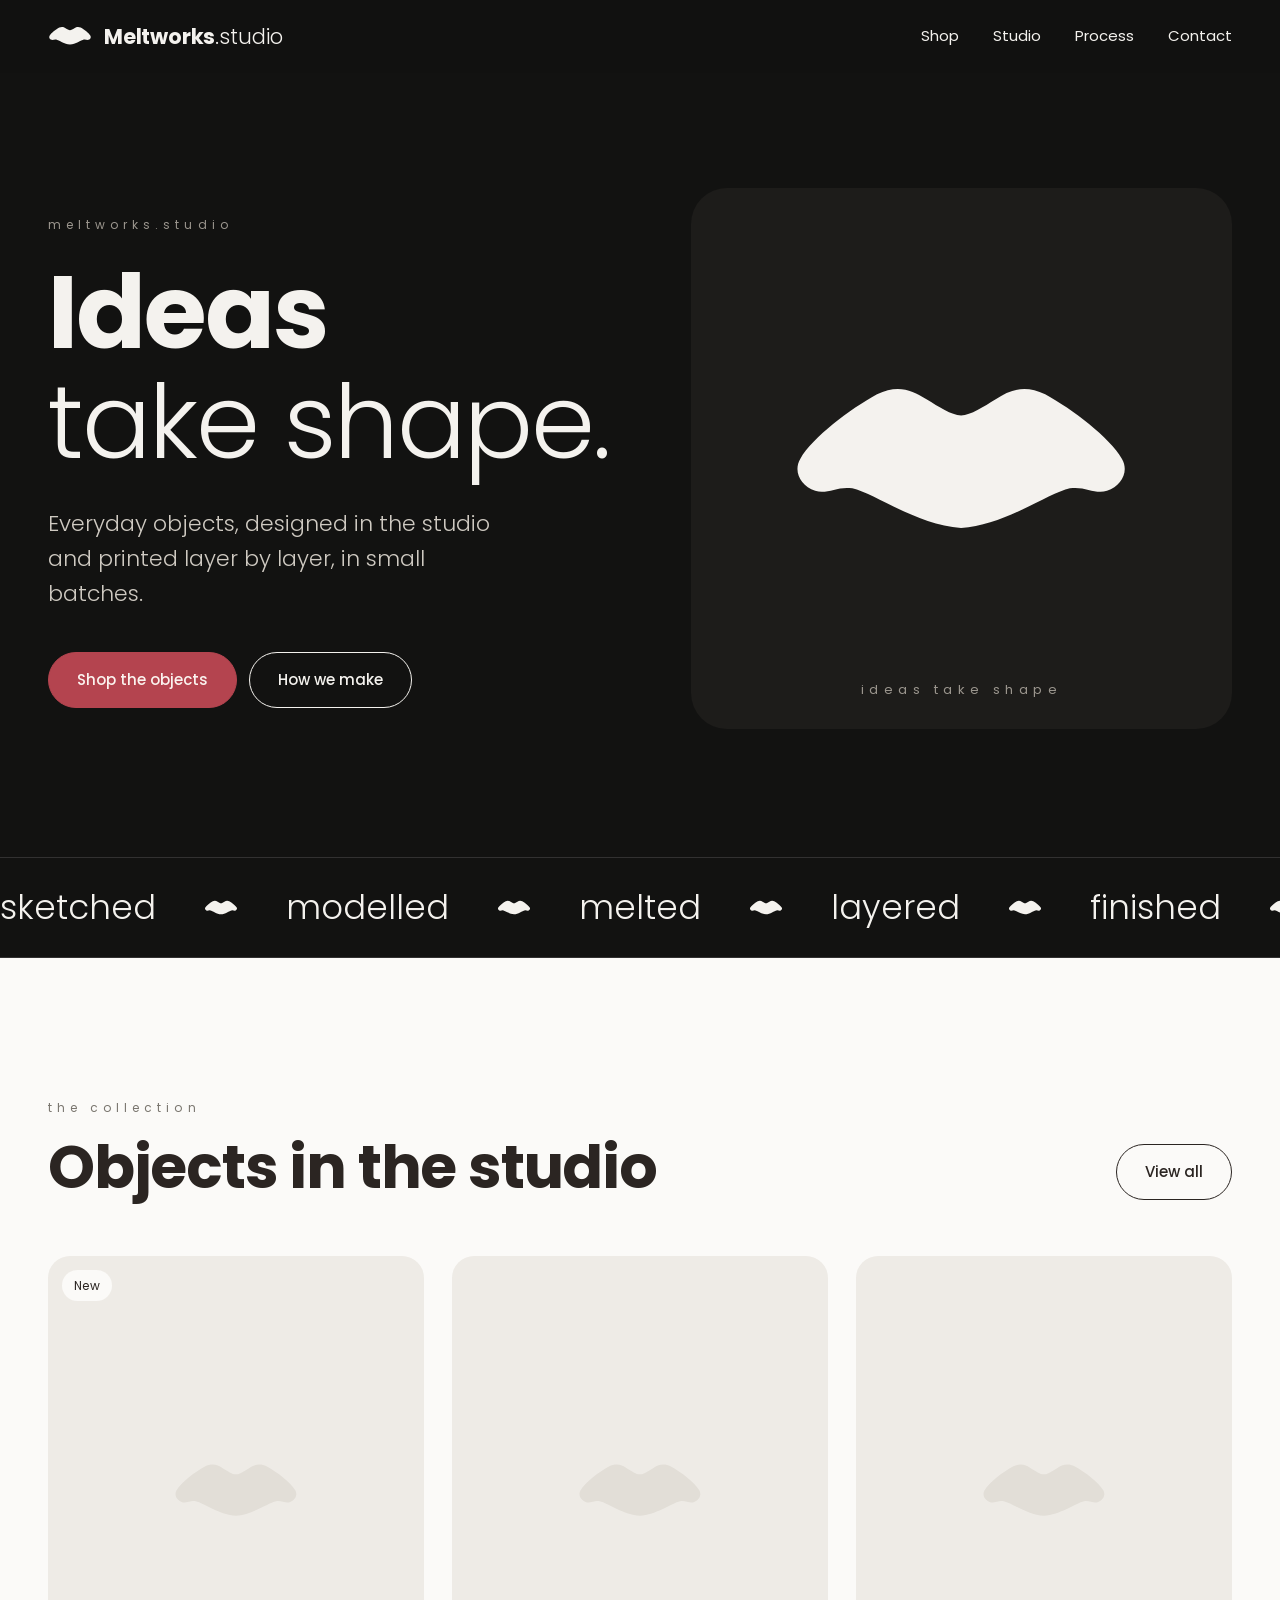
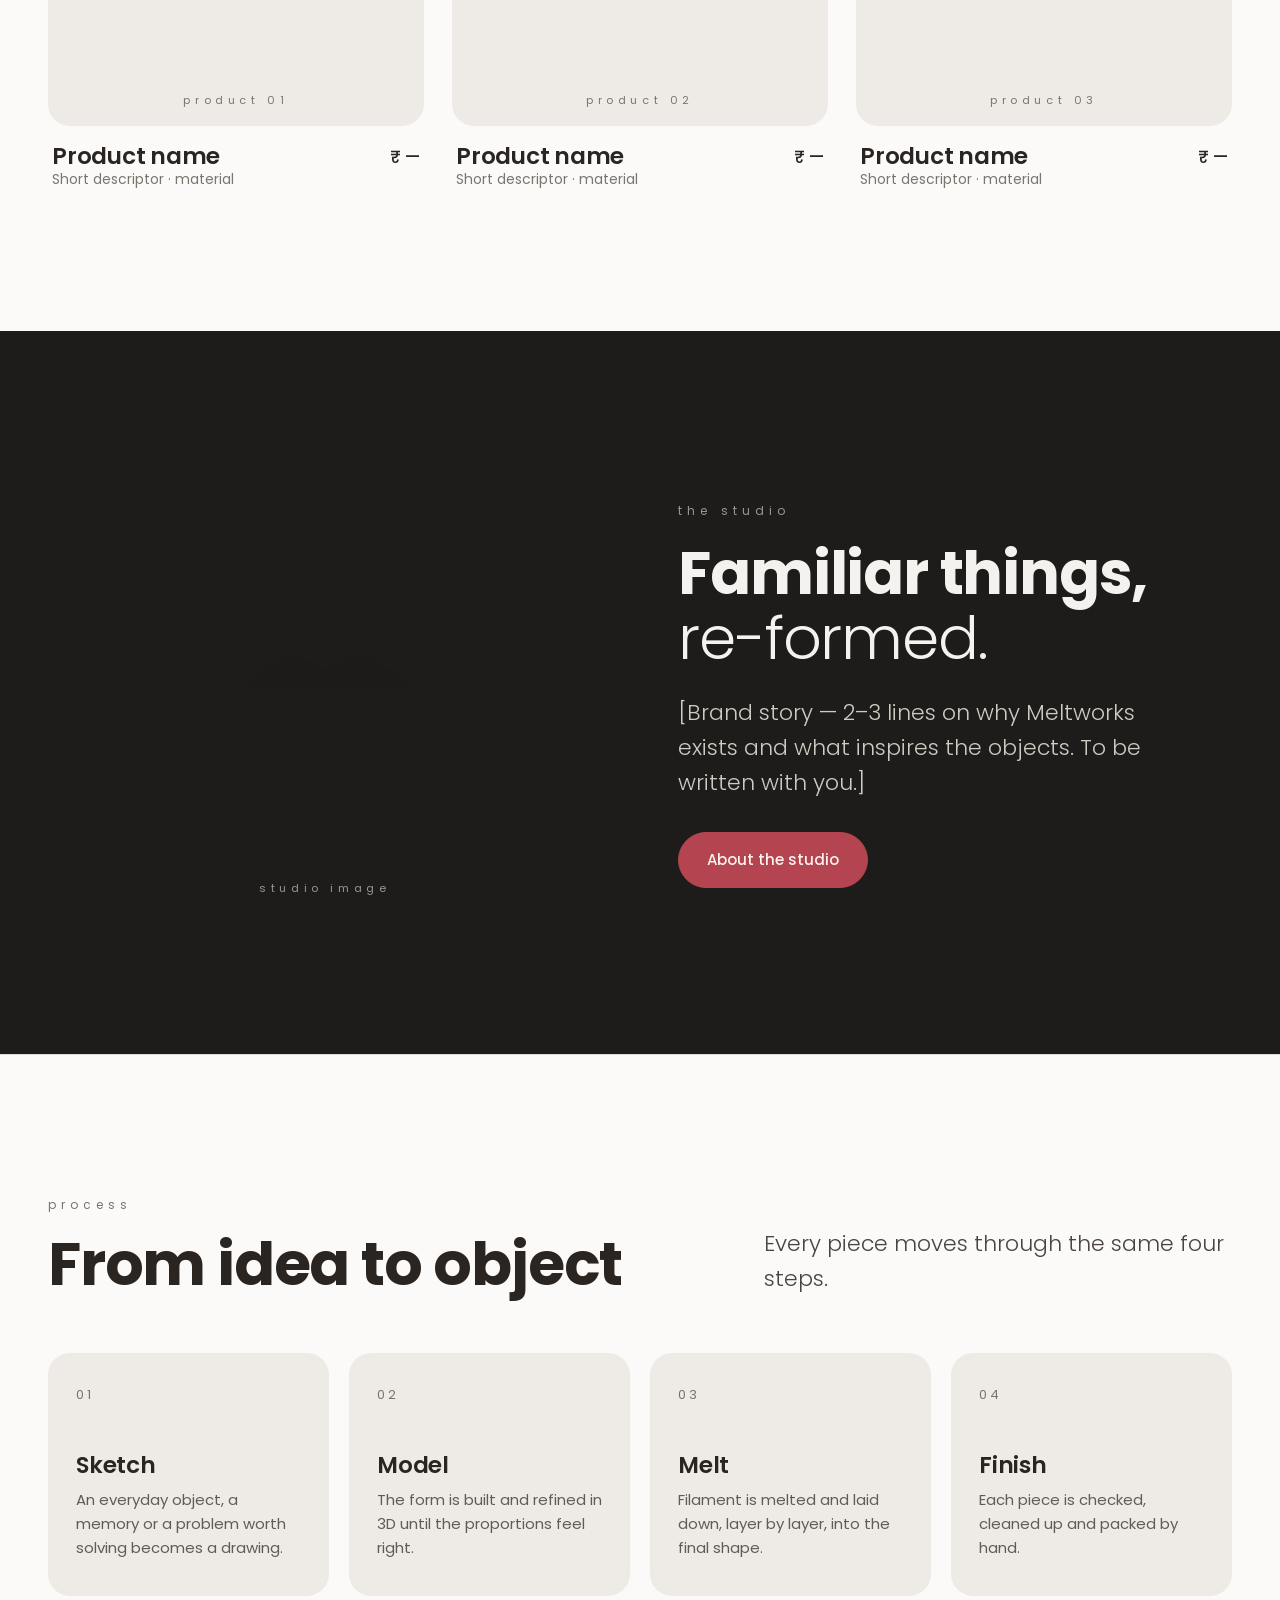
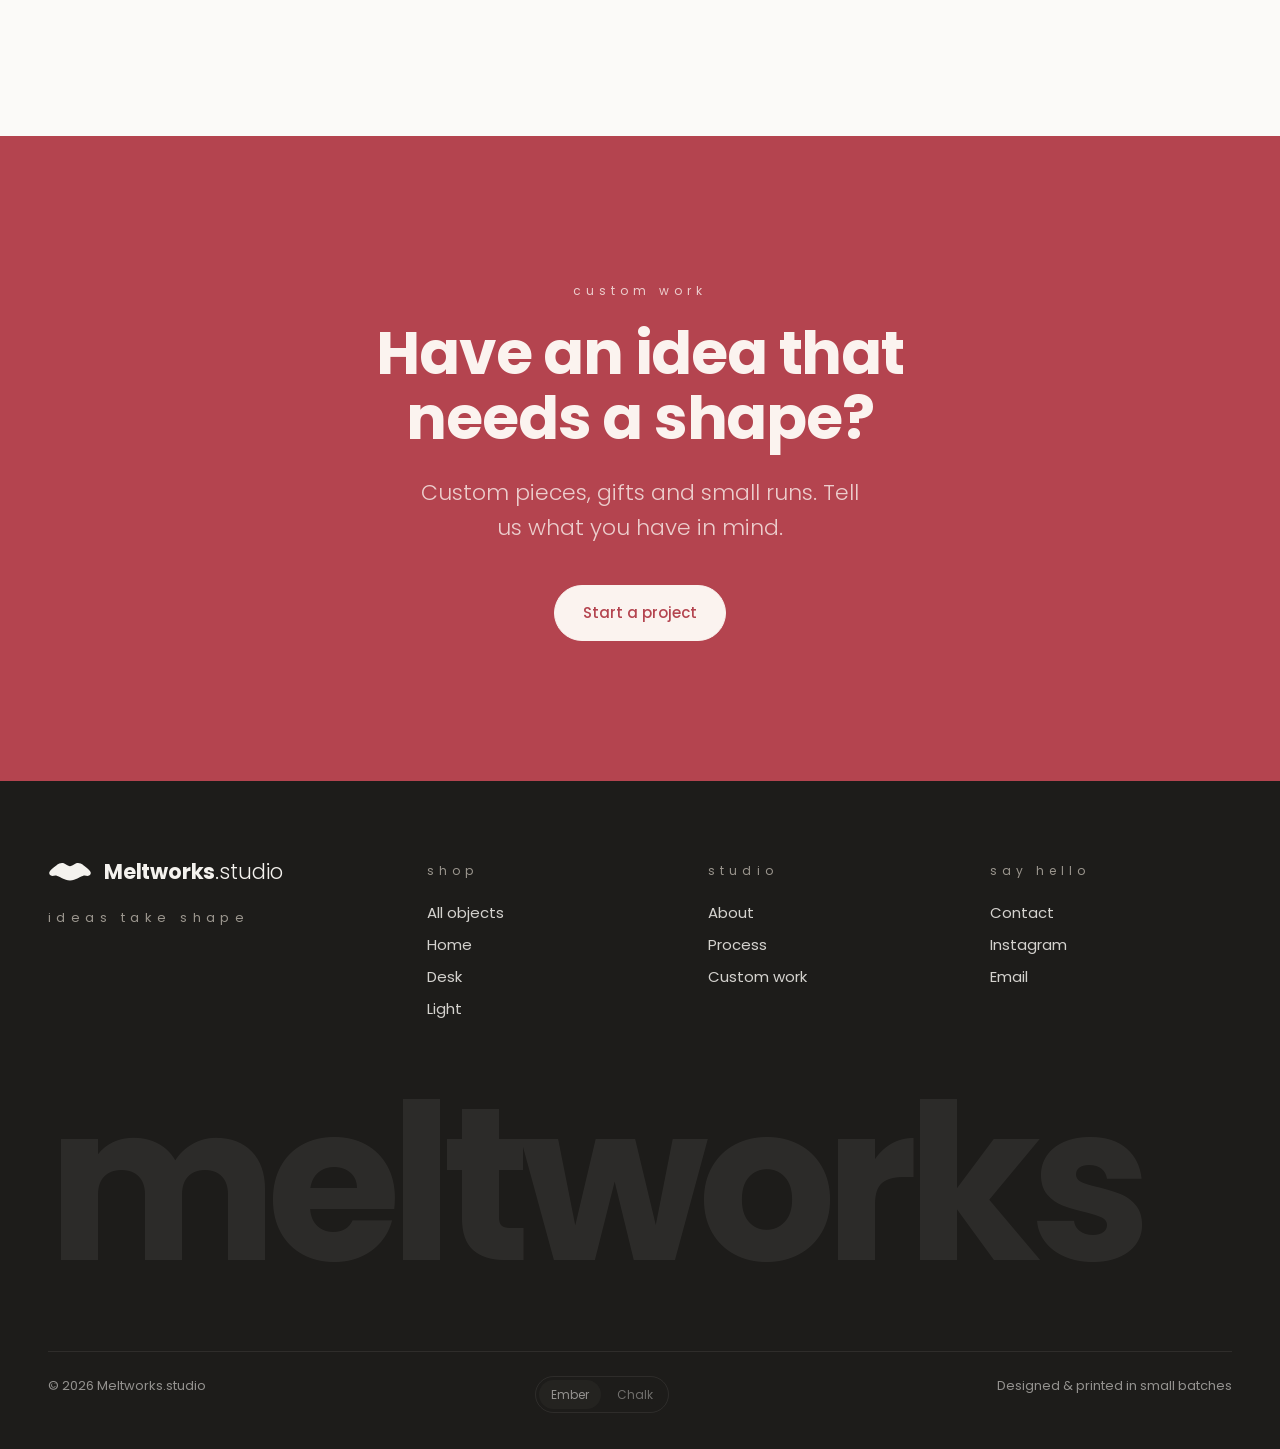
==== index.html @ 754dfe48 "Meltworks.studio site: design system v1 (locked) Static five-page site (home, shop, product, about, " ====
<!doctype html>
<html lang="en">
<head>
<meta charset="utf-8">
<meta name="viewport" content="width=device-width, initial-scale=1">
<script>try{if(localStorage.getItem("mw-theme")==="light")document.documentElement.dataset.theme="light"}catch(e){}</script>
<title>Meltworks.studio</title>
<meta name="description" content="Meltworks.studio — ideas take shape. Small-batch 3D-printed objects for everyday life.">
<link rel="icon" href="assets/favicon.svg" type="image/svg+xml">
<link rel="preconnect" href="https://fonts.googleapis.com">
<link rel="preconnect" href="https://fonts.gstatic.com" crossorigin>
<link href="https://fonts.googleapis.com/css2?family=Poppins:wght@300;400;500;600;700&display=swap" rel="stylesheet">
<link rel="stylesheet" href="css/style.css?v=6">
</head>
<body>
<header class="site-header">
  <div class="container">
    <a class="wordmark" href="index.html" aria-label="Meltworks.studio home"><svg viewBox="0 0 280 124" fill="currentColor" aria-hidden="true"><path d="M10 62 C20 45 50 22 72 10 C88 2 100 6 112 14 C122 20 132 27 140 27 C148 27 158 20 168 14 C180 6 192 2 208 10 C230 22 260 45 270 62 C276 72 270 84 258 88 C248 91 240 84 228 86 C210 90 175 116 140 118 C105 116 70 90 52 86 C40 84 32 91 22 88 C10 84 4 72 10 62 Z"/></svg><span><b>Meltworks</b><span>.studio</span></span></a>
    <button class="nav-toggle" aria-label="Menu" aria-expanded="false"><span></span><span></span></button>
    <nav class="nav"><a href="shop.html">Shop</a><a href="about.html">Studio</a><a href="index.html#process">Process</a><a href="contact.html">Contact</a></nav>
  </div>
</header>
<main>

<section class="hero">
  <div class="container">
    <div class="reveal">
      <span class="eyebrow">meltworks.studio</span>
      <h1 style="margin-top:20px">Ideas<span class="light">take shape.</span></h1>
      <p class="lede">Everyday objects, designed in the studio and printed layer by layer, in small batches.</p>
      <div class="btn-row"><a class="btn" href="shop.html">Shop the objects</a><a class="btn btn--ghost" href="#process">How we make</a></div>
    </div>
    <div class="hero-visual reveal"><div class="blob"><svg viewBox="0 0 280 124" fill="currentColor" aria-hidden="true"><path d="M10 62 C20 45 50 22 72 10 C88 2 100 6 112 14 C122 20 132 27 140 27 C148 27 158 20 168 14 C180 6 192 2 208 10 C230 22 260 45 270 62 C276 72 270 84 258 88 C248 91 240 84 228 86 C210 90 175 116 140 118 C105 116 70 90 52 86 C40 84 32 91 22 88 C10 84 4 72 10 62 Z"/></svg></div><span class="tagline">ideas take shape</span></div>
  </div>
</section>

<div class="marquee" aria-hidden="true"><div class="marquee-track">
  <span>sketched</span><span>modelled</span><span>melted</span><span>layered</span><span>finished</span><span>lived with</span><span>sketched</span><span>modelled</span><span>melted</span><span>layered</span><span>finished</span><span>lived with</span>
</div></div>

<section class="section section--light">
  <div class="container">
    <div class="section-head">
      <div><span class="eyebrow">the collection</span><h2>Objects in the studio</h2></div>
      <a class="btn btn--ghost" href="shop.html">View all</a>
    </div>
    <div class="grid">
      <a class="card reveal" href="product.html" data-cat="">
        <div class="card-media"><span class="tag">New</span><div class="ph"><svg viewBox="0 0 280 124" fill="currentColor" aria-hidden="true"><path d="M10 62 C20 45 50 22 72 10 C88 2 100 6 112 14 C122 20 132 27 140 27 C148 27 158 20 168 14 C180 6 192 2 208 10 C230 22 260 45 270 62 C276 72 270 84 258 88 C248 91 240 84 228 86 C210 90 175 116 140 118 C105 116 70 90 52 86 C40 84 32 91 22 88 C10 84 4 72 10 62 Z"/></svg></div><span class="ph-label">product 01</span></div>
        <div class="card-body"><div><h3>Product name</h3><p>Short descriptor · material</p></div><span class="card-price">₹ —</span></div>
      </a>
      <a class="card reveal" href="product.html" data-cat="">
        <div class="card-media"><div class="ph"><svg viewBox="0 0 280 124" fill="currentColor" aria-hidden="true"><path d="M10 62 C20 45 50 22 72 10 C88 2 100 6 112 14 C122 20 132 27 140 27 C148 27 158 20 168 14 C180 6 192 2 208 10 C230 22 260 45 270 62 C276 72 270 84 258 88 C248 91 240 84 228 86 C210 90 175 116 140 118 C105 116 70 90 52 86 C40 84 32 91 22 88 C10 84 4 72 10 62 Z"/></svg></div><span class="ph-label">product 02</span></div>
        <div class="card-body"><div><h3>Product name</h3><p>Short descriptor · material</p></div><span class="card-price">₹ —</span></div>
      </a>
      <a class="card reveal" href="product.html" data-cat="">
        <div class="card-media"><div class="ph"><svg viewBox="0 0 280 124" fill="currentColor" aria-hidden="true"><path d="M10 62 C20 45 50 22 72 10 C88 2 100 6 112 14 C122 20 132 27 140 27 C148 27 158 20 168 14 C180 6 192 2 208 10 C230 22 260 45 270 62 C276 72 270 84 258 88 C248 91 240 84 228 86 C210 90 175 116 140 118 C105 116 70 90 52 86 C40 84 32 91 22 88 C10 84 4 72 10 62 Z"/></svg></div><span class="ph-label">product 03</span></div>
        <div class="card-body"><div><h3>Product name</h3><p>Short descriptor · material</p></div><span class="card-price">₹ —</span></div>
      </a>
    </div>
  </div>
</section>

<section class="section section--studio">
  <div class="container split">
    <div class="media-box reveal"><div class="ph"><svg viewBox="0 0 280 124" fill="currentColor" aria-hidden="true"><path d="M10 62 C20 45 50 22 72 10 C88 2 100 6 112 14 C122 20 132 27 140 27 C148 27 158 20 168 14 C180 6 192 2 208 10 C230 22 260 45 270 62 C276 72 270 84 258 88 C248 91 240 84 228 86 C210 90 175 116 140 118 C105 116 70 90 52 86 C40 84 32 91 22 88 C10 84 4 72 10 62 Z"/></svg></div><span class="ph-label">studio image</span></div>
    <div class="reveal">
      <span class="eyebrow">the studio</span>
      <h2 style="margin-top:18px">Familiar things, <span class="light">re-formed.</span></h2>
      <p class="lede">[Brand story — 2–3 lines on why Meltworks exists and what inspires the objects. To be written with you.]</p>
      <div class="btn-row" style="margin-top:32px"><a class="btn" href="about.html">About the studio</a></div>
    </div>
  </div>
</section>

<section class="section section--ink section--light" id="process">
  <div class="container">
    <div class="section-head">
      <div><span class="eyebrow">process</span><h2>From idea to object</h2></div>
      <p class="lede">Every piece moves through the same four steps.</p>
    </div>
    <div class="steps">
      <div class="step reveal"><h3>Sketch</h3><p>An everyday object, a memory or a problem worth solving becomes a drawing.</p></div>
      <div class="step reveal"><h3>Model</h3><p>The form is built and refined in 3D until the proportions feel right.</p></div>
      <div class="step reveal"><h3>Melt</h3><p>Filament is melted and laid down, layer by layer, into the final shape.</p></div>
      <div class="step reveal"><h3>Finish</h3><p>Each piece is checked, cleaned up and packed by hand.</p></div>
    </div>
  </div>
</section>

<section class="section cta">
  <div class="container reveal">
    <span class="eyebrow">custom work</span>
    <h2 style="margin-top:18px">Have an idea that needs a shape?</h2>
    <p class="lede">Custom pieces, gifts and small runs. Tell us what you have in mind.</p>
    <div class="btn-row"><a class="btn" href="contact.html">Start a project</a></div>
  </div>
</section>
</main>
<footer class="site-footer">
  <div class="container">
    <div class="footer-top">
      <div>
        <a class="wordmark" href="index.html"><svg viewBox="0 0 280 124" fill="currentColor" aria-hidden="true"><path d="M10 62 C20 45 50 22 72 10 C88 2 100 6 112 14 C122 20 132 27 140 27 C148 27 158 20 168 14 C180 6 192 2 208 10 C230 22 260 45 270 62 C276 72 270 84 258 88 C248 91 240 84 228 86 C210 90 175 116 140 118 C105 116 70 90 52 86 C40 84 32 91 22 88 C10 84 4 72 10 62 Z"/></svg><span><b>Meltworks</b><span>.studio</span></span></a>
        <p class="tagline">ideas take shape</p>
      </div>
      <div class="footer-col"><h4>shop</h4><a href="shop.html">All objects</a><a href="shop.html">Home</a><a href="shop.html">Desk</a><a href="shop.html">Light</a></div>
      <div class="footer-col"><h4>studio</h4><a href="about.html">About</a><a href="index.html#process">Process</a><a href="contact.html">Custom work</a></div>
      <div class="footer-col"><h4>say hello</h4><a href="contact.html">Contact</a><a href="#" aria-label="Instagram (link to add)">Instagram</a><a href="#">Email</a></div>
    </div>
    <div class="footer-word" aria-hidden="true">meltworks</div>
    <div class="footer-bottom"><span>© <span data-year>2026</span> Meltworks.studio</span><span class="theme-switch" role="group" aria-label="Colour theme"><button type="button" data-theme-set="dark">Ember</button><button type="button" data-theme-set="light">Chalk</button></span><span>Designed &amp; printed in small batches</span></div>
  </div>
</footer>
<script src="js/main.js?v=4"></script>
</body>
</html>
---- css/style.css ----
/* ==========================================================
   Meltworks.studio — "ideas take shape"
   Brand tokens derived from the logo lockup + product renders.
   Default theme "Ember": near-black + charcoal, cream type,
   cherry reserved for CTAs. Locked ratio (home page, by area):
   ~80% dark grounds · ~15% cherry · ~5% cream type/marks.
   Optional "Chalk" light theme: <html data-theme="light">.
   ========================================================== */

:root {
  color-scheme: dark;
  /* Colour — Ember (default) */
  --logo: #f4f2ee;           /* mark + wordmark in cream */
  --ink: #f4f2ee;            /* cream type */
  --ink-soft: #cfcac2;
  --accent: #b4444f;         /* cherry — CTAs only */
  --accent-deep: #8f3440;
  --accent-soft: #2a1a1c;
  --on-accent: #fbf3ef;
  --muted: #9a958d;
  --paper: #121211;          /* near-black page */
  --studio: #1d1c1a;         /* charcoal panels, cards, footer */
  --studio-deep: #2a2926;
  --line: rgba(244, 242, 238, 0.14);
  --on-ink: #111111;

  /* Type */
  --font: "Poppins", system-ui, -apple-system, "Segoe UI", sans-serif;
  --track-wide: 0.42em;      /* tagline tracking, as on the lockup */

  /* Shape — everything is a little "melted" */
  --r-sm: 12px;
  --r-md: 22px;
  --r-lg: 36px;
  --r-pill: 999px;

  /* Layout */
  --max: 1240px;
  --gutter: clamp(16px, 4vw, 48px);
  --section: clamp(72px, 11vw, 140px);

  --ease: cubic-bezier(.22, .8, .24, 1);
}

/* Optional light theme — "Chalk" */
:root[data-theme="light"] {
  color-scheme: light;
  --logo: #111111;
  --ink: #2b2522;
  --ink-soft: #4a433f;
  --accent: #7b1e2b;
  --accent-deep: #5c1620;
  --accent-soft: #efe2df;
  --on-accent: #f8efea;
  --muted: #7a766f;
  --paper: #f4f2ee;
  --studio: #e4e1dc;
  --studio-deep: #d6d2cb;
  --line: rgba(17, 17, 17, 0.12);
  --on-ink: #f4f2ee;
}

/* Light sections inside Ember — warm white grounds for products & reading.
   Tokens are re-scoped, so every component inside adapts automatically. */
.section--light {
  --paper: #fbfaf8;          /* warm white */
  --studio: #eeebe6;         /* light render-backdrop grey for cards */
  --studio-deep: #e1ddd6;
  --ink: #2b2522;
  --ink-soft: #4a433f;
  --muted: #7a766f;
  --line: rgba(17, 17, 17, 0.12);
  --logo: #111111;
  background: var(--paper);
  color: var(--ink);
}
.section--light .ph { color: var(--studio-deep); }
.wrap-light { padding-block: clamp(48px, 6vw, 72px) var(--section); }

/* Theme switch (footer) */
.theme-switch { display: inline-flex; gap: 4px; padding: 3px; border-radius: var(--r-pill); border: 1px solid var(--line); }
.theme-switch button { border: 0; background: none; padding: 5px 12px; border-radius: var(--r-pill); font-size: 12px; cursor: pointer; color: inherit; opacity: .7; }
.theme-switch button[aria-pressed="true"] { background: var(--studio-deep); opacity: 1; }

*, *::before, *::after { box-sizing: border-box; }
html { scroll-behavior: smooth; -webkit-text-size-adjust: 100%; }
body {
  margin: 0;
  background: var(--paper);
  color: var(--ink);
  font-family: var(--font);
  font-weight: 400;
  font-size: 17px;
  line-height: 1.6;
  -webkit-font-smoothing: antialiased;
  overflow-x: hidden;
}
img, svg { display: block; max-width: 100%; }
a { color: inherit; text-decoration: none; }
button, input, textarea, select { font: inherit; color: inherit; }
:focus-visible { outline: 2px solid var(--ink); outline-offset: 3px; border-radius: 6px; }

.container { width: min(100% - 2 * var(--gutter), var(--max)); margin-inline: auto; }
.section { padding-block: var(--section); }
.section--studio { background: var(--studio); }
.section--ink { background: var(--paper); color: var(--ink); border-top: 1px solid var(--line); }

/* ---------- Type ---------- */
h1, h2, h3 { margin: 0; line-height: 1.08; letter-spacing: -0.02em; font-weight: 700; }
h1 { font-size: clamp(44px, 8vw, 104px); }
h2 { font-size: clamp(32px, 5vw, 60px); }
h3 { font-size: clamp(19px, 2vw, 23px); font-weight: 600; letter-spacing: -0.01em; }
p { margin: 0; }
.light { font-weight: 300; }
.lede { font-size: clamp(18px, 2vw, 22px); font-weight: 300; color: var(--ink-soft); max-width: 36ch; }
.eyebrow {
  font-size: 12px; font-weight: 400; text-transform: lowercase;
  letter-spacing: var(--track-wide); color: var(--muted);
}
.tagline { font-size: 13px; letter-spacing: var(--track-wide); font-weight: 400; text-transform: lowercase; }

/* ---------- Wordmark ---------- */
.wordmark { display: inline-flex; align-items: center; gap: 12px; font-size: 21px; line-height: 1; }
.wordmark svg { width: 44px; height: auto; color: var(--logo); transition: transform .6s var(--ease); }
.wordmark:hover svg { transform: scaleX(1.08) scaleY(.9); }
.wordmark b { font-weight: 700; letter-spacing: -0.01em; }
.wordmark span { font-weight: 300; }

/* ---------- Header ---------- */
.site-header {
  position: sticky; top: 0; z-index: 50;
  background: color-mix(in srgb, var(--paper) 86%, transparent);
  backdrop-filter: blur(14px); -webkit-backdrop-filter: blur(14px);
  border-bottom: 1px solid transparent;
  transition: border-color .3s;
}
.site-header.is-scrolled { border-bottom-color: var(--line); }
.site-header .container { display: flex; align-items: center; justify-content: space-between; height: 72px; }
.nav { display: flex; align-items: center; gap: 34px; }
.nav a { font-size: 15px; position: relative; }
.nav a::after {
  content: ""; position: absolute; left: 0; right: 0; bottom: -6px; height: 2px;
  background: currentColor; border-radius: 2px; transform: scaleX(0); transition: transform .35s var(--ease);
}
.nav a:hover::after, .nav a[aria-current="page"]::after { transform: scaleX(1); }
.nav-toggle { display: none; background: none; border: 0; padding: 8px; cursor: pointer; }
.nav-toggle span { display: block; width: 24px; height: 2px; background: var(--ink); border-radius: 2px; margin: 5px 0; transition: transform .3s; }

@media (max-width: 760px) {
  .nav-toggle { display: block; }
  .nav {
    position: fixed; inset: 72px 0 auto 0; flex-direction: column; align-items: flex-start; gap: 0;
    background: var(--paper); border-bottom: 1px solid var(--line);
    padding: 8px var(--gutter) 24px; transform: translateY(-120%); transition: transform .45s var(--ease);
  }
  .nav a { font-size: 24px; padding: 12px 0; width: 100%; }
  .nav a::after { display: none; }
  .nav.is-open { transform: translateY(0); }
}

/* ---------- Buttons ---------- */
.btn {
  display: inline-flex; align-items: center; gap: 10px;
  padding: 15px 28px; border-radius: var(--r-pill);
  background: var(--accent); color: var(--on-accent); border: 1px solid var(--accent);
  font-size: 15px; font-weight: 500; cursor: pointer;
  transition: transform .35s var(--ease), border-radius .5s var(--ease), background .3s, color .3s;
}
.btn:hover { background: var(--accent-deep); border-color: var(--accent-deep); transform: translateY(-2px); border-radius: 18px 32px 18px 32px; }
.btn--ghost { background: transparent; color: var(--ink); border-color: var(--ink); }
.btn--ghost:hover { background: var(--studio); border-color: var(--ink); color: var(--ink); }
.btn-row { display: flex; flex-wrap: wrap; gap: 12px; }

/* ---------- Hero ---------- */
.hero { padding-block: clamp(56px, 9vw, 120px) clamp(72px, 10vw, 130px); }
.hero .container { display: grid; gap: 48px; grid-template-columns: 1.1fr 1fr; align-items: center; }
.hero h1 .light { display: block; }
.hero .lede { margin-top: 28px; }
.hero .btn-row { margin-top: 40px; }
.hero-visual {
  aspect-ratio: 1; border-radius: var(--r-lg); background: var(--studio);
  display: grid; place-items: center; position: relative; overflow: hidden;
}
.hero-visual .blob { width: 64%; color: var(--logo); animation: melt 9s var(--ease) infinite; }
.hero-visual .tagline { position: absolute; bottom: 28px; color: var(--muted); }
@keyframes melt {
  0%, 100% { transform: scale(1, 1) translateY(0); }
  45% { transform: scale(1.06, .9) translateY(6%); }
  70% { transform: scale(.97, 1.04) translateY(-2%); }
}
@media (max-width: 900px) { .hero .container { grid-template-columns: 1fr; } }

/* ---------- Section heads ---------- */
.section-head { display: flex; justify-content: space-between; align-items: end; gap: 24px; flex-wrap: wrap; margin-bottom: 56px; }
.section-head .eyebrow { margin-bottom: 18px; display: block; }

/* ---------- Product cards ---------- */
.grid { display: grid; gap: clamp(16px, 2.4vw, 28px); grid-template-columns: repeat(3, 1fr); }
@media (max-width: 960px) { .grid { grid-template-columns: repeat(2, 1fr); } }
@media (max-width: 560px) { .grid { grid-template-columns: 1fr; } }

.card { display: block; }
.card-media {
  aspect-ratio: 4 / 5; border-radius: var(--r-md); background: var(--studio);
  overflow: hidden; position: relative; display: grid; place-items: center;
  transition: border-radius .6s var(--ease);
}
.section--studio .card-media { background: var(--paper); }
.card-media img { width: 100%; height: 100%; object-fit: cover; transition: transform .8s var(--ease); }
.card:hover .card-media { border-radius: var(--r-lg) var(--r-sm) var(--r-lg) var(--r-sm); }
.card:hover .card-media img { transform: scale(1.04); }
.card-body { display: flex; justify-content: space-between; gap: 12px; padding: 18px 4px 0; }
.card-body p { color: var(--muted); font-size: 14px; }
.card-price { font-weight: 500; white-space: nowrap; }
.tag {
  position: absolute; top: 14px; left: 14px; padding: 6px 12px; border-radius: var(--r-pill);
  background: var(--paper); font-size: 12px; letter-spacing: .04em;
}

/* Placeholder art until real renders land */
.ph { width: 34%; color: var(--studio-deep); opacity: .9; }
.section--studio .ph { color: var(--studio); }
.ph-label {
  position: absolute; bottom: 16px; left: 0; right: 0; text-align: center;
  font-size: 11px; letter-spacing: var(--track-wide); color: var(--muted); text-transform: lowercase;
}

/* ---------- Process ---------- */
.steps { display: grid; grid-template-columns: repeat(4, 1fr); gap: 20px; counter-reset: step; }
@media (max-width: 900px) { .steps { grid-template-columns: repeat(2, 1fr); } }
@media (max-width: 520px) { .steps { grid-template-columns: 1fr; } }
.step { padding: 32px 28px 36px; border-radius: var(--r-md); background: var(--studio); }
.step::before {
  counter-increment: step; content: "0" counter(step);
  display: block; font-size: 13px; letter-spacing: .2em; margin-bottom: 48px; opacity: .6;
}
.step h3 { margin-bottom: 10px; }
.step p { font-size: 15px; opacity: .72; }

/* ---------- Split / story ---------- */
.split { display: grid; grid-template-columns: minmax(0, 1fr) minmax(0, 1fr); gap: clamp(32px, 6vw, 96px); align-items: center; }
@media (max-width: 860px) { .split { grid-template-columns: minmax(0, 1fr); } }
.split .lede { margin-top: 24px; }
.media-box { aspect-ratio: 5 / 4; border-radius: var(--r-lg); background: var(--studio); display: grid; place-items: center; position: relative; overflow: hidden; }
.media-box img { width: 100%; height: 100%; object-fit: cover; }

.values { display: grid; grid-template-columns: repeat(3, 1fr); gap: 32px; margin-top: 64px; }
@media (max-width: 760px) { .values { grid-template-columns: 1fr; } }
.values h3 { margin-bottom: 8px; }
.values p { color: var(--muted); font-size: 15px; }

/* ---------- Marquee ---------- */
.marquee { overflow: hidden; border-block: 1px solid var(--line); padding-block: 22px; }
.marquee-track { display: flex; gap: 48px; width: max-content; animation: scroll 38s linear infinite; }
.marquee-track span { font-size: clamp(22px, 3vw, 34px); font-weight: 300; white-space: nowrap; display: inline-flex; align-items: center; gap: 48px; }
.marquee-track span::after { content: ""; width: 34px; height: 15px; background: var(--logo); -webkit-mask: url(../assets/logo-mark.svg) center / contain no-repeat; mask: url(../assets/logo-mark.svg) center / contain no-repeat; }
@keyframes scroll { to { transform: translateX(-50%); } }

/* ---------- CTA ---------- */
.cta { text-align: center; }
/* The one colour pop: closing CTA band */
.section.cta { background: var(--accent); color: var(--on-accent); padding-block: var(--cta-pad, var(--section)); }
/* Compact band: one row, for shorter pages, so cherry stays ~15% */
.section.cta--compact { text-align: left; }
.section.cta--compact .container { display: flex; align-items: center; justify-content: space-between; gap: 24px 48px; flex-wrap: wrap; }
.section.cta--compact h2 { max-width: none; margin-inline: 0; font-size: clamp(28px, 3.6vw, 44px); }
.section.cta--compact .lede { margin: 10px 0 0; max-width: 46ch; }
.section.cta--compact .btn-row { justify-content: flex-start; }
.section.cta .eyebrow, .section.cta .lede { color: color-mix(in srgb, var(--on-accent) 78%, transparent); }
.section.cta .btn { background: var(--on-accent); color: var(--accent); border-color: var(--on-accent); }
.section.cta .btn:hover { background: var(--paper); border-color: var(--paper); }
.cta h2 { max-width: 16ch; margin-inline: auto; }
.cta .lede { margin: 24px auto 40px; }
.cta .btn-row { justify-content: center; }

/* ---------- Page head ---------- */
.page-head { padding-block: clamp(56px, 8vw, 110px) clamp(32px, 5vw, 60px); }
.page-head .eyebrow { display: block; margin-bottom: 20px; }
.page-head .lede { margin-top: 22px; }

/* ---------- Filters ---------- */
.filters { display: flex; flex-wrap: wrap; gap: 10px; margin-bottom: 40px; }
.chip {
  padding: 9px 18px; border-radius: var(--r-pill); border: 1px solid var(--line);
  background: transparent; cursor: pointer; font-size: 14px; transition: background .25s, color .25s, border-color .25s;
}
.chip:hover { border-color: var(--ink); }
.chip.is-active { background: var(--studio); color: var(--ink); border-color: var(--ink); }

/* ---------- Product detail ---------- */
.pdp { display: grid; grid-template-columns: minmax(0, 1.15fr) minmax(0, 1fr); gap: clamp(32px, 5vw, 80px); padding-block: 40px var(--section); }
@media (max-width: 900px) { .pdp { grid-template-columns: minmax(0, 1fr); } }
.gallery { display: grid; gap: 14px; }
.gallery-main { aspect-ratio: 4 / 5; border-radius: var(--r-lg); background: var(--studio); display: grid; place-items: center; position: relative; overflow: hidden; }
.gallery-thumbs { display: grid; grid-template-columns: repeat(4, 1fr); gap: 14px; }
.gallery-thumbs div { aspect-ratio: 1; border-radius: var(--r-sm); background: var(--studio); }
.pdp-info { position: sticky; top: 110px; align-self: start; }
.pdp-info h1 { font-size: clamp(36px, 5vw, 58px); margin: 16px 0 10px; }
.pdp-price { font-size: 22px; font-weight: 500; }
.pdp-info .lede { margin: 24px 0 32px; }
.option-label { font-size: 13px; color: var(--muted); margin-bottom: 10px; display: block; }
.swatches { display: flex; gap: 10px; margin-bottom: 32px; }
.swatch { width: 36px; height: 36px; border-radius: 50%; border: 1px solid var(--line); cursor: pointer; padding: 0; }
.swatch.is-active { outline: 2px solid var(--ink); outline-offset: 3px; }
.specs { margin-top: 40px; border-top: 1px solid var(--line); }
.specs details { border-bottom: 1px solid var(--line); padding: 18px 0; }
.specs summary { cursor: pointer; font-weight: 500; list-style: none; display: flex; justify-content: space-between; }
.specs summary::after { content: "+"; font-weight: 300; font-size: 22px; line-height: 1; }
.specs details[open] summary::after { content: "–"; }
.specs details p { margin-top: 12px; color: var(--muted); font-size: 15px; }

/* ---------- Forms ---------- */
.form { display: grid; gap: 18px; }
.form-row { display: grid; grid-template-columns: 1fr 1fr; gap: 18px; }
@media (max-width: 600px) { .form-row { grid-template-columns: 1fr; } }
.field label { display: block; font-size: 13px; color: var(--muted); margin-bottom: 8px; }
.field input, .field textarea, .field select {
  width: 100%; padding: 15px 18px; border-radius: var(--r-sm); border: 1px solid var(--line);
  background: var(--paper); transition: border-color .25s;
}
.field input:focus, .field textarea:focus, .field select:focus { outline: none; border-color: var(--ink); }
.field textarea { min-height: 150px; resize: vertical; }
.contact-list { display: grid; gap: 28px; margin-top: 40px; }
.contact-list .eyebrow { display: block; margin-bottom: 6px; }
.contact-list a { font-size: 19px; }

/* ---------- Footer ---------- */
.site-footer { background: var(--studio); color: var(--ink); padding-block: 80px 36px; }
.footer-col a:hover { text-decoration: underline; text-underline-offset: 4px; }
.footer-top { display: grid; grid-template-columns: 1.4fr repeat(3, 1fr); gap: 40px; }
@media (max-width: 860px) { .footer-top { grid-template-columns: 1fr 1fr; } }
.footer-top .tagline { margin-top: 18px; color: var(--muted); }
.footer-col h4 { margin: 0 0 16px; font-size: 12px; font-weight: 400; letter-spacing: var(--track-wide); text-transform: lowercase; color: var(--muted); }
.footer-col a { display: block; padding: 4px 0; opacity: .85; font-size: 15px; }
.footer-col a:hover { opacity: 1; }
.footer-bottom {
  display: flex; justify-content: space-between; flex-wrap: wrap; gap: 12px;
  margin-top: 80px; padding-top: 24px; border-top: 1px solid var(--line);
  font-size: 13px; opacity: .55;
}
.footer-word { font-size: clamp(64px, 17vw, 240px); font-weight: 700; letter-spacing: -0.05em; line-height: .8; margin-top: 72px; color: var(--ink); opacity: .07; user-select: none; white-space: nowrap; }

/* ---------- Reveal on scroll ---------- */
.reveal { opacity: 0; transform: translateY(24px); transition: opacity .9s var(--ease), transform .9s var(--ease); }
.reveal.is-in { opacity: 1; transform: none; }

@media (prefers-reduced-motion: reduce) {
  *, *::before, *::after { animation: none !important; transition: none !important; }
  .reveal { opacity: 1; transform: none; }
}
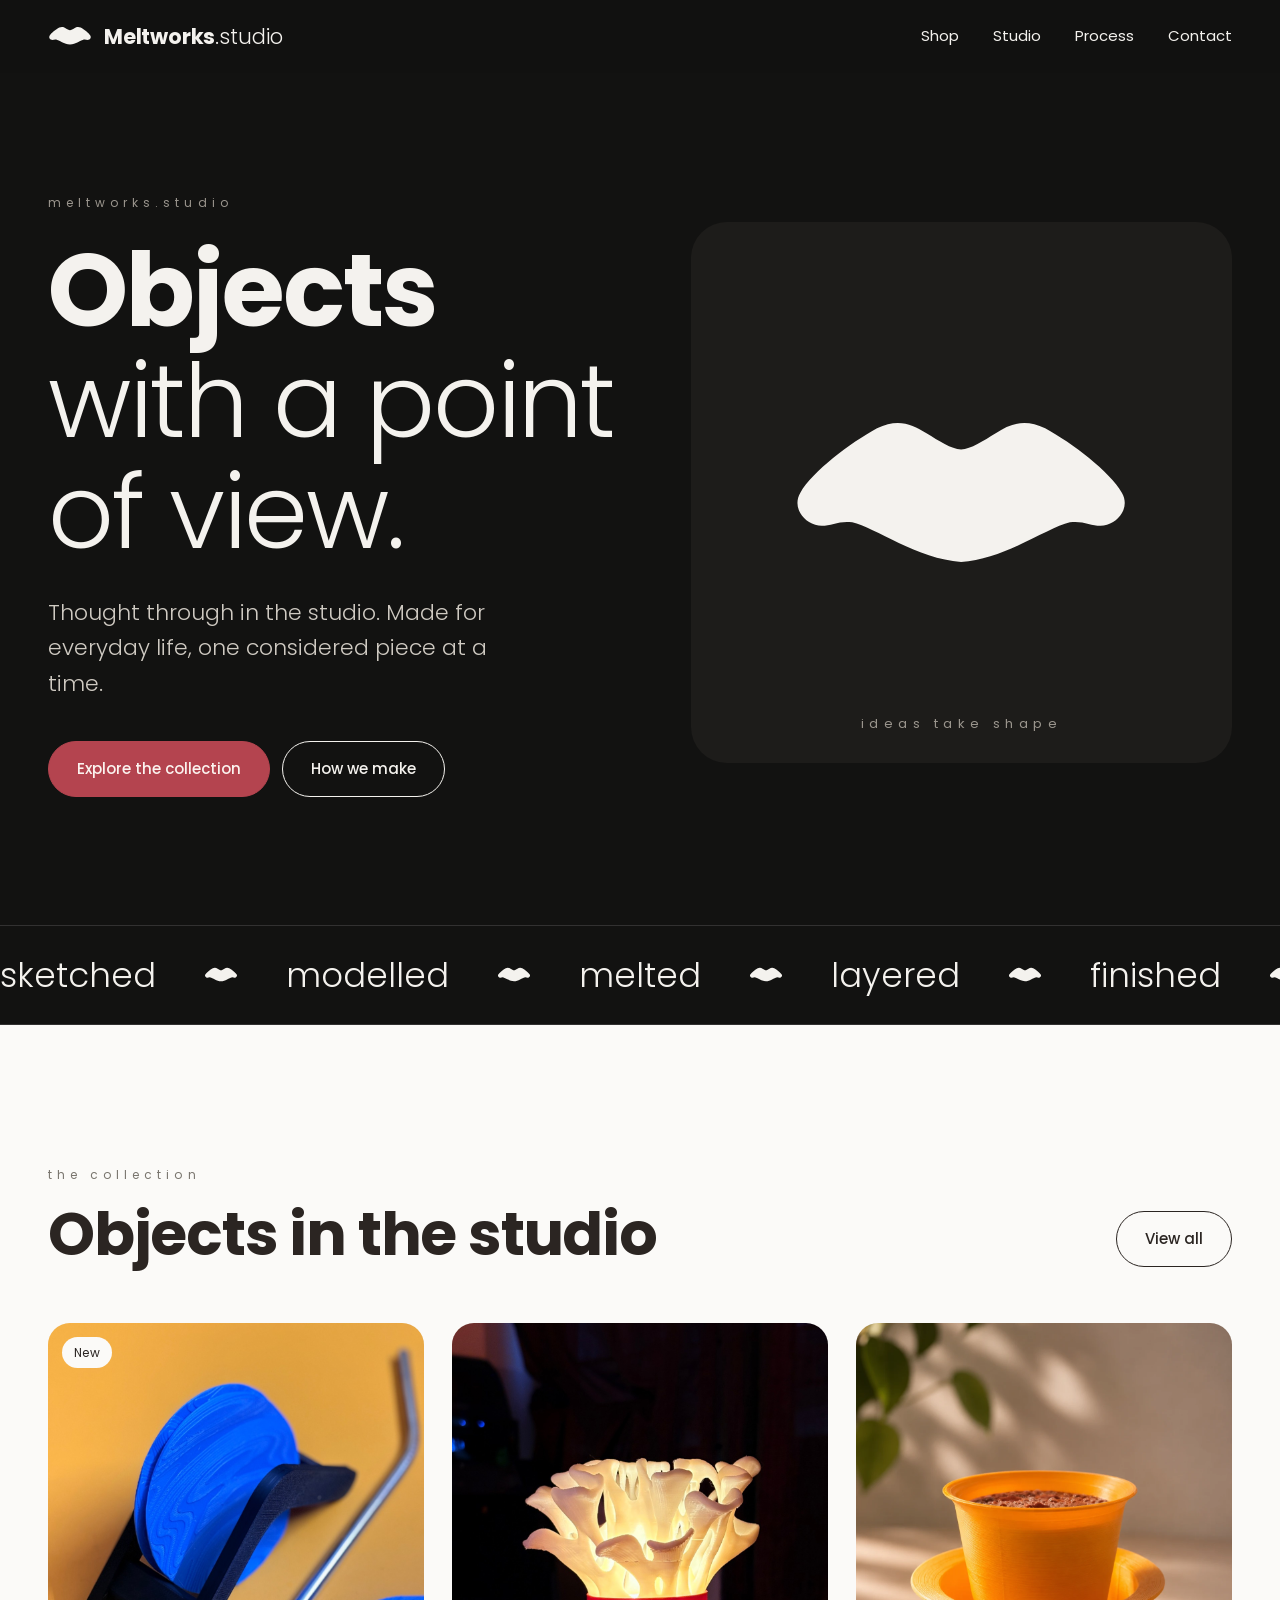
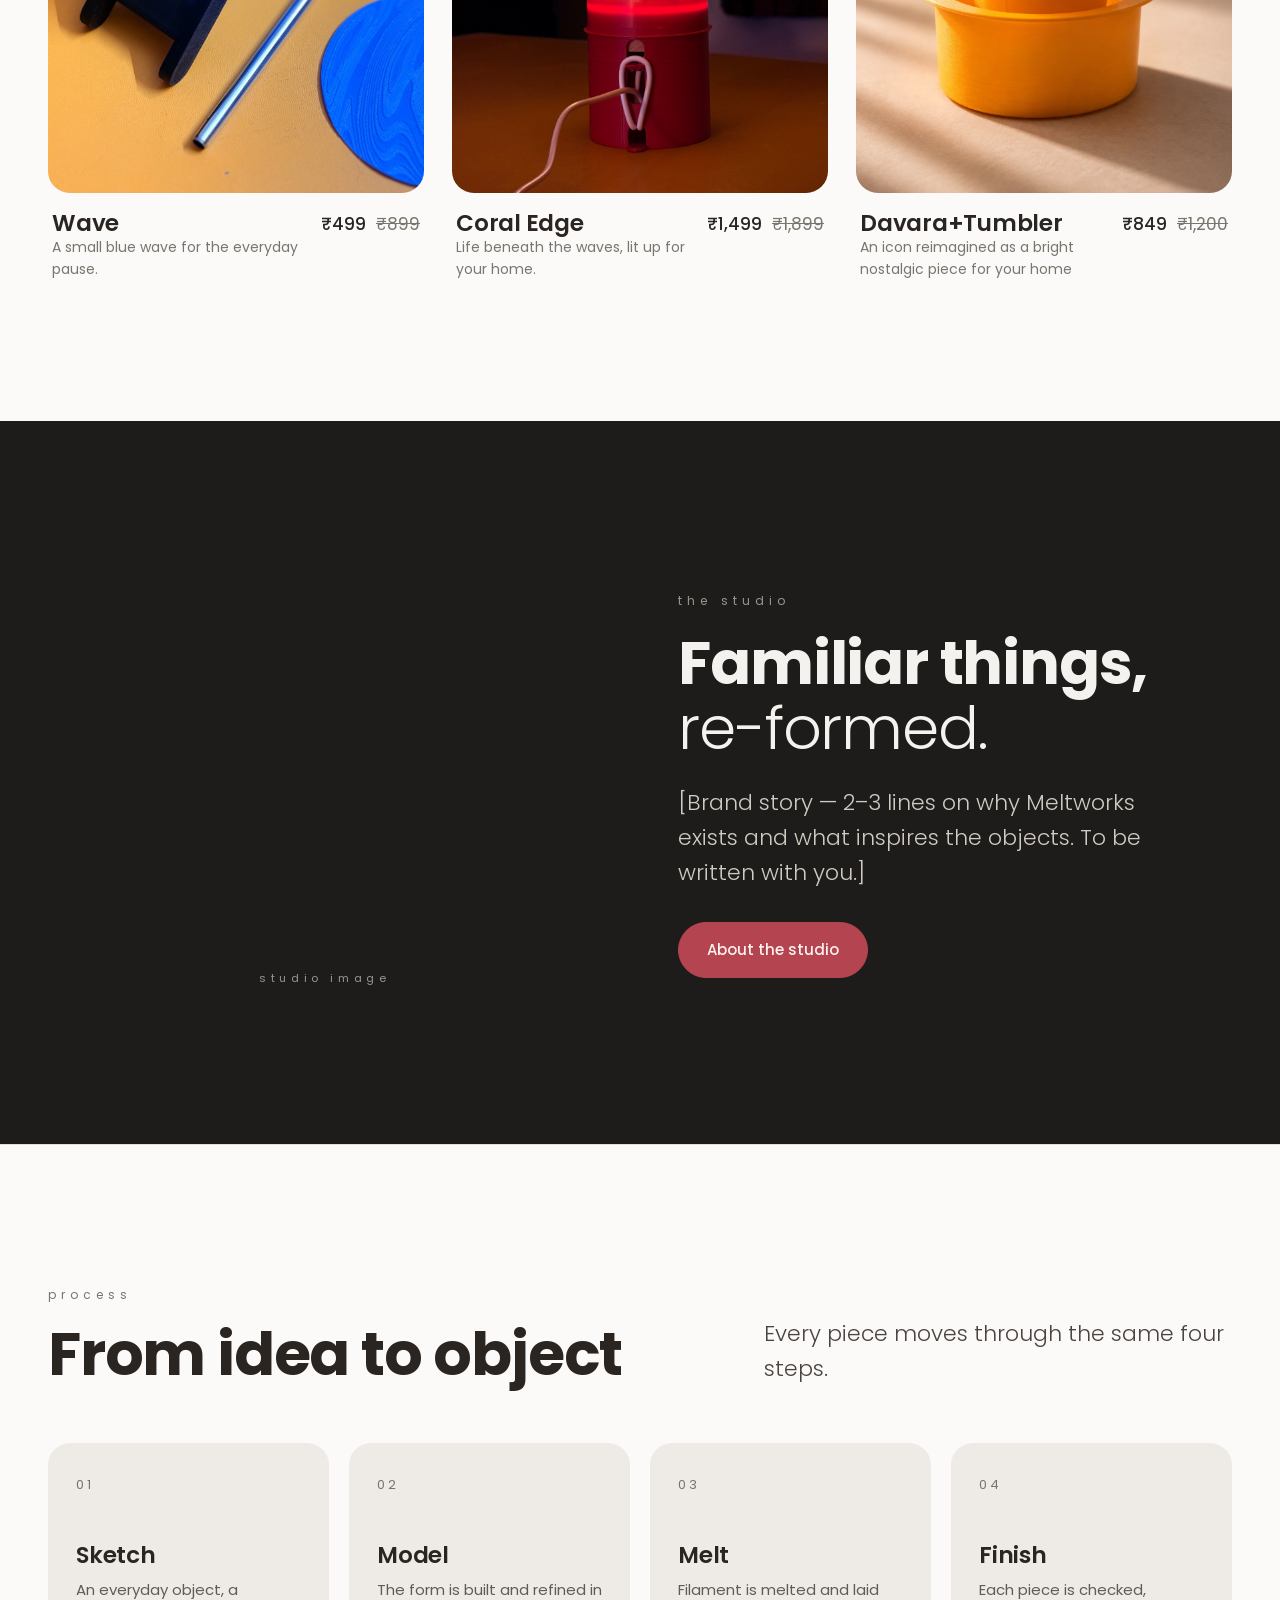
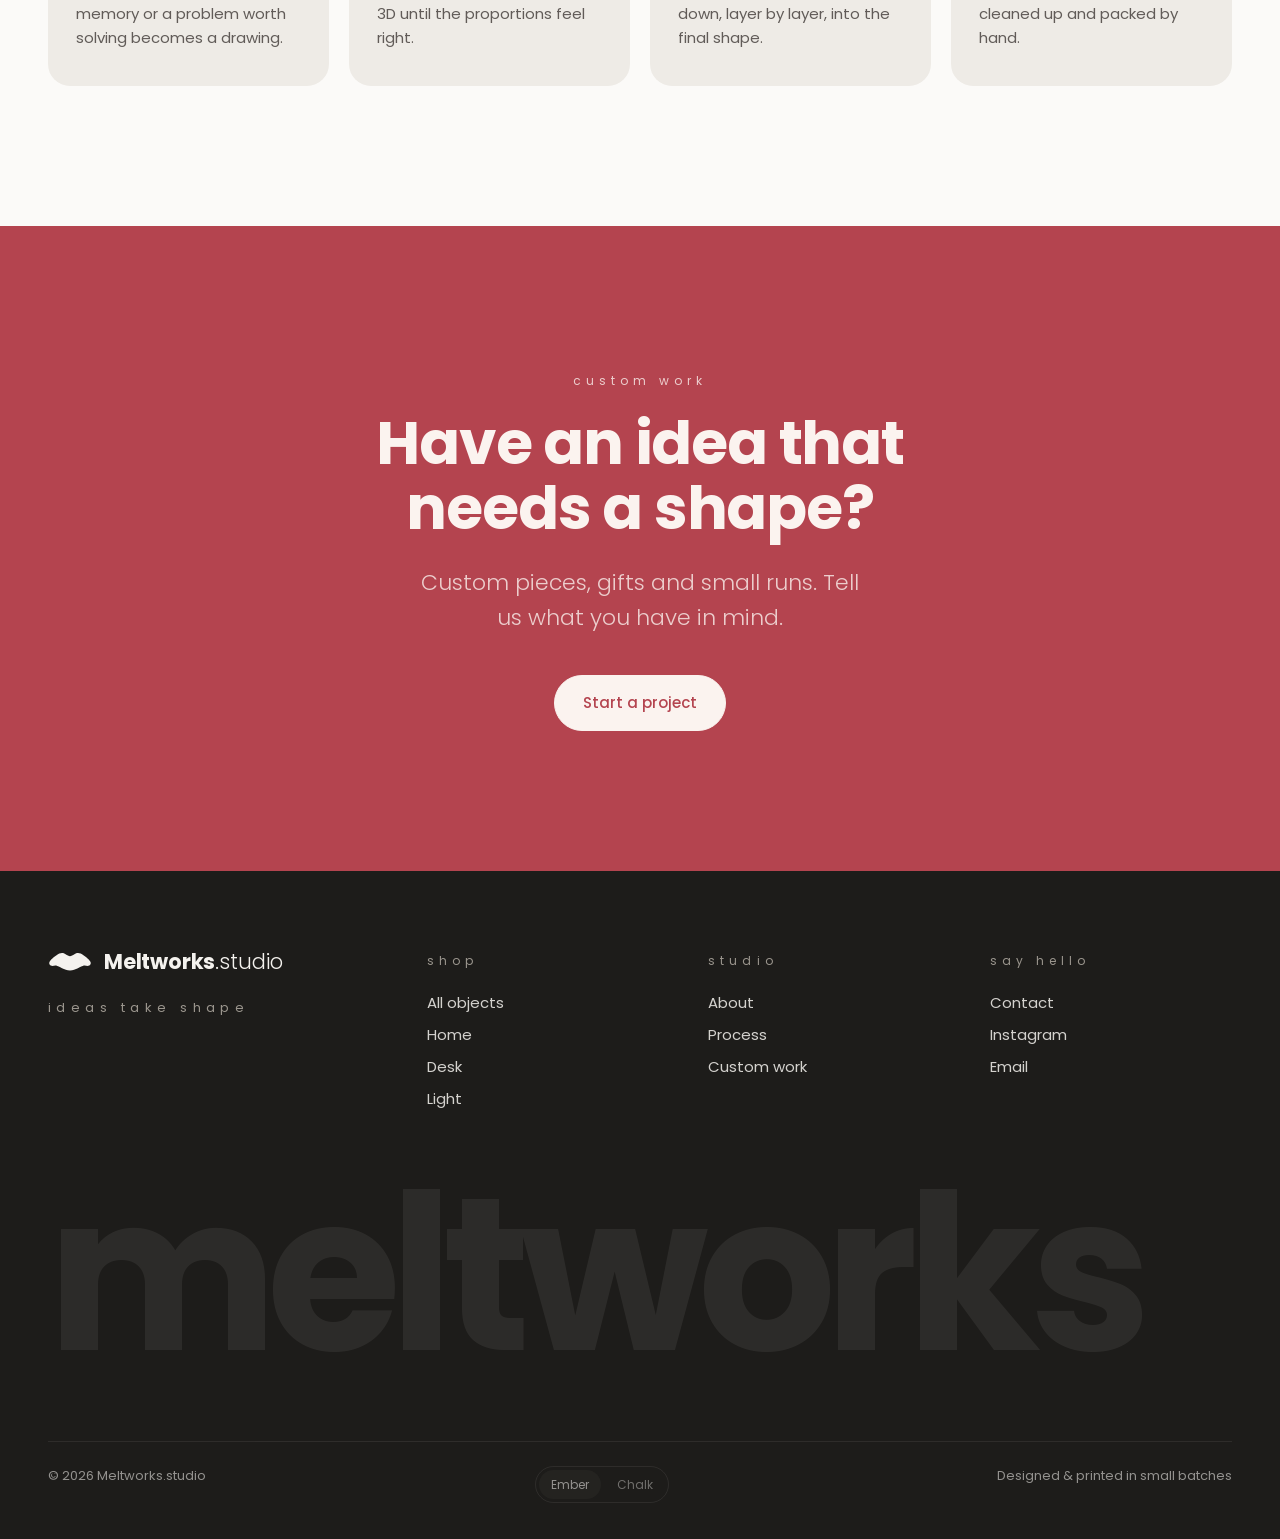
==== commit 6b3ddd4e: "Home content: hero copy and first three products - New hero headline, lede and main button - Wave, C" ====
--- a/index.html
+++ b/index.html
@@ -26,9 +26,9 @@
   <div class="container">
     <div class="reveal">
       <span class="eyebrow">meltworks.studio</span>
-      <h1 style="margin-top:20px">Ideas<span class="light">take shape.</span></h1>
-      <p class="lede">Everyday objects, designed in the studio and printed layer by layer, in small batches.</p>
-      <div class="btn-row"><a class="btn" href="shop.html">Shop the objects</a><a class="btn btn--ghost" href="#process">How we make</a></div>
+      <h1 style="margin-top:20px">Objects<span class="light">with a point of view.</span></h1>
+      <p class="lede">Thought through in the studio. Made for everyday life, one considered piece at a time.</p>
+      <div class="btn-row"><a class="btn" href="shop.html">Explore the collection</a><a class="btn btn--ghost" href="#process">How we make</a></div>
     </div>
     <div class="hero-visual reveal"><div class="blob"><svg viewBox="0 0 280 124" fill="currentColor" aria-hidden="true"><path d="M10 62 C20 45 50 22 72 10 C88 2 100 6 112 14 C122 20 132 27 140 27 C148 27 158 20 168 14 C180 6 192 2 208 10 C230 22 260 45 270 62 C276 72 270 84 258 88 C248 91 240 84 228 86 C210 90 175 116 140 118 C105 116 70 90 52 86 C40 84 32 91 22 88 C10 84 4 72 10 62 Z"/></svg></div><span class="tagline">ideas take shape</span></div>
   </div>
@@ -45,17 +45,17 @@
       <a class="btn btn--ghost" href="shop.html">View all</a>
     </div>
     <div class="grid">
-      <a class="card reveal" href="product.html" data-cat="">
-        <div class="card-media"><span class="tag">New</span><div class="ph"><svg viewBox="0 0 280 124" fill="currentColor" aria-hidden="true"><path d="M10 62 C20 45 50 22 72 10 C88 2 100 6 112 14 C122 20 132 27 140 27 C148 27 158 20 168 14 C180 6 192 2 208 10 C230 22 260 45 270 62 C276 72 270 84 258 88 C248 91 240 84 228 86 C210 90 175 116 140 118 C105 116 70 90 52 86 C40 84 32 91 22 88 C10 84 4 72 10 62 Z"/></svg></div><span class="ph-label">product 01</span></div>
-        <div class="card-body"><div><h3>Product name</h3><p>Short descriptor · material</p></div><span class="card-price">₹ —</span></div>
+      <a class="card reveal" href="product-wave.html" data-cat="home">
+        <div class="card-media"><span class="tag">New</span><img src="assets/products/wave/wave-01.jpg" alt="Wave coasters in blue Eco PLA+, stacked in their black stand" loading="lazy" style="object-position: 50% 72%"></div>
+        <div class="card-body"><div><h3>Wave</h3><p>A small blue wave for the everyday pause.</p></div><span class="card-price">₹499 <s class="price-was">₹899</s></span></div>
       </a>
-      <a class="card reveal" href="product.html" data-cat="">
-        <div class="card-media"><div class="ph"><svg viewBox="0 0 280 124" fill="currentColor" aria-hidden="true"><path d="M10 62 C20 45 50 22 72 10 C88 2 100 6 112 14 C122 20 132 27 140 27 C148 27 158 20 168 14 C180 6 192 2 208 10 C230 22 260 45 270 62 C276 72 270 84 258 88 C248 91 240 84 228 86 C210 90 175 116 140 118 C105 116 70 90 52 86 C40 84 32 91 22 88 C10 84 4 72 10 62 Z"/></svg></div><span class="ph-label">product 02</span></div>
-        <div class="card-body"><div><h3>Product name</h3><p>Short descriptor · material</p></div><span class="card-price">₹ —</span></div>
+      <a class="card reveal" href="product-coral-edge.html" data-cat="light">
+        <div class="card-media"><img src="assets/products/coral-edge/coral-edge-01.jpg" alt="Coral Edge lamp glowing warm white on a red base" loading="lazy" style="object-position: 50% 52%"></div>
+        <div class="card-body"><div><h3>Coral Edge</h3><p>Life beneath the waves, lit up for your home.</p></div><span class="card-price">₹1,499 <s class="price-was">₹1,899</s></span></div>
       </a>
-      <a class="card reveal" href="product.html" data-cat="">
-        <div class="card-media"><div class="ph"><svg viewBox="0 0 280 124" fill="currentColor" aria-hidden="true"><path d="M10 62 C20 45 50 22 72 10 C88 2 100 6 112 14 C122 20 132 27 140 27 C148 27 158 20 168 14 C180 6 192 2 208 10 C230 22 260 45 270 62 C276 72 270 84 258 88 C248 91 240 84 228 86 C210 90 175 116 140 118 C105 116 70 90 52 86 C40 84 32 91 22 88 C10 84 4 72 10 62 Z"/></svg></div><span class="ph-label">product 03</span></div>
-        <div class="card-body"><div><h3>Product name</h3><p>Short descriptor · material</p></div><span class="card-price">₹ —</span></div>
+      <a class="card reveal" href="product-davara-tumbler.html" data-cat="desk">
+        <div class="card-media"><img src="assets/products/davara-tumbler/davara-tumbler-01.webp" alt="Davara+Tumbler pen stand in bright orange, in soft window light" loading="lazy"></div>
+        <div class="card-body"><div><h3>Davara+Tumbler</h3><p>An icon reimagined as a bright nostalgic piece for your home</p></div><span class="card-price">₹849 <s class="price-was">₹1,200</s></span></div>
       </a>
     </div>
   </div>
@@ -112,6 +112,6 @@
     <div class="footer-bottom"><span>© <span data-year>2026</span> Meltworks.studio</span><span class="theme-switch" role="group" aria-label="Colour theme"><button type="button" data-theme-set="dark">Ember</button><button type="button" data-theme-set="light">Chalk</button></span><span>Designed &amp; printed in small batches</span></div>
   </div>
 </footer>
-<script src="js/main.js?v=4"></script>
+<script src="js/main.js?v=5"></script>
 </body>
 </html>
--- a/css/style.css
+++ b/css/style.css
@@ -200,13 +200,14 @@
 @media (max-width: 560px) { .grid { grid-template-columns: 1fr; } }
 
 .card { display: block; }
+.card[hidden] { display: none; }
 .card-media {
   aspect-ratio: 4 / 5; border-radius: var(--r-md); background: var(--studio);
   overflow: hidden; position: relative; display: grid; place-items: center;
   transition: border-radius .6s var(--ease);
 }
 .section--studio .card-media { background: var(--paper); }
-.card-media img { width: 100%; height: 100%; object-fit: cover; transition: transform .8s var(--ease); }
+.card-media img { position: absolute; inset: 0; width: 100%; height: 100%; object-fit: cover; transition: transform .8s var(--ease); }
 .card:hover .card-media { border-radius: var(--r-lg) var(--r-sm) var(--r-lg) var(--r-sm); }
 .card:hover .card-media img { transform: scale(1.04); }
 .card-body { display: flex; justify-content: space-between; gap: 12px; padding: 18px 4px 0; }
@@ -214,7 +215,7 @@
 .card-price { font-weight: 500; white-space: nowrap; }
 .tag {
   position: absolute; top: 14px; left: 14px; padding: 6px 12px; border-radius: var(--r-pill);
-  background: var(--paper); font-size: 12px; letter-spacing: .04em;
+  background: var(--paper); font-size: 12px; letter-spacing: .04em; z-index: 1;
 }
 
 /* Placeholder art until real renders land */
@@ -348,3 +349,14 @@
   *, *::before, *::after { animation: none !important; transition: none !important; }
   .reveal { opacity: 1; transform: none; }
 }
+
+/* Product photos and sale pricing */
+.gallery { grid-template-columns: minmax(0, 1fr); align-content: start; }
+.gallery-main { width: 100%; }
+.gallery-main img { position: absolute; inset: 0; width: 100%; height: 100%; object-fit: cover; }
+.price-was { color: var(--muted); font-weight: 400; margin-left: 6px; }
+.gallery-thumb { aspect-ratio: 1; border-radius: var(--r-sm); background: var(--studio); border: 0; padding: 0; overflow: hidden; position: relative; cursor: pointer; opacity: .6; transition: opacity .3s var(--ease); }
+.gallery-thumb:hover, .gallery-thumb.is-active { opacity: 1; }
+.gallery-thumb.is-active { outline: 2px solid var(--ink); outline-offset: 3px; }
+.gallery-thumb img { position: absolute; inset: 0; width: 100%; height: 100%; object-fit: cover; }
+.gallery-thumbs:has(.gallery-thumb) { grid-template-columns: none; grid-auto-flow: column; grid-auto-columns: minmax(0, 1fr); }
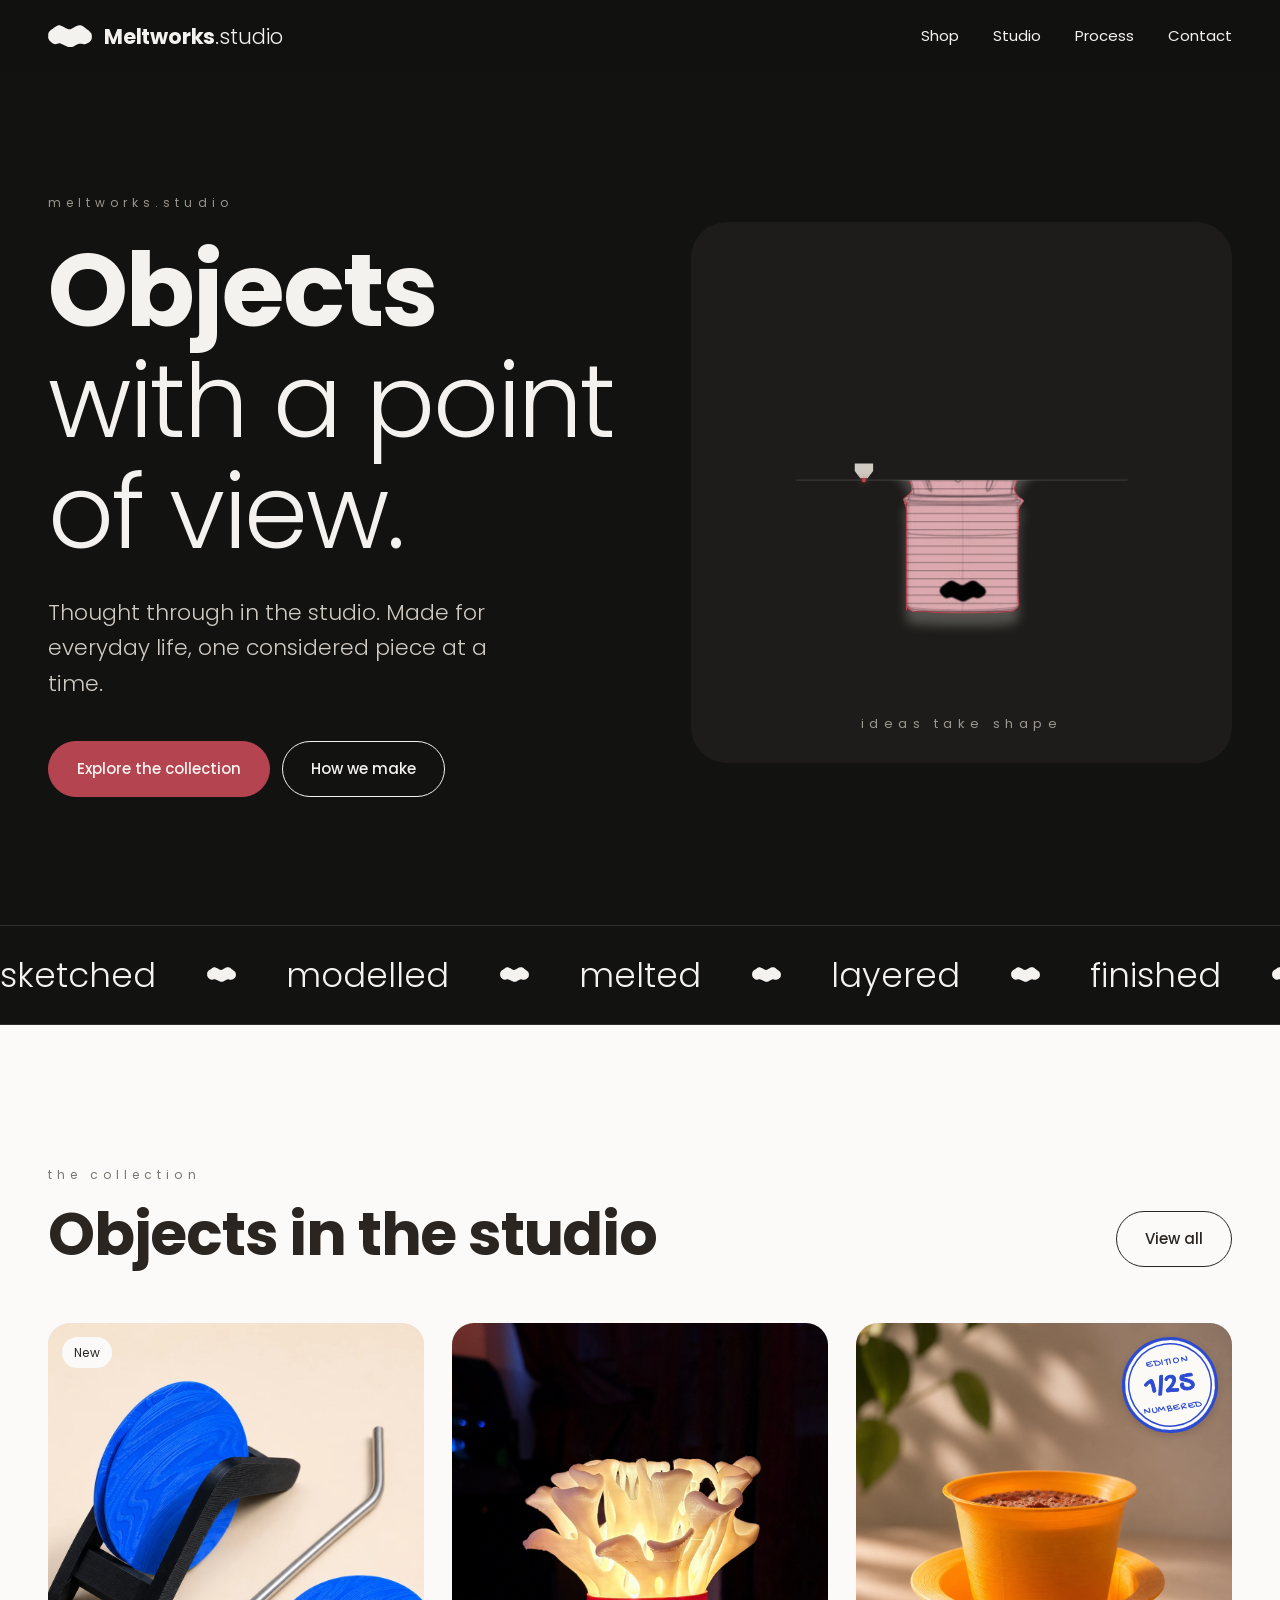
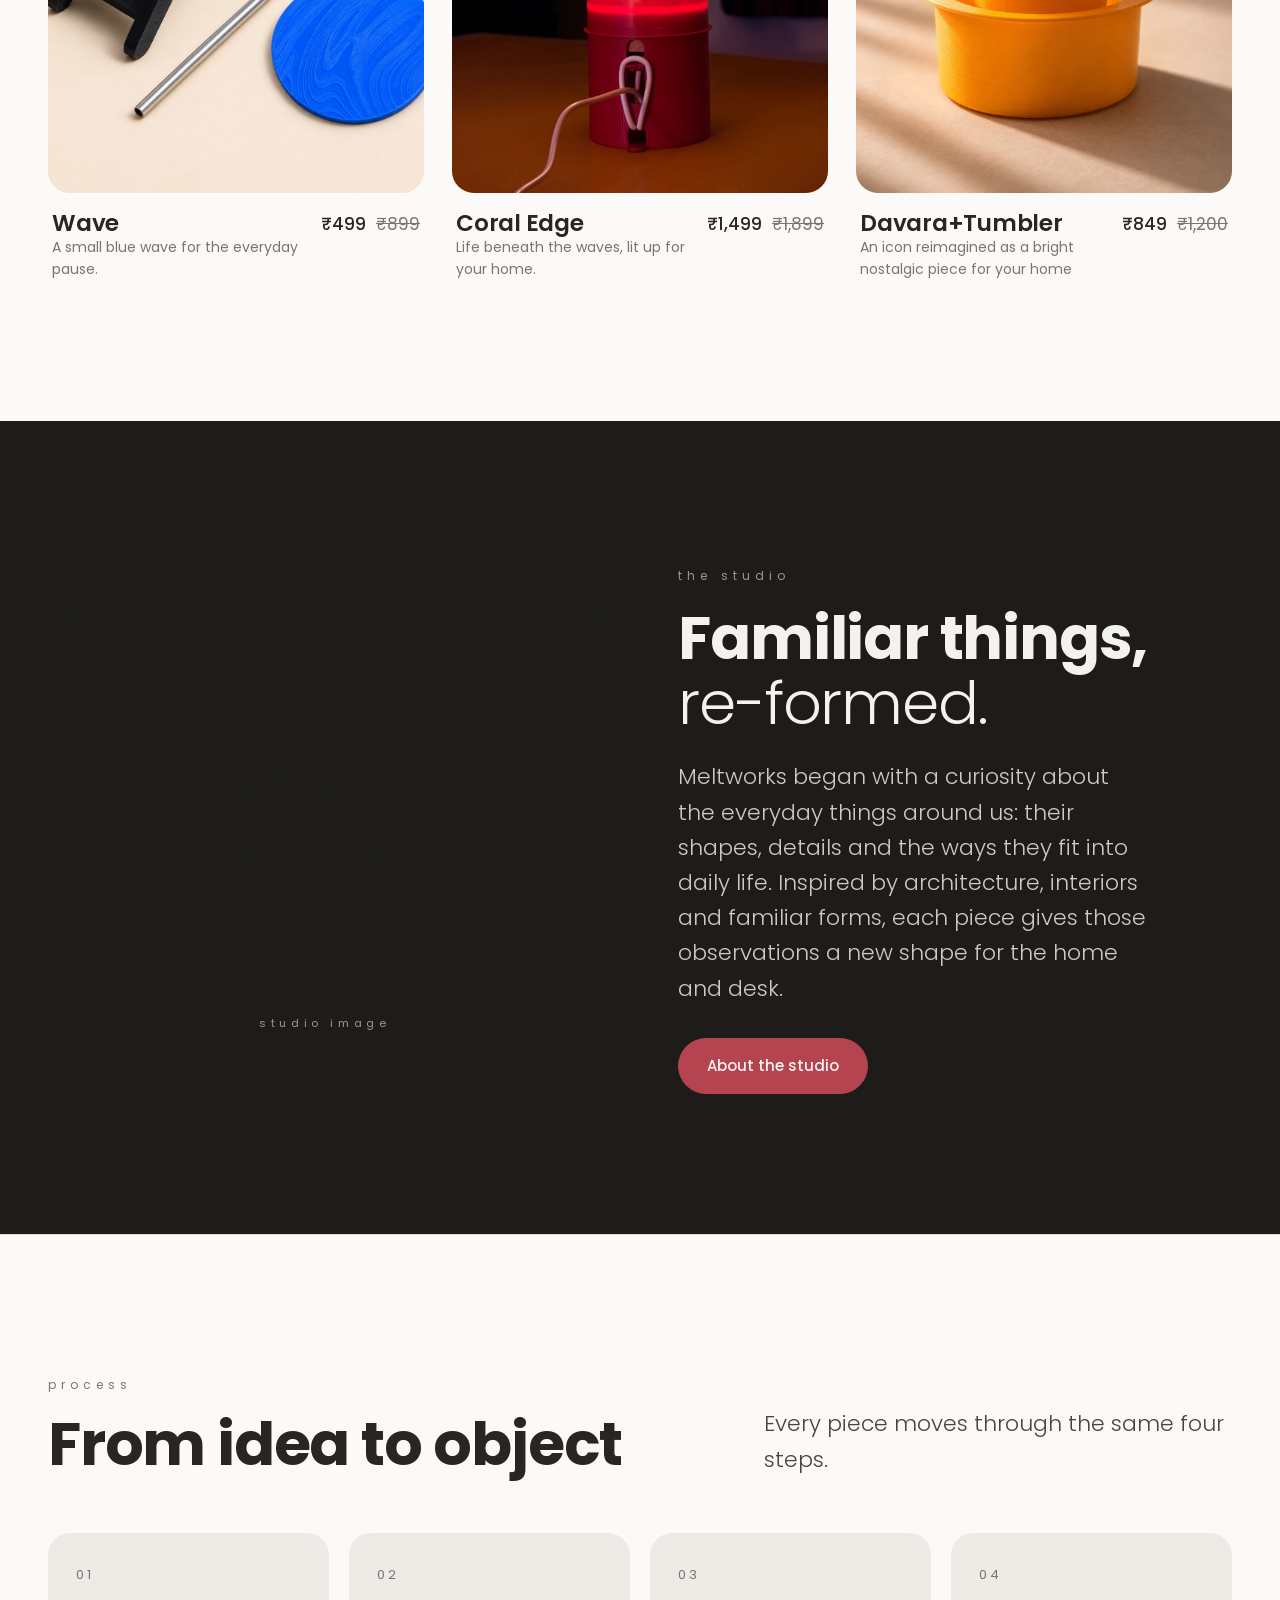
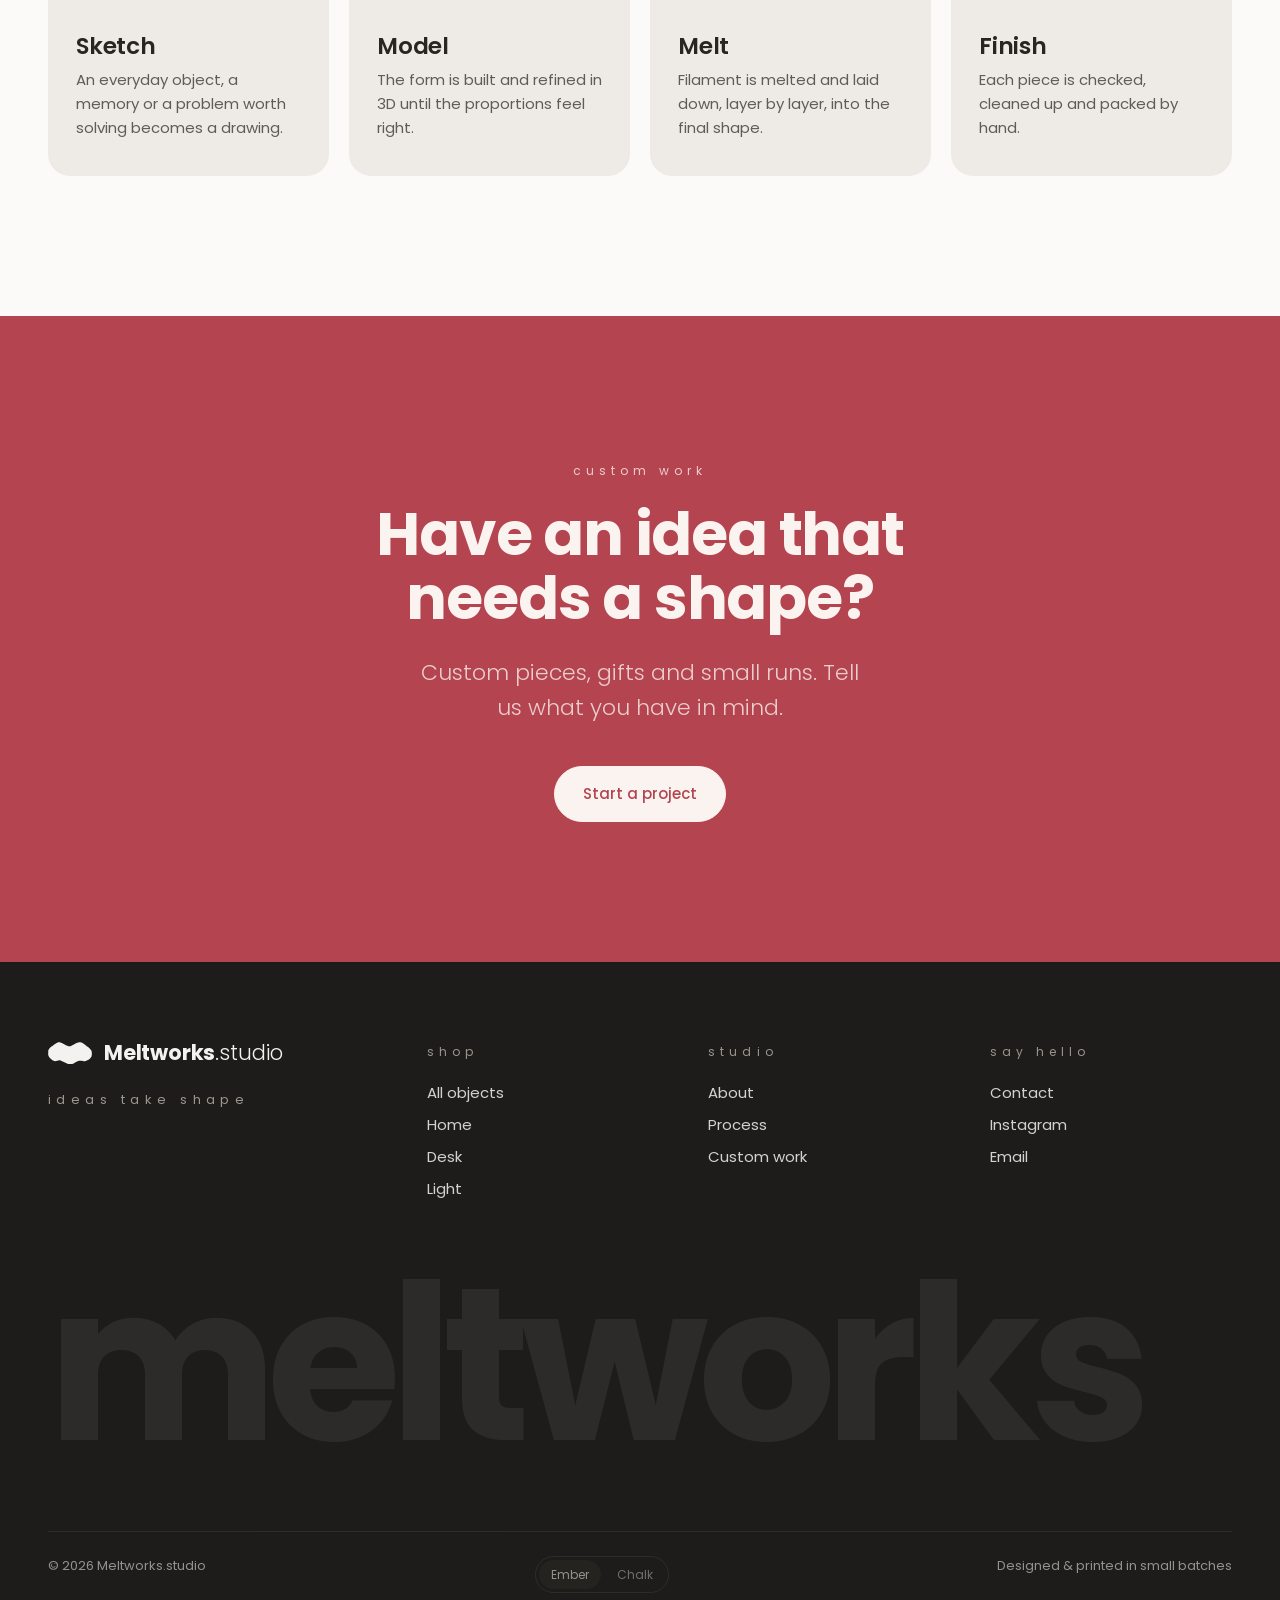
==== commit 03d14d6d: "Hero product animation, traced logo mark, and site polish - Hero: the coral vase prints layer by lay" ====
--- a/index.html
+++ b/index.html
@@ -9,13 +9,13 @@
 <link rel="icon" href="assets/favicon.svg" type="image/svg+xml">
 <link rel="preconnect" href="https://fonts.googleapis.com">
 <link rel="preconnect" href="https://fonts.gstatic.com" crossorigin>
-<link href="https://fonts.googleapis.com/css2?family=Poppins:wght@300;400;500;600;700&display=swap" rel="stylesheet">
-<link rel="stylesheet" href="css/style.css?v=6">
+<link href="https://fonts.googleapis.com/css2?family=Gochi+Hand&family=Poppins:wght@300;400;500;600;700&display=swap" rel="stylesheet">
+<link rel="stylesheet" href="css/style.css?v=14">
 </head>
 <body>
 <header class="site-header">
   <div class="container">
-    <a class="wordmark" href="index.html" aria-label="Meltworks.studio home"><svg viewBox="0 0 280 124" fill="currentColor" aria-hidden="true"><path d="M10 62 C20 45 50 22 72 10 C88 2 100 6 112 14 C122 20 132 27 140 27 C148 27 158 20 168 14 C180 6 192 2 208 10 C230 22 260 45 270 62 C276 72 270 84 258 88 C248 91 240 84 228 86 C210 90 175 116 140 118 C105 116 70 90 52 86 C40 84 32 91 22 88 C10 84 4 72 10 62 Z"/></svg><span><b>Meltworks</b><span>.studio</span></span></a>
+    <a class="wordmark" href="index.html" aria-label="Meltworks.studio home"><svg viewBox="0 0 477 245" fill="currentColor" aria-hidden="true"><path d="M475 115 C476 123.2 475.7 131.7 474.7 139.9 C473.6 148.1 472.6 156.6 468.5 164 C464.4 171.3 457.1 178 450.2 183.9 C443.2 189.7 435.1 194.8 426.7 198.9 C418.3 203 411.2 207.7 399.9 208.3 C388.6 208.9 369.6 203.6 358.9 202.7 C348.2 201.8 342 202.2 335.8 203 C329.5 203.8 325.8 205.9 321.5 207.7 C317.1 209.5 313.6 211.7 309.8 213.8 C306 215.8 302.3 217.8 298.6 219.9 C294.9 222.1 291.4 224.5 287.7 226.7 C284 228.8 280.1 230.8 276.2 232.7 C272.3 234.6 268.3 236.5 264.1 238 C260 239.5 255.7 240.9 251.3 241.7 C247 242.4 242.4 242.4 238 242.3 C233.6 242.2 229.1 241.9 224.8 241 C220.4 240.1 216.2 238.5 212.1 236.9 C208 235.3 204.1 233.2 200.2 231.3 C196.3 229.5 192.6 227.5 188.7 225.7 C184.9 223.9 180.9 222.3 177.1 220.5 C173.2 218.7 169.6 216.5 165.6 214.7 C161.6 212.8 157.4 211.1 153.1 209.2 C148.8 207.3 145 205 139.9 203.3 C134.7 201.6 132.6 198.4 122.1 199.1 C111.5 199.9 88.8 208 76.6 208 C64.4 208 56.9 203.3 49 199.1 C41.2 194.9 35.7 188.7 29.6 182.7 C23.5 176.6 16.8 170.1 12.3 162.9 C7.9 155.8 4.3 147.7 2.7 139.7 C1.1 131.7 2.4 123.2 2.7 115 C2.9 106.8 1.6 98.2 4 90.4 C6.4 82.6 11.5 74.8 17.1 68.1 C22.8 61.4 30.9 55.5 37.7 50 C44.6 44.5 51.6 39.6 58.1 35 C64.6 30.3 70.9 26.1 76.8 22 C82.8 17.9 87.8 13.5 94.1 10.5 C100.3 7.4 106.6 4.3 114.3 3.7 C122.1 3.2 131.4 4.1 140.6 7 C149.8 9.9 161.4 16.9 169.6 21 C177.8 25.1 184 28.6 189.8 31.7 C195.6 34.7 200.1 37.2 204.3 39.3 C208.5 41.5 211.8 43.1 215 44.3 C218.2 45.6 220.8 46.2 223.5 46.7 C226.1 47.1 228.4 47 230.9 47 C233.3 47.1 235.6 47.3 238 47 C240.4 46.7 242.8 45.8 245.4 45 C248 44.2 250.5 43.5 253.5 42 C256.6 40.5 259.9 38.2 263.7 36 C267.5 33.8 271.4 31.8 276.3 29 C281.3 26.2 286.7 22.9 293.3 19.3 C299.9 15.8 308.4 10.5 316.1 7.7 C323.8 4.8 332.2 2.8 339.5 2.3 C346.9 1.9 353.8 3.2 360.3 5 C366.7 6.8 372.5 9.9 378.1 13.2 C383.8 16.5 388.6 20.8 394.1 24.9 C399.5 29.1 405 33.4 411 38.1 C417 42.7 423.2 47.4 430 52.7 C436.8 57.9 445.3 63.3 451.7 69.6 C458.2 76 464.7 83.2 468.6 90.8 C472.5 98.4 474 106.8 475 115Z"/></svg><span><b>Meltworks</b><span>.studio</span></span></a>
     <button class="nav-toggle" aria-label="Menu" aria-expanded="false"><span></span><span></span></button>
     <nav class="nav"><a href="shop.html">Shop</a><a href="about.html">Studio</a><a href="index.html#process">Process</a><a href="contact.html">Contact</a></nav>
   </div>
@@ -30,7 +30,34 @@
       <p class="lede">Thought through in the studio. Made for everyday life, one considered piece at a time.</p>
       <div class="btn-row"><a class="btn" href="shop.html">Explore the collection</a><a class="btn btn--ghost" href="#process">How we make</a></div>
     </div>
-    <div class="hero-visual reveal"><div class="blob"><svg viewBox="0 0 280 124" fill="currentColor" aria-hidden="true"><path d="M10 62 C20 45 50 22 72 10 C88 2 100 6 112 14 C122 20 132 27 140 27 C148 27 158 20 168 14 C180 6 192 2 208 10 C230 22 260 45 270 62 C276 72 270 84 258 88 C248 91 240 84 228 86 C210 90 175 116 140 118 C105 116 70 90 52 86 C40 84 32 91 22 88 C10 84 4 72 10 62 Z"/></svg></div><span class="tagline">ideas take shape</span></div>
+    <div class="hero-visual reveal"><svg class="mw-logo" viewBox="0 0 400 400" role="img" aria-label="Meltworks products: Coral vase, Charging stand, Figurine, Round holder, Lamp, Desk organiser">
+  <defs>
+    <filter id="mw-blur" x="-30%" y="-30%" width="160%" height="160%"><feGaussianBlur stdDeviation="6"/></filter>
+    <clipPath id="mw-print-clip"><rect x="0" y="358.0" width="400" height="0">
+      <animate attributeName="y" begin="0.6s" dur="2.8s" fill="freeze" calcMode="discrete" keyTimes="0.0000;0.0278;0.0556;0.0833;0.1111;0.1389;0.1667;0.1944;0.2222;0.2500;0.2778;0.3056;0.3333;0.3611;0.3889;0.4167;0.4444;0.4722;0.5000;0.5278;0.5556;0.5833;0.6111;0.6389;0.6667;0.6944;0.7222;0.7500;0.7778;0.8056;0.8333;0.8611;0.8889;0.9167;0.9444;0.9722;1.0000" values="358.0;349.1;340.2;331.3;322.4;313.6;304.7;295.8;286.9;278.0;269.1;260.2;251.3;242.4;233.6;224.7;215.8;206.9;198.0;189.1;180.2;171.3;162.4;153.6;144.7;135.8;126.9;118.0;109.1;100.2;91.3;82.4;73.6;64.7;55.8;46.9;38.0"/>
+      <animate attributeName="height" begin="0.6s" dur="2.8s" fill="freeze" calcMode="discrete" keyTimes="0.0000;0.0278;0.0556;0.0833;0.1111;0.1389;0.1667;0.1944;0.2222;0.2500;0.2778;0.3056;0.3333;0.3611;0.3889;0.4167;0.4444;0.4722;0.5000;0.5278;0.5556;0.5833;0.6111;0.6389;0.6667;0.6944;0.7222;0.7500;0.7778;0.8056;0.8333;0.8611;0.8889;0.9167;0.9444;0.9722;1.0000" values="30.0;38.9;47.8;56.7;65.6;74.4;83.3;92.2;101.1;110.0;118.9;127.8;136.7;145.6;154.4;163.3;172.2;181.1;190.0;198.9;207.8;216.7;225.6;234.4;243.3;252.2;261.1;270.0;278.9;287.8;296.7;305.6;314.4;323.3;332.2;341.1;350.0"/>
+    </rect></clipPath>
+    <path id="mw-p-0" d="M156.4 43.0 C157.9 42.3 158.0 42.2 160.0 42.1 C162.0 41.9 166.5 41.9 168.4 42.0 C170.3 42.1 170.6 42.1 171.6 42.4 C172.6 42.7 173.7 43.3 174.4 43.8 C175.1 44.3 175.3 44.6 175.7 45.4 C176.1 46.1 176.4 45.8 176.7 48.4 C177.0 50.9 177.0 58.5 177.4 60.9 C177.7 63.4 178.3 62.6 178.8 63.0 C179.2 63.4 179.5 63.6 180.3 63.5 C181.0 63.3 182.2 63.0 183.4 62.0 C184.6 60.9 186.7 58.5 187.5 57.3 C188.3 56.0 188.2 55.9 188.4 54.7 C188.6 53.4 188.6 50.9 188.8 49.6 C189.1 48.3 189.3 47.7 189.8 46.9 C190.4 46.1 191.0 45.5 192.0 44.9 C193.1 44.3 193.3 43.8 196.1 43.5 C198.9 43.2 203.2 42.7 208.8 43.1 C214.5 43.5 222.4 45.5 230.1 46.1 C237.9 46.7 250.8 46.4 255.2 46.7 C259.6 46.9 256.2 47.0 256.6 47.5 C257.0 47.9 257.5 47.9 257.5 49.6 C257.6 51.4 256.9 56.1 256.9 57.9 C256.8 59.8 257.0 60.2 257.2 60.9 C257.3 61.7 257.4 62.1 257.9 62.6 C258.4 63.2 259.3 64.0 260.1 64.3 C261.0 64.7 262.1 64.9 263.0 65.0 C264.0 65.0 265.1 64.8 265.9 64.4 C266.7 64.0 267.1 63.9 268.1 62.6 C269.0 61.3 270.9 57.7 271.7 56.6 C272.6 55.4 272.5 55.8 273.2 55.6 C273.9 55.4 274.3 55.0 275.9 55.3 C277.6 55.6 280.3 55.8 283.3 57.4 C286.3 59.0 290.6 63.2 294.0 65.0 C297.3 66.7 301.5 67.0 303.5 67.7 C305.6 68.5 305.6 68.6 306.3 69.3 C307.0 70.0 307.6 71.1 307.9 71.9 C308.2 72.6 308.1 73.2 308.0 73.8 C307.9 74.4 307.8 75.0 307.3 75.6 C306.9 76.2 306.5 76.7 305.3 77.4 C304.0 78.1 301.1 79.1 299.8 80.0 C298.6 80.8 298.2 81.8 297.7 82.5 C297.3 83.2 297.1 83.7 297.0 84.5 C296.9 85.2 296.7 86.0 297.4 87.0 C298.0 88.0 299.7 89.1 300.9 90.6 C302.0 92.1 303.2 95.0 304.2 96.0 C305.2 97.0 305.2 96.7 306.8 96.5 C308.5 96.2 312.2 94.7 314.2 94.4 C316.1 94.1 315.1 93.8 318.4 94.6 C321.7 95.5 331.0 98.4 334.0 99.5 C336.9 100.6 335.5 100.5 336.1 101.2 C336.7 101.9 337.2 102.7 337.4 103.8 C337.7 104.9 337.8 106.8 337.6 107.9 C337.4 109.0 336.9 109.7 336.3 110.4 C335.7 111.0 335.6 111.2 334.1 111.8 C332.5 112.5 328.7 113.3 327.0 114.2 C325.2 115.0 324.3 116.0 323.5 116.9 C322.7 117.9 322.5 118.4 322.3 119.7 C322.0 121.0 322.3 123.6 322.0 124.9 C321.8 126.2 322.4 126.3 320.8 127.5 C319.3 128.8 315.0 130.2 312.5 132.4 C309.9 134.5 307.6 137.4 305.6 140.3 C303.6 143.2 302.5 146.4 300.4 149.7 C298.3 153.0 296.1 156.3 292.8 160.1 C289.5 163.9 283.4 169.6 280.5 172.7 C277.7 175.7 277.9 176.3 275.8 178.6 C273.6 181.0 270.1 183.7 267.6 186.7 C265.2 189.6 262.7 193.6 261.1 196.3 C259.5 198.9 258.8 200.7 258.2 202.6 C257.5 204.6 257.2 206.4 257.2 207.9 C257.2 209.3 257.5 210.1 258.1 211.4 C258.8 212.8 259.7 214.5 261.0 215.8 C262.4 217.1 265.0 218.4 266.0 219.3 C266.9 220.3 267.2 220.1 266.6 221.4 C266.0 222.8 263.4 225.0 262.5 227.3 C261.6 229.7 261.3 232.5 261.2 235.6 C261.1 238.8 261.9 242.7 261.9 246.3 C261.8 249.8 261.1 244.7 261.0 256.9 C260.8 269.1 260.8 307.1 261.0 319.7 C261.1 332.3 261.8 329.8 261.8 332.4 C261.8 335.1 261.2 334.6 260.8 335.4 C260.4 336.2 260.2 336.6 259.5 337.2 C258.8 337.8 257.7 338.6 256.7 339.2 C255.7 339.7 258.1 339.9 253.5 340.4 C248.9 340.9 242.0 341.7 229.1 342.0 C216.1 342.3 186.5 342.2 175.9 342.0 C165.2 341.8 169.8 341.2 165.2 341.0 C160.6 340.8 151.8 341.0 148.3 340.8 C144.9 340.5 145.7 340.2 144.6 339.6 C143.4 339.0 142.2 337.9 141.4 337.1 C140.7 336.2 140.4 335.5 140.1 334.4 C139.8 333.3 139.8 347.7 139.7 330.3 C139.6 313.0 139.7 247.5 139.7 230.3 C139.6 213.1 139.7 229.0 139.3 227.2 C138.8 225.5 137.2 221.4 136.9 219.8 C136.7 218.2 136.8 218.6 137.7 217.6 C138.6 216.6 141.3 214.8 142.5 213.6 C143.7 212.4 144.4 211.7 144.9 210.6 C145.4 209.5 145.7 208.4 145.6 206.9 C145.5 205.4 145.3 204.1 144.3 201.6 C143.4 199.1 142.0 195.3 140.1 192.0 C138.1 188.8 138.7 188.4 132.7 182.0 C126.6 175.7 109.3 159.3 103.5 153.9 C97.8 148.6 100.0 151.1 98.2 150.1 C96.4 149.0 94.5 148.2 92.9 147.7 C91.3 147.1 90.7 146.9 88.6 146.6 C86.5 146.3 82.1 146.3 80.3 146.0 C78.6 145.8 78.7 145.7 78.1 145.0 C77.6 144.3 77.1 143.1 77.1 141.9 C77.0 140.7 77.3 139.1 77.8 137.7 C78.2 136.3 78.5 135.4 79.8 133.5 C81.0 131.6 84.3 128.1 85.3 126.6 C86.2 125.0 85.6 124.8 85.5 124.1 C85.4 123.5 85.2 123.1 84.6 122.7 C84.1 122.2 84.0 121.6 82.1 121.4 C80.3 121.1 75.9 121.5 73.7 121.2 C71.6 121.0 70.2 120.3 69.1 119.8 C68.0 119.2 67.8 119.0 67.2 117.9 C66.6 116.8 66.0 114.9 65.4 113.2 C64.8 111.6 64.1 109.4 63.8 107.9 C63.6 106.5 63.6 105.8 63.7 104.8 C63.9 103.8 64.2 102.8 64.7 102.0 C65.2 101.2 65.9 100.6 66.8 100.2 C67.6 99.8 67.8 99.6 69.5 99.7 C71.2 99.9 75.0 100.8 76.9 101.0 C78.8 101.1 78.7 101.1 80.8 100.7 C83.0 100.3 87.0 99.7 89.6 98.7 C92.1 97.8 93.9 96.0 96.2 95.1 C98.5 94.3 101.8 94.1 103.3 93.7 C104.8 93.2 105.0 92.8 105.4 92.3 C105.8 91.8 105.9 91.4 105.9 90.8 C105.9 90.3 106.1 90.0 105.6 89.1 C105.2 88.2 104.3 86.8 103.1 85.5 C101.9 84.2 100.2 82.7 98.2 81.4 C96.2 80.0 92.6 78.3 91.1 77.4 C89.5 76.4 89.4 76.0 88.9 75.4 C88.4 74.8 88.3 74.5 88.2 73.7 C88.1 72.9 87.9 71.8 88.2 70.8 C88.6 69.8 89.6 68.4 90.4 67.7 C91.1 67.0 92.1 66.9 93.0 66.7 C94.0 66.5 94.3 66.5 96.1 66.4 C97.8 66.4 100.7 66.3 103.5 66.6 C106.4 66.9 110.6 68.2 113.1 68.3 C115.5 68.4 117.1 67.7 118.2 67.4 C119.3 67.1 119.3 66.8 119.8 66.4 C120.2 66.0 120.5 66.2 120.7 65.0 C120.9 63.7 120.8 60.5 121.0 59.0 C121.1 57.5 121.1 57.0 121.8 56.0 C122.4 54.9 123.3 53.7 124.9 52.7 C126.4 51.7 128.4 50.6 131.2 50.0 C134.0 49.5 139.3 49.5 141.8 49.2 C144.3 48.9 144.5 48.8 146.1 48.3 C147.7 47.8 149.6 47.2 151.3 46.3 C153.0 45.4 155.0 43.7 156.4 43.0Z"/><path id="mw-p-1" d="M177.9 42.5 C182.5 42.2 191.5 41.6 197.5 42.0 C203.5 42.4 208.7 43.3 213.8 45.1 C219.0 46.9 224.8 50.6 228.5 53.0 C232.2 55.3 234.0 57.5 235.9 59.3 C237.8 61.2 239.0 62.5 239.9 64.2 C240.9 66.0 241.2 65.0 241.5 69.7 C241.7 74.4 241.4 87.7 241.6 92.4 C241.8 97.2 242.3 97.0 242.8 98.3 C243.2 99.6 243.7 99.8 244.4 100.4 C245.1 100.9 244.1 101.0 246.8 101.6 C249.5 102.1 257.9 103.0 260.5 103.6 C263.1 104.2 262.0 104.3 262.6 105.2 C263.2 106.1 264.0 105.4 264.0 109.0 C264.1 112.6 263.0 111.2 262.8 126.7 C262.6 142.2 262.7 188.0 262.8 201.8 C262.9 215.7 263.1 207.9 263.4 210.0 C263.7 212.2 263.6 212.8 264.6 214.7 C265.6 216.5 265.0 217.3 269.2 221.0 C273.4 224.8 282.3 230.2 289.9 237.0 C297.5 243.9 308.6 255.5 314.9 262.4 C321.3 269.2 325.5 274.6 328.0 278.2 C330.6 281.7 329.5 281.1 330.2 283.6 C331.0 286.2 332.0 290.6 332.4 293.3 C332.9 296.0 332.9 297.9 332.7 299.8 C332.6 301.7 332.2 303.1 331.5 304.7 C330.9 306.4 330.1 307.8 328.7 309.6 C327.4 311.4 325.2 313.8 323.1 315.4 C321.1 317.0 319.4 318.0 316.7 319.2 C314.0 320.4 313.1 321.3 306.9 322.6 C300.8 323.9 284.8 325.9 279.8 327.1 C274.8 328.4 278.0 328.1 277.1 329.9 C276.1 331.7 275.1 336.3 274.0 338.1 C273.0 339.9 272.5 340.0 270.7 340.7 C268.8 341.4 266.6 342.0 262.8 342.0 C259.1 342.0 253.6 340.9 248.1 340.7 C242.7 340.5 249.5 340.7 230.2 340.7 C210.8 340.7 151.5 340.5 132.2 340.7 C112.8 340.9 118.1 341.9 114.2 341.8 C110.3 341.7 110.1 341.1 108.8 340.0 C107.5 338.9 106.8 348.7 106.4 335.5 C106.0 322.2 106.1 275.8 106.5 260.6 C107.0 245.5 108.2 247.8 108.9 244.4 C109.7 241.0 109.7 242.1 110.9 240.1 C112.2 238.1 115.2 235.0 116.5 232.4 C117.8 229.9 118.3 229.0 118.5 224.7 C118.7 220.4 117.7 226.3 117.5 206.7 C117.2 187.2 116.8 124.6 116.8 107.7 C116.9 90.8 117.1 106.1 117.8 105.4 C118.5 104.7 118.5 103.9 121.1 103.3 C123.7 102.6 130.8 102.2 133.5 101.6 C136.1 100.9 136.0 100.7 136.8 99.4 C137.7 98.2 138.1 98.7 138.6 94.0 C139.0 89.3 138.8 76.4 139.6 71.2 C140.4 66.0 141.8 65.5 143.3 63.0 C144.8 60.6 146.7 58.6 148.6 56.6 C150.6 54.6 152.9 52.7 155.0 51.1 C157.2 49.5 159.1 48.4 161.6 47.3 C164.0 46.1 167.0 45.1 169.7 44.3 C172.5 43.5 173.3 42.9 177.9 42.5Z"/><path id="mw-p-2" d="M188.9 42.4 C193.9 41.8 201.5 41.7 206.8 42.0 C212.2 42.3 216.8 43.4 221.2 44.5 C225.6 45.7 229.4 47.1 233.2 48.9 C236.9 50.7 240.8 53.1 243.9 55.4 C247.0 57.7 249.6 60.0 251.8 62.8 C254.1 65.5 256.0 69.1 257.3 71.7 C258.6 74.4 258.9 75.1 259.7 78.9 C260.4 82.7 261.1 91.2 261.7 94.4 C262.3 97.7 261.2 96.5 263.2 98.4 C265.1 100.3 270.9 103.4 273.4 105.7 C275.9 108.1 277.1 110.3 278.2 112.4 C279.2 114.5 279.5 116.2 279.6 118.4 C279.8 120.6 279.6 123.4 279.2 125.6 C278.8 127.8 278.6 128.5 277.5 131.5 C276.4 134.5 274.4 140.8 272.5 143.6 C270.7 146.3 269.2 146.8 266.4 147.9 C263.6 149.0 258.2 149.6 255.9 150.2 C253.7 150.9 253.9 150.9 252.6 151.8 C251.4 152.7 250.2 153.7 248.5 155.6 C246.9 157.4 244.4 161.1 242.8 162.8 C241.2 164.6 239.7 165.2 238.8 166.2 C237.9 167.2 237.6 167.9 237.5 168.9 C237.3 169.8 237.4 170.9 237.9 172.1 C238.4 173.4 238.2 173.9 240.4 176.5 C242.6 179.0 248.8 184.7 251.2 187.4 C253.7 190.0 253.2 188.8 255.1 192.2 C257.0 195.7 261.0 204.2 262.6 208.1 C264.3 211.9 263.9 209.5 264.9 215.2 C266.0 221.0 268.3 237.4 268.9 242.7 C269.5 248.1 268.8 245.9 268.5 247.5 C268.2 249.1 267.7 250.9 267.1 252.3 C266.6 253.7 266.2 254.8 265.4 255.8 C264.7 256.9 263.6 258.0 262.8 258.6 C262.0 259.3 261.6 259.5 260.6 259.8 C259.7 260.2 259.8 260.4 257.1 260.6 C254.3 260.8 246.8 260.6 244.0 260.9 C241.2 261.3 241.3 261.8 240.5 262.7 C239.7 263.7 239.4 264.4 239.2 266.7 C239.0 268.9 238.9 273.6 239.2 276.2 C239.6 278.8 240.5 280.6 241.3 282.2 C242.0 283.8 242.8 284.6 243.8 285.7 C244.9 286.7 244.7 287.3 247.6 288.6 C250.5 289.9 258.0 292.3 261.2 293.6 C264.4 294.9 263.6 295.2 266.9 296.3 C270.1 297.5 277.1 299.3 281.0 300.6 C284.8 302.0 287.8 303.1 289.9 304.5 C292.1 305.8 292.8 306.9 293.7 308.8 C294.6 310.7 295.1 313.5 295.3 315.7 C295.4 317.8 295.2 320.0 294.8 321.6 C294.4 323.3 293.9 324.5 292.8 325.8 C291.8 327.2 290.1 328.5 288.3 329.7 C286.5 331.0 286.2 331.9 282.0 333.1 C277.8 334.3 270.6 335.8 263.0 337.0 C255.5 338.3 244.1 339.6 236.7 340.4 C229.4 341.3 223.8 341.7 218.8 341.9 C213.8 342.2 213.0 342.0 206.8 342.0 C200.7 342.0 189.3 342.2 181.7 342.0 C174.2 341.7 167.0 341.0 161.4 340.6 C155.8 340.1 154.4 340.1 148.2 339.1 C142.1 338.1 130.3 336.1 124.3 334.8 C118.4 333.4 115.1 332.1 112.4 331.0 C109.6 329.9 109.1 329.4 107.7 328.3 C106.3 327.1 105.0 325.7 104.2 324.0 C103.4 322.3 102.9 320.7 102.8 318.1 C102.8 315.5 103.3 310.8 103.7 308.5 C104.1 306.2 104.7 305.3 105.3 304.2 C105.9 303.2 105.4 302.8 107.2 302.2 C109.0 301.6 111.2 301.8 116.0 300.7 C120.8 299.6 129.7 297.6 136.0 295.4 C142.4 293.2 150.4 289.2 154.0 287.4 C157.6 285.5 156.8 285.4 157.7 284.5 C158.6 283.6 158.8 284.8 159.4 281.8 C160.0 278.8 161.0 269.7 161.2 266.7 C161.5 263.6 161.1 264.2 160.9 263.3 C160.7 262.5 160.8 262.1 160.0 261.6 C159.3 261.0 159.7 260.3 156.5 260.1 C153.4 259.9 144.5 260.8 141.1 260.7 C137.7 260.5 137.3 260.0 136.2 259.3 C135.1 258.7 135.0 257.8 134.5 256.9 C133.9 255.9 133.6 254.9 133.2 253.5 C132.8 252.2 132.3 250.5 132.0 248.7 C131.8 246.9 131.0 248.5 131.6 242.7 C132.2 237.0 134.7 219.7 135.6 214.0 C136.5 208.4 135.7 211.3 137.0 208.7 C138.3 206.1 141.4 201.8 143.1 198.5 C144.9 195.2 144.5 192.7 147.5 188.7 C150.6 184.8 158.8 177.7 161.3 175.0 C163.7 172.2 162.2 173.3 162.4 172.1 C162.5 170.9 162.4 168.8 162.1 167.6 C161.8 166.3 161.7 165.8 160.5 164.6 C159.4 163.4 157.3 162.3 155.4 160.3 C153.4 158.3 150.5 154.3 148.9 152.7 C147.3 151.2 147.8 151.8 145.7 151.0 C143.6 150.3 139.0 149.5 136.3 148.3 C133.5 147.0 130.9 145.4 129.2 143.6 C127.5 141.8 127.1 140.1 126.0 137.5 C124.9 134.9 123.4 130.5 122.7 128.0 C122.0 125.4 122.0 124.0 122.0 122.0 C121.9 120.0 122.0 117.8 122.3 116.0 C122.6 114.2 123.0 112.7 123.8 111.2 C124.6 109.7 125.9 108.0 127.0 106.8 C128.1 105.7 128.7 105.2 130.3 104.3 C132.0 103.3 135.6 101.9 137.0 101.0 C138.4 100.1 138.5 99.7 139.0 98.8 C139.4 97.9 139.5 97.8 139.4 95.6 C139.4 93.5 138.7 88.7 138.7 86.1 C138.7 83.5 138.2 83.5 139.4 80.1 C140.5 76.7 143.8 69.1 145.4 65.8 C147.0 62.4 147.6 61.7 149.1 60.1 C150.6 58.5 151.7 57.3 154.3 56.1 C156.9 54.8 161.2 54.2 165.0 52.5 C168.8 50.8 173.0 47.6 176.9 45.9 C180.9 44.2 183.9 43.1 188.9 42.4Z"/><path id="mw-p-3" d="M187.5 85.2 C191.8 84.7 194.0 84.5 198.1 84.5 C202.2 84.5 207.8 84.8 212.2 85.2 C216.7 85.7 220.2 86.2 224.6 87.2 C229.0 88.3 234.9 90.2 238.8 91.6 C242.6 93.0 243.8 93.4 247.6 95.5 C251.4 97.6 258.0 101.6 261.8 104.1 C265.6 106.7 267.7 108.5 270.4 110.9 C273.1 113.2 274.8 114.3 278.1 118.4 C281.5 122.6 286.9 129.3 290.5 135.8 C294.2 142.2 297.7 149.9 299.9 157.0 C302.1 164.1 302.9 170.5 303.7 178.2 C304.4 185.9 303.9 197.7 304.3 203.0 C304.8 208.2 305.1 207.7 306.1 209.8 C307.2 212.0 306.9 212.1 310.7 215.9 C314.4 219.7 323.3 228.6 328.5 232.8 C333.7 237.1 338.7 238.0 342.0 241.4 C345.3 244.8 346.6 249.4 348.3 253.2 C350.0 257.1 350.4 261.1 352.0 264.5 C353.6 268.0 356.6 271.5 357.9 273.9 C359.2 276.3 359.5 277.3 359.8 279.0 C360.1 280.8 360.0 282.9 359.8 284.3 C359.6 285.8 359.9 286.0 358.7 287.8 C357.6 289.7 355.4 293.5 353.1 295.4 C350.8 297.4 348.0 298.8 344.9 299.4 C341.8 300.1 337.1 299.9 334.6 299.5 C332.1 299.1 334.5 300.8 330.0 297.2 C325.5 293.6 314.9 283.7 307.7 277.9 C300.6 272.1 291.6 265.4 287.2 262.5 C282.7 259.5 283.3 260.4 281.2 260.4 C279.1 260.5 278.2 260.4 274.7 262.7 C271.1 265.0 265.2 270.8 260.0 274.5 C254.8 278.2 247.6 282.5 243.4 284.8 C239.1 287.1 238.2 287.2 234.5 288.4 C230.8 289.5 225.4 290.8 221.1 291.6 C216.8 292.4 214.3 292.9 208.7 293.1 C203.1 293.4 195.1 293.9 187.5 293.0 C179.9 292.0 169.7 289.5 163.1 287.5 C156.4 285.5 153.8 284.8 147.6 280.9 C141.3 276.9 130.1 267.0 125.6 263.7 C121.0 260.4 121.7 261.5 120.3 261.0 C118.8 260.4 118.2 260.4 116.7 260.5 C115.3 260.7 113.3 261.2 111.6 262.0 C110.0 262.8 109.8 262.9 106.9 265.2 C103.9 267.5 97.7 272.4 93.9 276.1 C90.0 279.7 88.8 283.2 83.8 287.0 C78.7 290.8 68.5 296.8 63.7 298.9 C58.9 300.9 57.4 299.8 54.8 299.4 C52.2 299.0 50.1 297.9 48.0 296.6 C46.0 295.2 44.0 293.2 42.6 291.1 C41.2 289.1 40.1 286.9 39.8 284.3 C39.5 281.7 39.3 278.9 40.7 275.5 C42.0 272.2 45.4 268.5 47.7 264.3 C49.9 260.2 51.9 254.5 54.3 250.7 C56.7 247.0 56.3 247.6 61.9 241.9 C67.6 236.2 82.9 221.7 88.0 216.4 C93.1 211.0 91.3 212.8 92.5 209.9 C93.7 207.1 94.6 205.6 95.2 199.4 C95.8 193.3 95.4 179.7 96.1 172.9 C96.8 166.1 97.8 163.8 99.3 158.8 C100.8 153.7 102.6 147.9 105.0 142.8 C107.5 137.8 110.2 133.6 113.8 128.7 C117.5 123.8 123.6 117.1 127.2 113.4 C130.7 109.7 132.3 108.6 135.0 106.5 C137.6 104.4 139.5 103.0 143.3 100.8 C147.0 98.6 152.6 95.5 157.4 93.3 C162.3 91.1 167.3 88.9 172.3 87.6 C177.3 86.2 183.2 85.8 187.5 85.2Z"/><path id="mw-p-4" d="M197.5 42.0 C201.6 41.8 206.1 42.3 209.8 43.0 C213.5 43.7 217.5 45.4 219.8 46.2 C222.1 47.0 221.4 46.7 223.4 47.9 C225.4 49.1 229.9 52.0 231.8 53.5 C233.8 55.0 233.3 54.3 235.3 57.0 C237.3 59.7 242.1 66.9 243.8 69.6 C245.5 72.3 244.7 71.3 245.3 73.2 C245.8 75.1 246.8 79.2 247.1 81.2 C247.5 83.2 247.4 83.6 247.5 85.3 C247.5 87.0 247.6 88.0 247.3 91.4 C247.1 94.8 245.9 102.7 245.8 105.6 C245.8 108.5 246.3 108.0 246.8 109.0 C247.4 109.9 248.1 110.8 249.2 111.4 C250.4 112.0 248.3 112.5 253.6 112.7 C258.9 113.0 270.4 112.3 281.1 112.9 C291.8 113.5 310.3 115.4 317.7 116.3 C325.2 117.2 324.1 117.6 325.8 118.2 C327.6 118.8 327.6 119.2 328.2 119.9 C328.8 120.5 329.0 121.4 329.1 122.1 C329.2 122.7 329.1 123.0 328.7 123.6 C328.3 124.1 328.4 124.6 326.7 125.3 C325.0 126.0 325.9 126.7 318.8 127.6 C311.7 128.5 291.8 130.3 284.1 130.9 C276.5 131.6 276.0 131.1 272.9 131.3 C269.9 131.6 267.6 132.1 265.8 132.6 C263.9 133.0 263.6 133.2 261.8 134.3 C259.9 135.4 256.3 137.9 254.6 139.2 C252.8 140.5 252.3 140.9 251.3 142.0 C250.3 143.1 249.4 144.1 248.6 145.5 C247.8 146.9 247.4 147.5 246.7 150.5 C246.0 153.5 244.7 149.5 244.4 163.7 C244.1 178.0 245.1 222.7 244.8 235.9 C244.5 249.2 243.2 241.4 242.8 243.3 C242.4 245.1 242.4 244.1 242.4 247.3 C242.3 250.5 242.2 258.0 242.4 262.5 C242.6 267.1 243.2 264.4 243.4 274.8 C243.5 285.1 243.5 315.5 243.4 324.7 C243.3 333.9 243.2 328.4 242.9 329.8 C242.6 331.1 242.1 331.8 241.5 332.7 C240.9 333.6 240.0 334.5 239.2 335.2 C238.3 336.0 237.6 336.4 236.3 337.0 C234.9 337.6 233.0 338.3 231.2 338.8 C229.3 339.3 228.3 339.6 225.0 340.1 C221.8 340.6 216.2 341.5 211.8 341.8 C207.4 342.1 202.6 342.0 198.6 342.0 C194.5 342.0 191.1 342.0 187.4 341.8 C183.6 341.6 178.7 341.0 176.2 340.6 C173.6 340.2 173.9 340.2 172.1 339.6 C170.2 339.1 166.8 338.0 164.9 337.3 C163.1 336.7 162.1 336.1 161.1 335.5 C160.1 334.8 159.6 334.3 158.9 333.4 C158.3 332.4 157.6 331.2 157.3 329.8 C156.9 328.3 156.9 333.8 156.8 324.7 C156.7 315.5 156.6 285.1 156.8 274.8 C157.0 264.4 157.6 266.8 157.8 262.5 C158.0 258.3 157.9 252.2 157.8 249.3 C157.7 246.4 157.9 247.4 157.4 245.2 C157.0 243.0 155.4 239.1 155.2 236.1 C154.9 233.0 155.7 238.4 155.8 226.9 C155.9 215.3 156.0 179.0 155.8 166.8 C155.5 154.6 154.9 156.4 154.5 153.6 C154.1 150.7 154.2 151.1 153.2 149.6 C152.2 148.0 149.9 146.0 148.8 144.4 C147.6 142.9 147.2 141.5 146.5 140.4 C145.8 139.3 145.5 138.9 144.4 137.9 C143.2 137.0 141.0 135.5 139.5 134.7 C138.0 133.8 137.4 133.4 135.4 132.9 C133.4 132.3 132.7 131.8 127.3 131.3 C121.8 130.9 110.6 130.6 102.8 130.0 C95.0 129.4 85.4 128.6 80.4 127.8 C75.4 127.0 74.2 125.9 72.5 125.2 C70.9 124.5 71.1 124.0 70.7 123.4 C70.4 122.9 70.3 122.6 70.4 121.9 C70.6 121.3 70.9 120.4 71.7 119.7 C72.5 119.0 72.2 118.5 75.3 117.8 C78.5 117.0 82.4 116.1 90.6 115.3 C98.7 114.5 115.0 113.3 124.2 112.9 C133.4 112.4 140.9 113.0 145.6 112.7 C150.3 112.4 150.9 111.7 152.3 111.2 C153.7 110.6 153.6 110.1 154.0 109.3 C154.4 108.6 154.8 109.2 154.6 106.7 C154.4 104.2 153.0 98.7 152.8 94.5 C152.5 90.2 152.8 85.1 153.2 81.2 C153.6 77.4 154.0 74.5 155.1 71.4 C156.2 68.3 158.3 65.3 159.9 62.5 C161.6 59.8 163.3 56.8 165.1 54.8 C166.8 52.8 167.3 52.1 170.7 50.3 C174.1 48.5 180.8 45.4 185.3 44.1 C189.8 42.7 193.5 42.2 197.5 42.0Z"/><path id="mw-p-5" d="M293.1 45.1 C294.9 44.2 295.3 44.3 295.9 44.4 C296.5 44.5 297.0 43.3 296.8 45.6 C296.5 47.9 294.4 54.8 294.3 58.1 C294.1 61.4 295.2 63.5 296.1 65.3 C297.0 67.2 297.4 67.7 299.8 69.2 C302.1 70.8 308.1 73.0 310.3 74.7 C312.4 76.3 311.8 76.6 312.6 79.2 C313.5 81.8 315.0 67.6 315.6 90.4 C316.2 113.2 316.0 194.1 316.4 215.9 C316.7 237.7 317.1 219.8 317.6 221.3 C318.1 222.7 316.3 221.3 319.4 224.3 C322.5 227.3 332.8 235.6 336.1 239.3 C339.4 243.0 338.7 243.4 339.4 246.5 C340.2 249.5 340.6 250.1 340.8 257.7 C341.1 265.3 340.5 279.3 341.0 291.9 C341.4 304.6 343.2 325.8 343.5 333.6 C343.7 341.4 343.2 337.9 342.6 338.8 C341.9 339.8 342.3 339.8 339.4 339.6 C336.6 339.4 375.2 337.9 325.7 337.6 C276.2 337.2 91.5 337.8 42.5 337.6 C-6.6 337.3 34.1 337.0 31.4 336.0 C28.7 334.9 27.4 333.6 26.1 331.3 C24.8 329.1 24.1 333.4 23.7 322.4 C23.2 311.4 23.2 277.0 23.5 265.3 C23.8 253.7 24.1 256.2 25.5 252.4 C26.9 248.6 29.5 245.3 31.8 242.3 C34.1 239.4 36.9 236.4 39.3 234.6 C41.7 232.8 42.7 232.4 46.3 231.7 C49.9 230.9 57.9 230.7 61.0 230.0 C64.2 229.3 64.2 228.5 65.3 227.3 C66.5 226.2 67.3 225.3 67.9 223.1 C68.6 220.9 68.9 223.1 69.1 214.0 C69.3 204.9 69.5 178.8 69.0 168.4 C68.6 158.0 65.9 156.9 66.4 151.7 C66.8 146.4 70.4 139.7 71.7 136.6 C73.0 133.5 73.4 133.6 74.2 132.8 C75.0 132.0 75.6 131.7 76.7 131.7 C77.7 131.7 79.5 132.1 80.4 132.6 C81.4 133.2 81.7 133.7 82.2 134.9 C82.7 136.1 83.6 135.3 83.6 139.9 C83.7 144.5 82.6 151.9 82.4 162.7 C82.2 173.4 82.1 195.0 82.5 204.5 C82.9 214.0 83.7 215.8 84.8 219.7 C85.9 223.6 87.7 226.1 89.2 227.8 C90.7 229.6 92.2 229.9 93.9 230.3 C95.6 230.8 97.7 230.9 99.4 230.7 C101.2 230.4 103.1 229.9 104.4 228.9 C105.8 228.0 106.9 226.9 107.6 225.0 C108.4 223.2 108.6 230.4 109.0 217.8 C109.3 205.2 109.0 163.4 109.6 149.4 C110.1 135.3 111.5 136.6 112.3 133.6 C113.0 130.7 113.2 132.2 114.2 131.7 C115.2 131.3 117.0 130.8 118.3 130.9 C119.6 131.0 121.1 131.3 122.0 132.5 C123.0 133.7 123.7 123.6 124.0 138.1 C124.4 152.6 123.9 204.7 124.2 219.7 C124.6 234.7 125.1 226.0 126.4 227.8 C127.7 229.7 129.2 230.2 132.0 230.7 C134.7 231.2 140.1 231.1 143.1 230.7 C146.0 230.3 147.5 229.5 149.4 228.4 C151.3 227.2 153.2 225.2 154.5 223.7 C155.7 222.2 156.5 220.8 157.1 219.2 C157.7 217.6 158.0 219.5 158.3 214.0 C158.6 208.4 158.4 191.2 158.8 185.9 C159.2 180.6 159.6 183.0 160.6 182.2 C161.5 181.4 160.5 181.0 164.5 181.0 C168.6 180.9 180.6 181.4 184.9 181.8 C189.2 182.3 189.2 182.6 190.5 183.9 C191.7 185.1 192.1 183.5 192.5 189.4 C192.9 195.4 192.4 213.5 192.7 219.7 C192.9 225.9 193.5 225.0 194.0 226.5 C194.5 228.1 194.8 228.2 195.9 228.9 C197.0 229.6 198.4 230.4 200.4 230.7 C202.4 231.0 205.7 231.0 207.7 230.7 C209.7 230.4 211.2 229.6 212.3 228.9 C213.4 228.2 213.8 227.8 214.5 226.5 C215.2 225.3 216.0 224.0 216.4 221.6 C216.8 219.2 217.4 218.1 216.9 212.1 C216.4 206.1 215.1 195.6 213.4 185.5 C211.7 175.3 207.9 159.5 206.8 151.3 C205.6 143.0 205.1 143.2 206.7 136.1 C208.2 128.9 213.1 115.3 216.0 108.2 C218.9 101.0 222.1 96.4 224.3 93.1 C226.5 89.8 226.8 89.4 229.1 88.4 C231.5 87.4 235.8 87.0 238.1 87.1 C240.5 87.1 241.9 88.0 243.2 88.6 C244.5 89.2 245.0 89.6 245.9 90.6 C246.8 91.7 247.9 93.3 248.5 94.9 C249.1 96.4 249.3 78.6 249.5 100.1 C249.8 121.5 249.7 202.0 250.1 223.3 C250.4 244.6 250.9 226.7 251.8 227.8 C252.8 229.0 253.9 229.9 255.8 230.3 C257.6 230.8 260.9 231.0 262.8 230.7 C264.7 230.5 266.2 230.2 267.3 228.9 C268.4 227.7 269.4 226.8 269.6 223.3 C269.8 219.9 268.8 235.8 268.7 208.3 C268.6 180.8 268.7 84.0 269.1 58.3 C269.4 32.5 270.2 54.8 270.9 53.8 C271.6 52.7 270.8 52.5 273.3 51.9 C275.7 51.2 282.1 50.9 285.4 49.7 C288.7 48.6 291.4 46.0 293.1 45.1Z"/>
+    <pattern id="mw-lines" width="12" height="8.889" patternUnits="userSpaceOnUse" y="38.0"><rect width="12" height="1.3" fill="#000" fill-opacity=".28"/></pattern>
+  </defs>
+    <g class="mw-prod" data-name="Coral vase"><animate attributeName="opacity" begin="3.4s" dur="10.8s" repeatCount="indefinite" keyTimes="0.0000;0.1389;0.1667;0.9722;1.0000" values="1;1;0;0;1"/><g clip-path="url(#mw-print-clip)"><clipPath id="mw-clip-0"><use href="#mw-p-0"/></clipPath><use class="mw-logo__base" filter="url(#mw-blur)" transform="translate(0 14)" href="#mw-p-0"/><g class="mw-art"><use class="mw-logo__top" href="#mw-p-0"/><image class="mw-lines-art" href="assets/products/line-art/1-coral-vase.png" x="20.0" y="-107.5" width="361.8" height="638.4" clip-path="url(#mw-clip-0)" preserveAspectRatio="none"/><use class="mw-edge" href="#mw-p-0"/></g><use fill="url(#mw-lines)" href="#mw-p-0"><animate attributeName="opacity" begin="3.4s" dur=".8s" from="1" to="0" fill="freeze"/></use></g></g>
+  <g class="mw-prod" data-name="Charging stand" opacity="0"><animate attributeName="opacity" begin="3.4s" dur="10.8s" repeatCount="indefinite" keyTimes="0.0000;0.1389;0.1667;0.3056;0.3333;1.0000" values="0;0;1;1;0;0"/><clipPath id="mw-clip-1"><use href="#mw-p-1"/></clipPath><use class="mw-logo__base" filter="url(#mw-blur)" transform="translate(0 14)" href="#mw-p-1"/><g class="mw-art"><use class="mw-logo__top" href="#mw-p-1"/><image class="mw-lines-art" href="assets/products/line-art/2-charging-stand.png" x="-87.5" y="-351.0" width="555.3" height="979.9" clip-path="url(#mw-clip-1)" preserveAspectRatio="none"/><use class="mw-edge" href="#mw-p-1"/></g></g>
+  <g class="mw-prod" data-name="Figurine" opacity="0"><animate attributeName="opacity" begin="3.4s" dur="10.8s" repeatCount="indefinite" keyTimes="0.0000;0.3056;0.3333;0.4722;0.5000;1.0000" values="0;0;1;1;0;0"/><clipPath id="mw-clip-2"><use href="#mw-p-2"/></clipPath><use class="mw-logo__base" filter="url(#mw-blur)" transform="translate(0 14)" href="#mw-p-2"/><g class="mw-art"><use class="mw-logo__top" href="#mw-p-2"/><image class="mw-lines-art" href="assets/products/line-art/3-figurine.png" x="-3.0" y="-274.4" width="406.6" height="717.5" clip-path="url(#mw-clip-2)" preserveAspectRatio="none"/><use class="mw-edge" href="#mw-p-2"/></g></g>
+  <g class="mw-prod" data-name="Round holder" opacity="0"><animate attributeName="opacity" begin="3.4s" dur="10.8s" repeatCount="indefinite" keyTimes="0.0000;0.4722;0.5000;0.6389;0.6667;1.0000" values="0;0;1;1;0;0"/><clipPath id="mw-clip-3"><use href="#mw-p-3"/></clipPath><use class="mw-logo__base" filter="url(#mw-blur)" transform="translate(0 14)" href="#mw-p-3"/><g class="mw-art"><use class="mw-logo__top" href="#mw-p-3"/><image class="mw-lines-art" href="assets/products/line-art/4-round-holder.png" x="-98.1" y="-512.4" width="601.3" height="1061.1" clip-path="url(#mw-clip-3)" preserveAspectRatio="none"/><use class="mw-edge" href="#mw-p-3"/></g></g>
+  <g class="mw-prod" data-name="Lamp" opacity="0"><animate attributeName="opacity" begin="3.4s" dur="10.8s" repeatCount="indefinite" keyTimes="0.0000;0.6389;0.6667;0.8056;0.8333;1.0000" values="0;0;1;1;0;0"/><clipPath id="mw-clip-4"><use href="#mw-p-4"/></clipPath><use class="mw-logo__base" filter="url(#mw-blur)" transform="translate(0 14)" href="#mw-p-4"/><g class="mw-art"><use class="mw-logo__top" href="#mw-p-4"/><image class="mw-lines-art" href="assets/products/line-art/5-lamp.png" x="27.9" y="-85.3" width="346.3" height="611.2" clip-path="url(#mw-clip-4)" preserveAspectRatio="none"/><use class="mw-edge" href="#mw-p-4"/></g></g>
+  <g class="mw-prod" data-name="Desk organiser" opacity="0"><animate attributeName="opacity" begin="3.4s" dur="10.8s" repeatCount="indefinite" keyTimes="0.0000;0.8056;0.8333;0.9722;1.0000" values="0;0;1;1;0"/><clipPath id="mw-clip-5"><use href="#mw-p-5"/></clipPath><use class="mw-logo__base" filter="url(#mw-blur)" transform="translate(0 14)" href="#mw-p-5"/><g class="mw-art"><use class="mw-logo__top" href="#mw-p-5"/><image class="mw-lines-art" href="assets/products/line-art/6-desk-organiser.png" x="-234.1" y="-461.8" width="646.4" height="1140.6" clip-path="url(#mw-clip-5)" preserveAspectRatio="none"/><use class="mw-edge" href="#mw-p-5"/></g></g>
+  <g class="mw-logo__head" opacity="0">
+    <set attributeName="opacity" to="1" begin="0.6s"/>
+    <animate attributeName="opacity" begin="3.4s" dur=".4s" to="0" fill="freeze"/>
+    <animateTransform attributeName="transform" type="translate" begin="0.6s" dur="2.8s" fill="freeze" calcMode="discrete" keyTimes="0.0000;0.0278;0.0556;0.0833;0.1111;0.1389;0.1667;0.1944;0.2222;0.2500;0.2778;0.3056;0.3333;0.3611;0.3889;0.4167;0.4444;0.4722;0.5000;0.5278;0.5556;0.5833;0.6111;0.6389;0.6667;0.6944;0.7222;0.7500;0.7778;0.8056;0.8333;0.8611;0.8889;0.9167;0.9444;0.9722;1.0000" values="0 0.0;0 -8.9;0 -17.8;0 -26.7;0 -35.6;0 -44.4;0 -53.3;0 -62.2;0 -71.1;0 -80.0;0 -88.9;0 -97.8;0 -106.7;0 -115.6;0 -124.4;0 -133.3;0 -142.2;0 -151.1;0 -160.0;0 -168.9;0 -177.8;0 -186.7;0 -195.6;0 -204.4;0 -213.3;0 -222.2;0 -231.1;0 -240.0;0 -248.9;0 -257.8;0 -266.7;0 -275.6;0 -284.4;0 -293.3;0 -302.2;0 -311.1;0 -320.0"/>
+    <line x1="20" x2="380" y1="358.0" y2="358.0" stroke-width="1"/>
+    <g>
+      <animateTransform attributeName="transform" type="translate" begin="0.6s" dur=".36s" repeatCount="indefinite" values="0 0;290 0;0 0"/>
+      <path class="mw-logo__nozzle" d="M45.7 340.0 h20 v8 l-6 8 h-8 l-6 -8z"/>
+      <circle cx="55.7" cy="358.0" r="2.5"/>
+    </g>
+  </g>
+</svg><span class="tagline">ideas take shape</span></div>
   </div>
 </section>
 
@@ -46,7 +73,7 @@
     </div>
     <div class="grid">
       <a class="card reveal" href="product-wave.html" data-cat="home">
-        <div class="card-media"><span class="tag">New</span><img src="assets/products/wave/wave-01.jpg" alt="Wave coasters in blue Eco PLA+, stacked in their black stand" loading="lazy" style="object-position: 50% 72%"></div>
+        <div class="card-media"><span class="tag">New</span><img src="assets/products/wave/wave-01.webp" alt="Wave coasters in blue Eco PLA+ in their black stand, with a steel straw and one coaster laid flat" loading="lazy"></div>
         <div class="card-body"><div><h3>Wave</h3><p>A small blue wave for the everyday pause.</p></div><span class="card-price">₹499 <s class="price-was">₹899</s></span></div>
       </a>
       <a class="card reveal" href="product-coral-edge.html" data-cat="light">
@@ -54,7 +81,7 @@
         <div class="card-body"><div><h3>Coral Edge</h3><p>Life beneath the waves, lit up for your home.</p></div><span class="card-price">₹1,499 <s class="price-was">₹1,899</s></span></div>
       </a>
       <a class="card reveal" href="product-davara-tumbler.html" data-cat="desk">
-        <div class="card-media"><img src="assets/products/davara-tumbler/davara-tumbler-01.webp" alt="Davara+Tumbler pen stand in bright orange, in soft window light" loading="lazy"></div>
+        <div class="card-media"><img src="assets/products/davara-tumbler/davara-tumbler-01.webp" alt="Davara+Tumbler pen stand in bright orange, in soft window light" loading="lazy"><span class="stamp" style="--tilt:-8deg" aria-label="Numbered edition, 1 of 25"><span>Edition</span><b>1/25</b><span>Numbered</span></span></div>
         <div class="card-body"><div><h3>Davara+Tumbler</h3><p>An icon reimagined as a bright nostalgic piece for your home</p></div><span class="card-price">₹849 <s class="price-was">₹1,200</s></span></div>
       </a>
     </div>
@@ -63,11 +90,11 @@
 
 <section class="section section--studio">
   <div class="container split">
-    <div class="media-box reveal"><div class="ph"><svg viewBox="0 0 280 124" fill="currentColor" aria-hidden="true"><path d="M10 62 C20 45 50 22 72 10 C88 2 100 6 112 14 C122 20 132 27 140 27 C148 27 158 20 168 14 C180 6 192 2 208 10 C230 22 260 45 270 62 C276 72 270 84 258 88 C248 91 240 84 228 86 C210 90 175 116 140 118 C105 116 70 90 52 86 C40 84 32 91 22 88 C10 84 4 72 10 62 Z"/></svg></div><span class="ph-label">studio image</span></div>
+    <div class="media-box reveal"><div class="ph"><svg viewBox="0 0 477 245" fill="currentColor" aria-hidden="true"><path d="M475 115 C476 123.2 475.7 131.7 474.7 139.9 C473.6 148.1 472.6 156.6 468.5 164 C464.4 171.3 457.1 178 450.2 183.9 C443.2 189.7 435.1 194.8 426.7 198.9 C418.3 203 411.2 207.7 399.9 208.3 C388.6 208.9 369.6 203.6 358.9 202.7 C348.2 201.8 342 202.2 335.8 203 C329.5 203.8 325.8 205.9 321.5 207.7 C317.1 209.5 313.6 211.7 309.8 213.8 C306 215.8 302.3 217.8 298.6 219.9 C294.9 222.1 291.4 224.5 287.7 226.7 C284 228.8 280.1 230.8 276.2 232.7 C272.3 234.6 268.3 236.5 264.1 238 C260 239.5 255.7 240.9 251.3 241.7 C247 242.4 242.4 242.4 238 242.3 C233.6 242.2 229.1 241.9 224.8 241 C220.4 240.1 216.2 238.5 212.1 236.9 C208 235.3 204.1 233.2 200.2 231.3 C196.3 229.5 192.6 227.5 188.7 225.7 C184.9 223.9 180.9 222.3 177.1 220.5 C173.2 218.7 169.6 216.5 165.6 214.7 C161.6 212.8 157.4 211.1 153.1 209.2 C148.8 207.3 145 205 139.9 203.3 C134.7 201.6 132.6 198.4 122.1 199.1 C111.5 199.9 88.8 208 76.6 208 C64.4 208 56.9 203.3 49 199.1 C41.2 194.9 35.7 188.7 29.6 182.7 C23.5 176.6 16.8 170.1 12.3 162.9 C7.9 155.8 4.3 147.7 2.7 139.7 C1.1 131.7 2.4 123.2 2.7 115 C2.9 106.8 1.6 98.2 4 90.4 C6.4 82.6 11.5 74.8 17.1 68.1 C22.8 61.4 30.9 55.5 37.7 50 C44.6 44.5 51.6 39.6 58.1 35 C64.6 30.3 70.9 26.1 76.8 22 C82.8 17.9 87.8 13.5 94.1 10.5 C100.3 7.4 106.6 4.3 114.3 3.7 C122.1 3.2 131.4 4.1 140.6 7 C149.8 9.9 161.4 16.9 169.6 21 C177.8 25.1 184 28.6 189.8 31.7 C195.6 34.7 200.1 37.2 204.3 39.3 C208.5 41.5 211.8 43.1 215 44.3 C218.2 45.6 220.8 46.2 223.5 46.7 C226.1 47.1 228.4 47 230.9 47 C233.3 47.1 235.6 47.3 238 47 C240.4 46.7 242.8 45.8 245.4 45 C248 44.2 250.5 43.5 253.5 42 C256.6 40.5 259.9 38.2 263.7 36 C267.5 33.8 271.4 31.8 276.3 29 C281.3 26.2 286.7 22.9 293.3 19.3 C299.9 15.8 308.4 10.5 316.1 7.7 C323.8 4.8 332.2 2.8 339.5 2.3 C346.9 1.9 353.8 3.2 360.3 5 C366.7 6.8 372.5 9.9 378.1 13.2 C383.8 16.5 388.6 20.8 394.1 24.9 C399.5 29.1 405 33.4 411 38.1 C417 42.7 423.2 47.4 430 52.7 C436.8 57.9 445.3 63.3 451.7 69.6 C458.2 76 464.7 83.2 468.6 90.8 C472.5 98.4 474 106.8 475 115Z"/></svg></div><span class="ph-label">studio image</span></div>
     <div class="reveal">
       <span class="eyebrow">the studio</span>
       <h2 style="margin-top:18px">Familiar things, <span class="light">re-formed.</span></h2>
-      <p class="lede">[Brand story — 2–3 lines on why Meltworks exists and what inspires the objects. To be written with you.]</p>
+      <p class="lede">Meltworks began with a curiosity about the everyday things around us: their shapes, details and the ways they fit into daily life. Inspired by architecture, interiors and familiar forms, each piece gives those observations a new shape for the home and desk.</p>
       <div class="btn-row" style="margin-top:32px"><a class="btn" href="about.html">About the studio</a></div>
     </div>
   </div>
@@ -101,7 +128,7 @@
   <div class="container">
     <div class="footer-top">
       <div>
-        <a class="wordmark" href="index.html"><svg viewBox="0 0 280 124" fill="currentColor" aria-hidden="true"><path d="M10 62 C20 45 50 22 72 10 C88 2 100 6 112 14 C122 20 132 27 140 27 C148 27 158 20 168 14 C180 6 192 2 208 10 C230 22 260 45 270 62 C276 72 270 84 258 88 C248 91 240 84 228 86 C210 90 175 116 140 118 C105 116 70 90 52 86 C40 84 32 91 22 88 C10 84 4 72 10 62 Z"/></svg><span><b>Meltworks</b><span>.studio</span></span></a>
+        <a class="wordmark" href="index.html"><svg viewBox="0 0 477 245" fill="currentColor" aria-hidden="true"><path d="M475 115 C476 123.2 475.7 131.7 474.7 139.9 C473.6 148.1 472.6 156.6 468.5 164 C464.4 171.3 457.1 178 450.2 183.9 C443.2 189.7 435.1 194.8 426.7 198.9 C418.3 203 411.2 207.7 399.9 208.3 C388.6 208.9 369.6 203.6 358.9 202.7 C348.2 201.8 342 202.2 335.8 203 C329.5 203.8 325.8 205.9 321.5 207.7 C317.1 209.5 313.6 211.7 309.8 213.8 C306 215.8 302.3 217.8 298.6 219.9 C294.9 222.1 291.4 224.5 287.7 226.7 C284 228.8 280.1 230.8 276.2 232.7 C272.3 234.6 268.3 236.5 264.1 238 C260 239.5 255.7 240.9 251.3 241.7 C247 242.4 242.4 242.4 238 242.3 C233.6 242.2 229.1 241.9 224.8 241 C220.4 240.1 216.2 238.5 212.1 236.9 C208 235.3 204.1 233.2 200.2 231.3 C196.3 229.5 192.6 227.5 188.7 225.7 C184.9 223.9 180.9 222.3 177.1 220.5 C173.2 218.7 169.6 216.5 165.6 214.7 C161.6 212.8 157.4 211.1 153.1 209.2 C148.8 207.3 145 205 139.9 203.3 C134.7 201.6 132.6 198.4 122.1 199.1 C111.5 199.9 88.8 208 76.6 208 C64.4 208 56.9 203.3 49 199.1 C41.2 194.9 35.7 188.7 29.6 182.7 C23.5 176.6 16.8 170.1 12.3 162.9 C7.9 155.8 4.3 147.7 2.7 139.7 C1.1 131.7 2.4 123.2 2.7 115 C2.9 106.8 1.6 98.2 4 90.4 C6.4 82.6 11.5 74.8 17.1 68.1 C22.8 61.4 30.9 55.5 37.7 50 C44.6 44.5 51.6 39.6 58.1 35 C64.6 30.3 70.9 26.1 76.8 22 C82.8 17.9 87.8 13.5 94.1 10.5 C100.3 7.4 106.6 4.3 114.3 3.7 C122.1 3.2 131.4 4.1 140.6 7 C149.8 9.9 161.4 16.9 169.6 21 C177.8 25.1 184 28.6 189.8 31.7 C195.6 34.7 200.1 37.2 204.3 39.3 C208.5 41.5 211.8 43.1 215 44.3 C218.2 45.6 220.8 46.2 223.5 46.7 C226.1 47.1 228.4 47 230.9 47 C233.3 47.1 235.6 47.3 238 47 C240.4 46.7 242.8 45.8 245.4 45 C248 44.2 250.5 43.5 253.5 42 C256.6 40.5 259.9 38.2 263.7 36 C267.5 33.8 271.4 31.8 276.3 29 C281.3 26.2 286.7 22.9 293.3 19.3 C299.9 15.8 308.4 10.5 316.1 7.7 C323.8 4.8 332.2 2.8 339.5 2.3 C346.9 1.9 353.8 3.2 360.3 5 C366.7 6.8 372.5 9.9 378.1 13.2 C383.8 16.5 388.6 20.8 394.1 24.9 C399.5 29.1 405 33.4 411 38.1 C417 42.7 423.2 47.4 430 52.7 C436.8 57.9 445.3 63.3 451.7 69.6 C458.2 76 464.7 83.2 468.6 90.8 C472.5 98.4 474 106.8 475 115Z"/></svg><span><b>Meltworks</b><span>.studio</span></span></a>
         <p class="tagline">ideas take shape</p>
       </div>
       <div class="footer-col"><h4>shop</h4><a href="shop.html">All objects</a><a href="shop.html">Home</a><a href="shop.html">Desk</a><a href="shop.html">Light</a></div>
@@ -112,6 +139,6 @@
     <div class="footer-bottom"><span>© <span data-year>2026</span> Meltworks.studio</span><span class="theme-switch" role="group" aria-label="Colour theme"><button type="button" data-theme-set="dark">Ember</button><button type="button" data-theme-set="light">Chalk</button></span><span>Designed &amp; printed in small batches</span></div>
   </div>
 </footer>
-<script src="js/main.js?v=5"></script>
+<script src="js/main.js?v=8"></script>
 </body>
 </html>
--- a/css/style.css
+++ b/css/style.css
@@ -181,13 +181,7 @@
   aspect-ratio: 1; border-radius: var(--r-lg); background: var(--studio);
   display: grid; place-items: center; position: relative; overflow: hidden;
 }
-.hero-visual .blob { width: 64%; color: var(--logo); animation: melt 9s var(--ease) infinite; }
 .hero-visual .tagline { position: absolute; bottom: 28px; color: var(--muted); }
-@keyframes melt {
-  0%, 100% { transform: scale(1, 1) translateY(0); }
-  45% { transform: scale(1.06, .9) translateY(6%); }
-  70% { transform: scale(.97, 1.04) translateY(-2%); }
-}
 @media (max-width: 900px) { .hero .container { grid-template-columns: 1fr; } }
 
 /* ---------- Section heads ---------- */
@@ -359,4 +353,42 @@
 .gallery-thumb:hover, .gallery-thumb.is-active { opacity: 1; }
 .gallery-thumb.is-active { outline: 2px solid var(--ink); outline-offset: 3px; }
 .gallery-thumb img { position: absolute; inset: 0; width: 100%; height: 100%; object-fit: cover; }
-.gallery-thumbs:has(.gallery-thumb) { grid-template-columns: none; grid-auto-flow: column; grid-auto-columns: minmax(0, 1fr); }
+.gallery-thumbs:has(.gallery-thumb:nth-child(5)) { grid-template-columns: none; grid-auto-flow: column; grid-auto-columns: minmax(0, 1fr); }
+.card--soon:hover .card-media { border-radius: var(--r-md); }
+
+/* Stickers: masking tape and edition stamp (hand-applied look, blue marker ink) */
+:root { --sticker-ink: #2c4bd1; --tape: rgba(234, 222, 186, .94); --sticker-paper: #fbfaf6; --hand: "Gochi Hand", "Marker Felt", cursive; }
+.tape {
+  position: absolute; left: 50%; top: 68%; z-index: 2;
+  transform: translate(-50%, -50%) translate(var(--x, 0), var(--y, 0)) rotate(var(--tilt, -4deg));
+  background: var(--tape); color: var(--sticker-ink);
+  font-family: var(--hand); font-size: clamp(30px, 3vw, 40px); line-height: 1; white-space: nowrap; -webkit-text-stroke: .9px currentColor;
+  padding: 12px 28px 10px; filter: drop-shadow(0 2px 3px rgba(0,0,0,.08));
+  clip-path: polygon(0 0, 2% 14%, 0 28%, 2.2% 42%, 0 56%, 2% 70%, 0 84%, 1.6% 100%, 98.4% 100%, 100% 86%, 98% 72%, 100% 58%, 97.8% 44%, 100% 30%, 98% 16%, 100% 0);
+}
+.stamp {
+  position: absolute; top: 14px; right: 14px; z-index: 2;
+  width: 96px; aspect-ratio: 1; border-radius: 50%;
+  background: var(--sticker-paper); color: var(--sticker-ink); border: 3px solid var(--sticker-ink);
+  box-shadow: inset 0 0 0 3px var(--sticker-paper), inset 0 0 0 4.5px var(--sticker-ink), 0 3px 8px rgba(0,0,0,.14);
+  display: grid; place-content: center; text-align: center; line-height: 1;
+  font-family: var(--hand); transform: rotate(var(--tilt, -8deg));
+}
+.stamp span { font-size: 11px; letter-spacing: .06em; text-transform: uppercase; }
+.stamp b { font-weight: 400; font-size: 30px; margin: 3px 0 2px; }
+.gallery-main .stamp { width: 124px; top: 20px; right: 20px; }
+.gallery-main .stamp span { font-size: 14px; }
+.gallery-main .stamp b { font-size: 40px; }
+.stamp b { -webkit-text-stroke: .9px currentColor; }
+
+/* ---------- Animated logo mark (hero) ---------- */
+/* First product prints layer by layer, then the rest cycle in (SVG/SMIL in index.html). Cherry top, blurred grey shadow. */
+.mw-logo { width: 68%; height: auto; overflow: visible; margin-bottom: 4%; }
+.mw-art { isolation: isolate; }
+.mw-logo__top  { fill: #ddabb0; fill: color-mix(in srgb, var(--accent) 45%, #fff); }  /* tinted body */
+.mw-lines-art  { mix-blend-mode: multiply; }   /* drawing lines show through the tint */
+.mw-edge       { fill: none; stroke: var(--accent); stroke-width: 1.2; }
+.mw-logo__base { fill: var(--muted); opacity: .45; }  /* blur strength: lower = fainter */
+.mw-logo__head line   { stroke: var(--ink); stroke-opacity: .18; }
+.mw-logo__head .mw-logo__nozzle { fill: var(--ink-soft); }
+.mw-logo__head circle { fill: var(--accent); filter: drop-shadow(0 0 4px var(--accent)); }
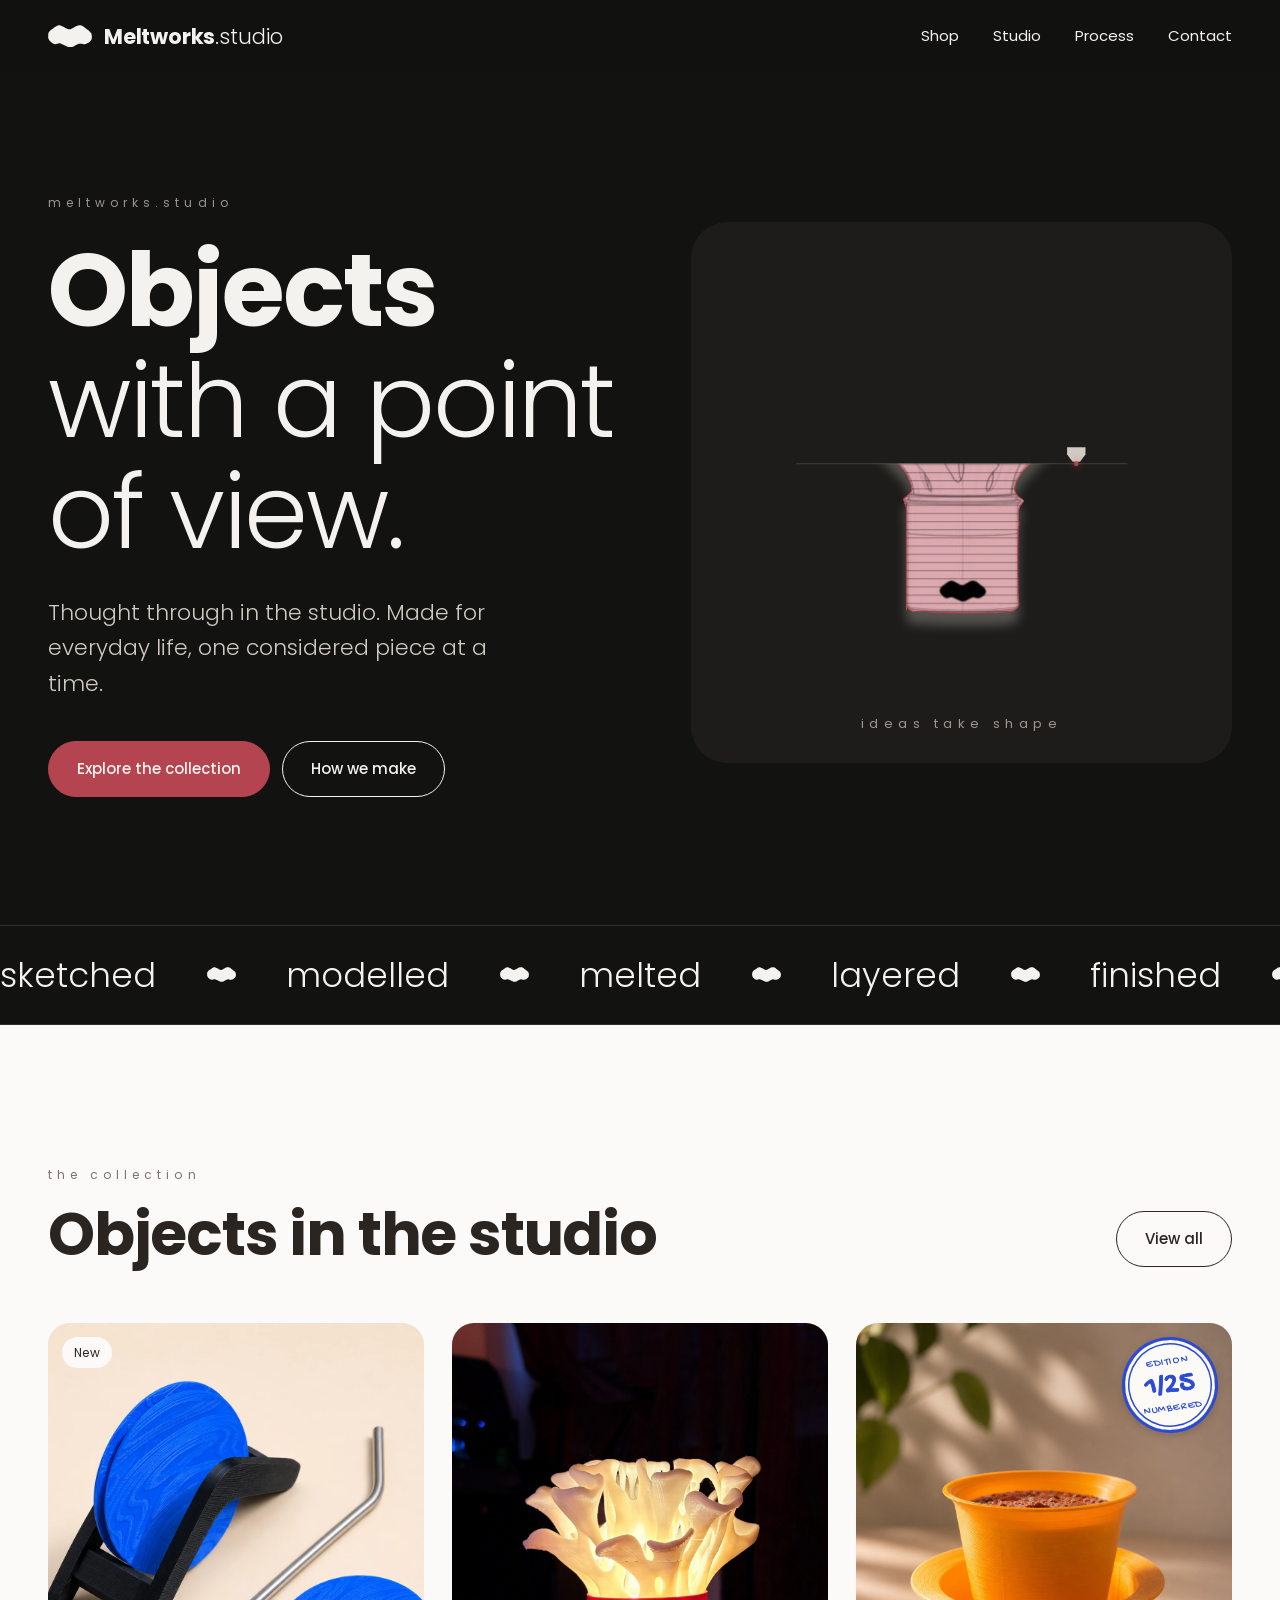
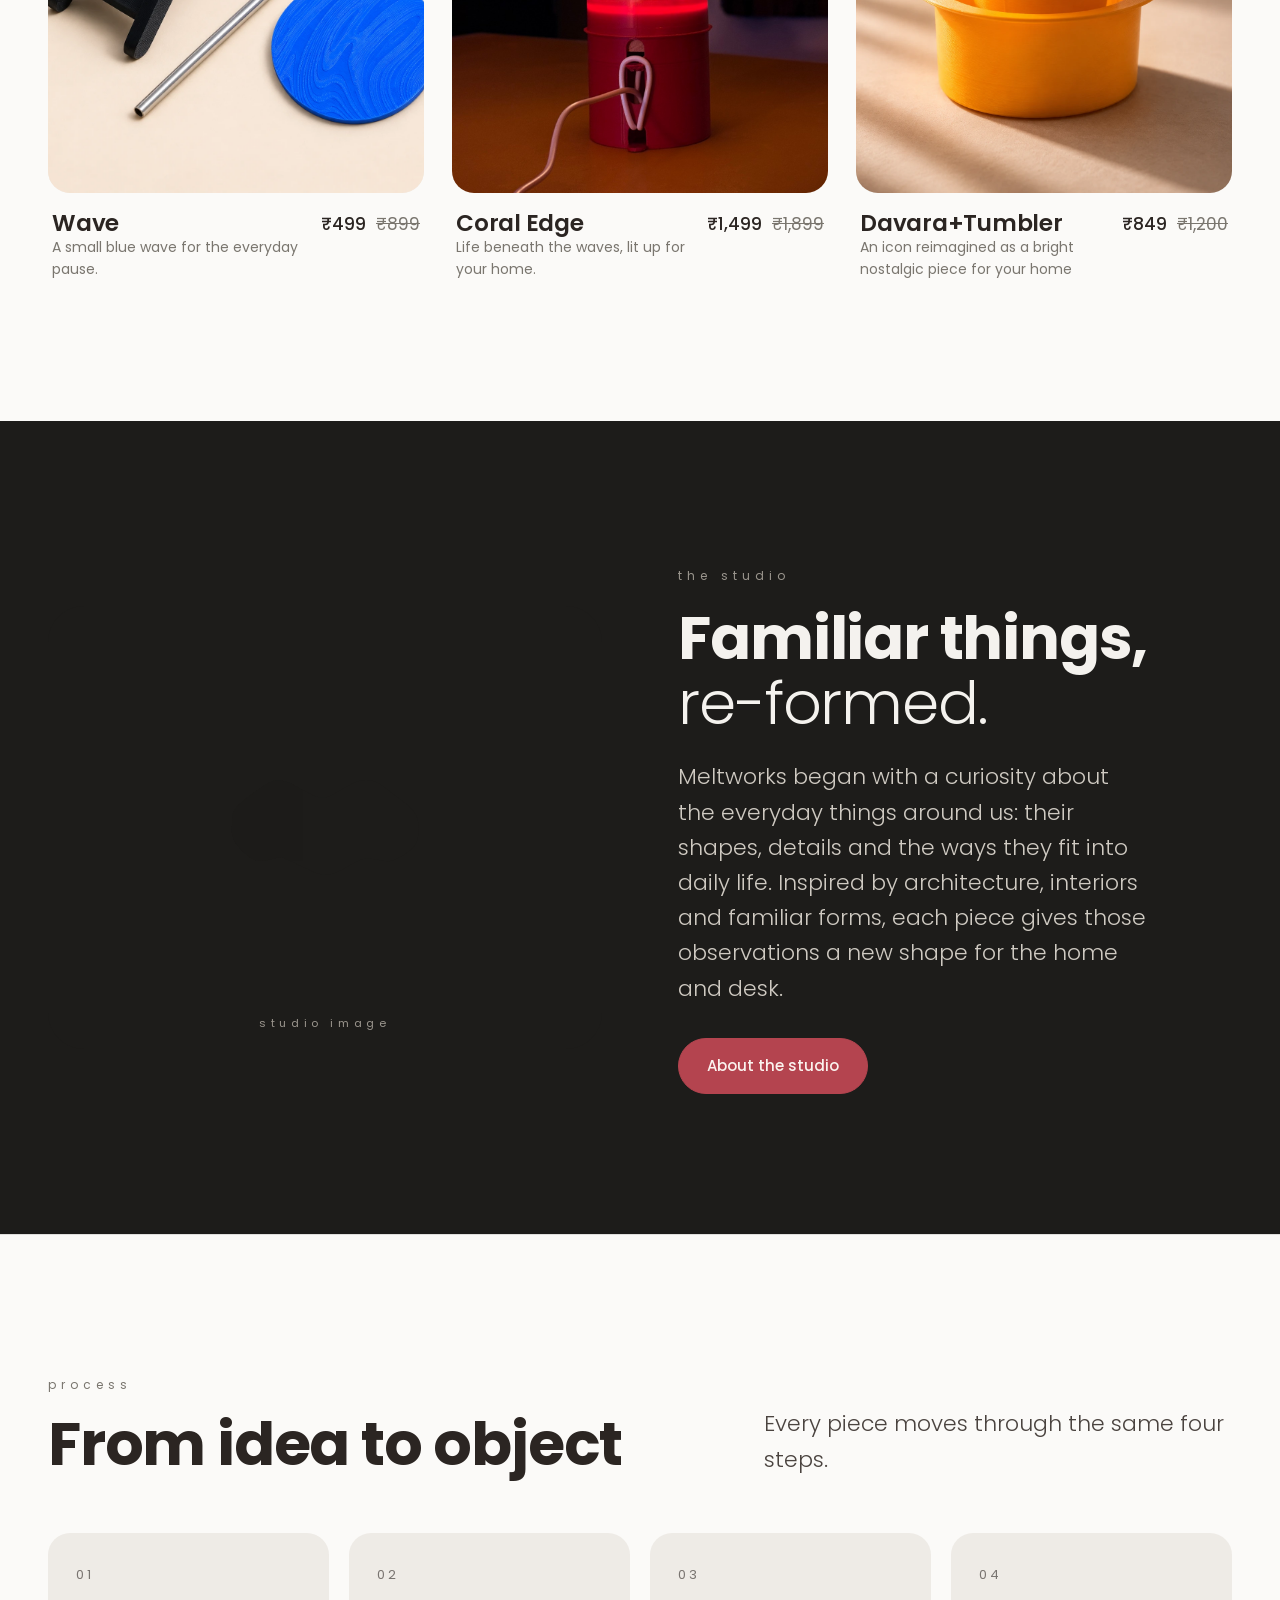
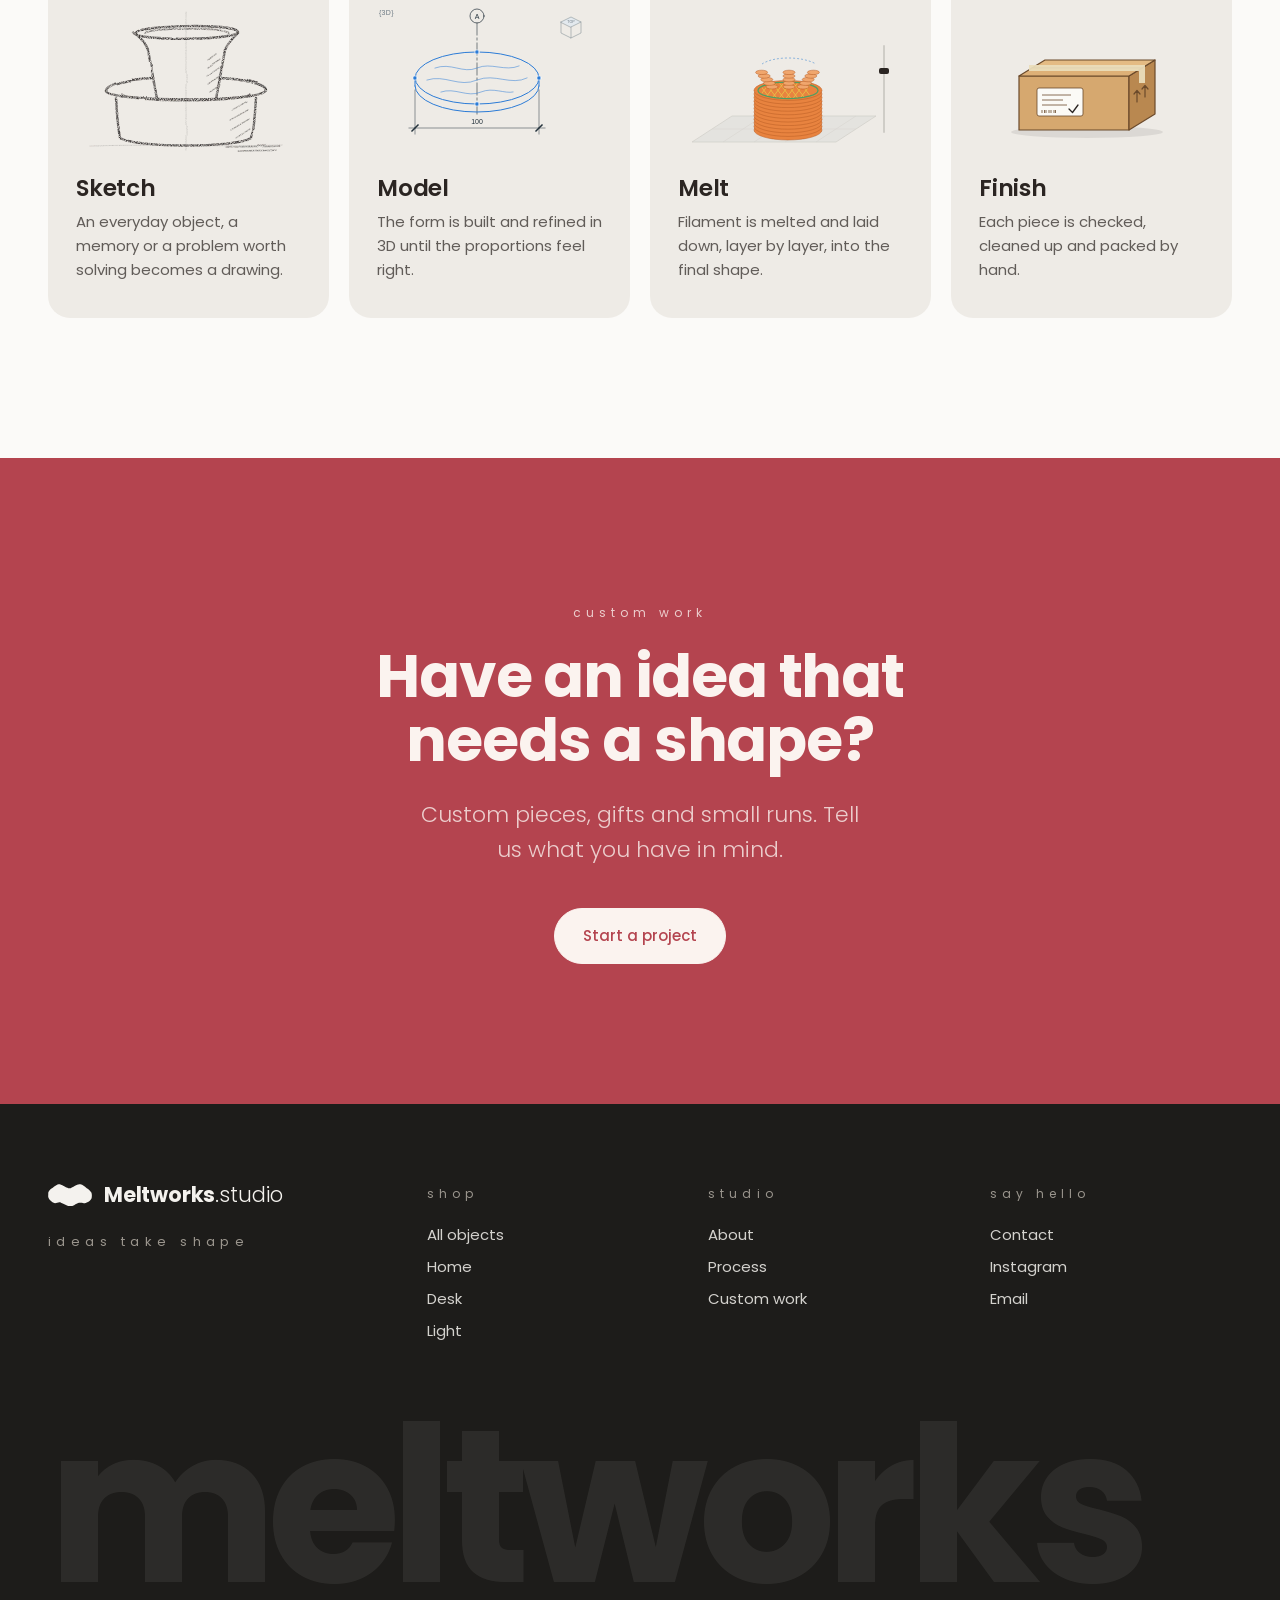
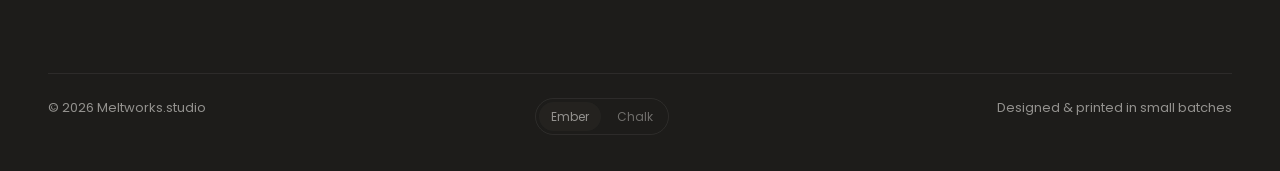
==== commit 88a40f32: "Animate the four process cards in mixed media Sketch draws in as a 6B pencil timelapse, Model as a R" ====
--- a/index.html
+++ b/index.html
@@ -10,7 +10,7 @@
 <link rel="preconnect" href="https://fonts.googleapis.com">
 <link rel="preconnect" href="https://fonts.gstatic.com" crossorigin>
 <link href="https://fonts.googleapis.com/css2?family=Gochi+Hand&family=Poppins:wght@300;400;500;600;700&display=swap" rel="stylesheet">
-<link rel="stylesheet" href="css/style.css?v=14">
+<link rel="stylesheet" href="css/style.css?v=15">
 </head>
 <body>
 <header class="site-header">
@@ -107,10 +107,107 @@
       <p class="lede">Every piece moves through the same four steps.</p>
     </div>
     <div class="steps">
-      <div class="step reveal"><h3>Sketch</h3><p>An everyday object, a memory or a problem worth solving becomes a drawing.</p></div>
-      <div class="step reveal"><h3>Model</h3><p>The form is built and refined in 3D until the proportions feel right.</p></div>
-      <div class="step reveal"><h3>Melt</h3><p>Filament is melted and laid down, layer by layer, into the final shape.</p></div>
-      <div class="step reveal"><h3>Finish</h3><p>Each piece is checked, cleaned up and packed by hand.</p></div>
+      <div class="step reveal">
+        <svg class="step-art art-pencil" viewBox="0 0 220 150" aria-hidden="true">
+          <defs>
+            <filter id="pencil-6b" x="-5%" y="-5%" width="110%" height="110%">
+              <feTurbulence type="fractalNoise" baseFrequency="0.035" numOctaves="2" seed="4" result="wobble"/>
+              <feDisplacementMap in="SourceGraphic" in2="wobble" scale="2.2" xChannelSelector="R" yChannelSelector="G" result="line"/>
+              <feTurbulence type="fractalNoise" baseFrequency="1.1" numOctaves="1" seed="9" result="tooth"/>
+              <feColorMatrix in="tooth" type="matrix" values="0 0 0 0 0  0 0 0 0 0  0 0 0 0 0  0 0 0 -2.2 1.75" result="grain"/>
+              <feComposite in="line" in2="grain" operator="in"/>
+            </filter>
+          </defs>
+          <g class="pencil">
+            <path pathLength="1" class="a-draw guide" style="--t:0s;--d:0.4s" d="M110 6 L110 144"/>
+            <path pathLength="1" class="a-draw guide" style="--t:0.35s;--d:0.45s" d="M14 140 C70 138 150 141 206 139"/>
+            <path pathLength="1" class="a-draw" style="--t:0.95s;--d:0.6s" d="M60 27 C60 19 160 17 162 26 C163 34 62 36 57 26.5"/>
+            <path pathLength="1" class="a-draw soft" style="--t:1.6s;--d:0.3s" d="M69 27 C76 22 145 21 153 27"/>
+            <path pathLength="1" class="a-draw" style="--t:1.95s;--d:0.35s" d="M60 28 C66 33 70 38 72 44 L81 93"/>
+            <path pathLength="1" class="a-draw" style="--t:2.35s;--d:0.35s" d="M162 27 C156 33 151 38 149 44 L140 93"/>
+            <path pathLength="1" class="a-draw" style="--t:2.85s;--d:0.5s" d="M30 85 C32 96 188 97 190 84"/>
+            <path pathLength="1" class="a-draw" style="--t:3.4s;--d:0.22s" d="M30 85 C31 77 55 73 77 72"/>
+            <path pathLength="1" class="a-draw" style="--t:3.65s;--d:0.22s" d="M143 72 C165 73 189 77 190 84"/>
+            <path pathLength="1" class="a-draw soft" style="--t:3.95s;--d:0.4s" d="M46 88 C52 97 168 97 174 88"/>
+            <path pathLength="1" class="a-draw" style="--t:4.45s;--d:0.65s" d="M40 92 C41 108 42 122 44 132 C60 142 160 142 176 132 C178 122 179 108 180 92"/>
+            <path pathLength="1" class="a-draw hatch" style="--t:5.25s;--d:0.55s" d="M132 54 L140 48 M131 62 L144 53 M131 70 L146 60 M132 78 L145 69 M134 86 L144 79"/>
+            <path pathLength="1" class="a-draw hatch" style="--t:5.85s;--d:0.5s" d="M156 104 L170 96 M154 114 L172 104 M155 124 L173 113 M160 132 L174 123"/>
+            <path pathLength="1" class="a-draw hatch" style="--t:6.4s;--d:0.4s" d="M150 141 C170 140 190 141 204 140 M162 145 C178 144 192 145 200 144"/>
+          </g>
+        </svg>
+        <h3>Sketch</h3><p>An everyday object, a memory or a problem worth solving becomes a drawing.</p></div>
+      <div class="step reveal">
+        <svg class="step-art art-cad" viewBox="0 0 220 150" aria-hidden="true">
+          <text class="a-pop tag" style="--t:0s;--d:0.3s" x="2" y="9">{3D}</text>
+          <path class="a-grow grid" style="--t:0.15s;--d:0.6s" d="M100 17 L100 108"/>
+          <g class="a-pop" style="--t:0.7s;--d:0.2s"><circle cx="100" cy="10" r="7"/><text x="100" y="12.6" text-anchor="middle">A</text></g>
+          <g class="a-pop cube" style="--t:0.85s;--d:0.25s"><path d="M184 16 L194 11 L204 16 L194 21 Z"/><path d="M184 16 L184 27 L194 32 L194 21 M204 16 L204 27 L194 32"/><text x="194" y="17.4" text-anchor="middle">TOP</text></g>
+          <g class="a-select" style="--t:3.4s;--d:0.25s">
+            <path pathLength="1" class="a-draw" style="--t:1.05s;--d:0.7s" d="M38 72 A62 26 0 1 1 162 72 A62 26 0 1 1 38 72"/>
+            <path pathLength="1" class="a-draw" style="--t:1.8s;--d:0.12s" d="M38 72 L38 80"/>
+            <path pathLength="1" class="a-draw" style="--t:1.95s;--d:0.12s" d="M162 72 L162 80"/>
+            <path pathLength="1" class="a-draw" style="--t:2.1s;--d:0.4s" d="M38 80 A62 26 0 0 0 162 80"/>
+            <path pathLength="1" class="a-draw fine" style="--t:2.55s;--d:0.25s" d="M58 62 C74 56 86 68 100 62 C114 56 128 66 142 60"/>
+            <path pathLength="1" class="a-draw fine" style="--t:2.8s;--d:0.25s" d="M50 74 C68 68 82 82 100 74 C118 67 134 80 150 72"/>
+            <path pathLength="1" class="a-draw fine" style="--t:3.05s;--d:0.2s" d="M64 86 C78 81 90 92 104 86 C116 81 128 88 136 86"/>
+          </g>
+          <path pathLength="1" class="a-draw thin" style="--t:2.9s;--d:0.25s" d="M38 84 L38 128 M162 84 L162 128"/>
+          <path pathLength="1" class="a-draw thin" style="--t:3.1s;--d:0.3s" d="M32 122 L168 122"/>
+          <g class="a-pop" style="--t:3.35s;--d:0.15s"><path class="tick" d="M35 125 L41 119 M159 125 L165 119"/><text x="100" y="118" text-anchor="middle">100</text></g>
+          <g class="a-pop grips" style="--t:3.55s;--d:0.15s"><circle cx="38" cy="72" r="2.2"/><circle cx="162" cy="72" r="2.2"/><circle cx="100" cy="46" r="2.2"/><circle cx="100" cy="98" r="2.2"/></g>
+        </svg>
+        <h3>Model</h3><p>The form is built and refined in 3D until the proportions feel right.</p></div>
+      <div class="step reveal">
+        <svg class="step-art art-slice" viewBox="0 0 220 150" aria-hidden="true">
+          <defs><clipPath id="slice-top"><ellipse cx="110" cy="84.4" rx="28" ry="7.4"/></clipPath></defs>
+          <g class="a-pop plate" style="--t:0s;--d:0.3s">
+            <path d="M14 136 L54 110 L198 110 L158 136 Z"/>
+            <path class="plate-grid" d="M45 136 L85 110 M76 136 L116 110 M107 136 L147 110 M138 136 L178 110 M34 123 L178 123"/>
+          </g>
+          <ellipse class="a-pop wall" style="--t:0.4s;--d:0.06s" cx="110" cy="124.0" rx="34" ry="10"/>
+          <ellipse class="a-pop wall" style="--t:0.57s;--d:0.06s" cx="110" cy="120.4" rx="34" ry="10"/>
+          <ellipse class="a-pop wall" style="--t:0.74s;--d:0.06s" cx="110" cy="116.8" rx="34" ry="10"/>
+          <ellipse class="a-pop wall" style="--t:0.91s;--d:0.06s" cx="110" cy="113.2" rx="34" ry="10"/>
+          <ellipse class="a-pop wall" style="--t:1.08s;--d:0.06s" cx="110" cy="109.6" rx="34" ry="10"/>
+          <ellipse class="a-pop wall" style="--t:1.25s;--d:0.06s" cx="110" cy="106.0" rx="34" ry="10"/>
+          <ellipse class="a-pop wall" style="--t:1.42s;--d:0.06s" cx="110" cy="102.4" rx="34" ry="10"/>
+          <ellipse class="a-pop wall" style="--t:1.59s;--d:0.06s" cx="110" cy="98.8" rx="34" ry="10"/>
+          <ellipse class="a-pop wall" style="--t:1.76s;--d:0.06s" cx="110" cy="95.2" rx="34" ry="10"/>
+          <ellipse class="a-pop wall" style="--t:1.93s;--d:0.06s" cx="110" cy="91.6" rx="34" ry="10"/>
+          <ellipse class="a-pop wall" style="--t:2.1s;--d:0.06s" cx="110" cy="88.0" rx="34" ry="10"/>
+          <ellipse class="a-pop wall" style="--t:2.27s;--d:0.06s" cx="110" cy="84.4" rx="34" ry="10"/>
+          <g class="a-pop" style="--t:2.32s;--d:0.1s">
+            <ellipse class="inner" cx="110" cy="84.4" rx="30" ry="8.2"/>
+            <path class="infill" clip-path="url(#slice-top)" d="M70 72.4 L88 96.4 M88 72.4 L70 96.4 M77 72.4 L95 96.4 M95 72.4 L77 96.4 M84 72.4 L102 96.4 M102 72.4 L84 96.4 M91 72.4 L109 96.4 M109 72.4 L91 96.4 M98 72.4 L116 96.4 M116 72.4 L98 96.4 M105 72.4 L123 96.4 M123 72.4 L105 96.4 M112 72.4 L130 96.4 M130 72.4 L112 96.4 M119 72.4 L137 96.4 M137 72.4 L119 96.4"/>
+          </g>
+          <g class="a-pop coral" style="--t:2.44s;--d:0.06s"><ellipse cx="94.0" cy="80.8" rx="6" ry="2.2"/><ellipse cx="111.0" cy="80.8" rx="6" ry="2.2"/><ellipse cx="125.0" cy="80.8" rx="6" ry="2.2"/></g>
+          <g class="a-pop coral" style="--t:2.61s;--d:0.06s"><ellipse cx="91.4" cy="77.2" rx="6" ry="2.2"/><ellipse cx="111.0" cy="77.2" rx="6" ry="2.2"/><ellipse cx="127.6" cy="77.2" rx="6" ry="2.2"/></g>
+          <g class="a-pop coral" style="--t:2.78s;--d:0.06s"><ellipse cx="88.8" cy="73.6" rx="6" ry="2.2"/><ellipse cx="111.0" cy="73.6" rx="6" ry="2.2"/><ellipse cx="130.2" cy="73.6" rx="6" ry="2.2"/></g>
+          <g class="a-pop coral" style="--t:2.95s;--d:0.06s"><ellipse cx="86.2" cy="70.0" rx="6" ry="2.2"/><ellipse cx="111.0" cy="70.0" rx="6" ry="2.2"/><ellipse cx="132.8" cy="70.0" rx="6" ry="2.2"/></g>
+          <g class="a-pop coral" style="--t:3.12s;--d:0.06s"><ellipse cx="83.6" cy="66.4" rx="6" ry="2.2"/><ellipse cx="111.0" cy="66.4" rx="6" ry="2.2"/><ellipse cx="135.4" cy="66.4" rx="6" ry="2.2"/></g>
+          <path class="a-pop travel" style="--t:3.39s;--d:0.2s" d="M84 58 C96 50 124 50 138 58"/>
+          <path class="track" d="M206 40 L206 126"/>
+          <rect class="a-slide handle" style="--t:.4s;--d:2.89s;--n:17" x="201" y="62" width="10" height="6" rx="2"/>
+        </svg>
+        <h3>Melt</h3><p>Filament is melted and laid down, layer by layer, into the final shape.</p></div>
+      <div class="step reveal">
+        <svg class="step-art art-box" viewBox="0 0 220 150" aria-hidden="true">
+          <ellipse class="a-pop shadow" style="--t:0s;--d:0.4s" cx="108" cy="126" rx="76" ry="6"/>
+          <g class="a-rise" style="--t:0s;--d:0.5s">
+            <path class="front" d="M40 70 L150 70 L150 124 L40 124 Z"/>
+            <path class="side" d="M150 70 L176 54 L176 108 L150 124 Z"/>
+            <path class="a-fold flap-back" style="--t:0s;--d:1.4s" d="M53 62 L163 62 L176 54 L66 54 Z"/>
+            <path class="a-fold flap-front" style="--t:0s;--d:1.9s" d="M40 70 L150 70 L163 62 L53 62 Z"/>
+          </g>
+          <path pathLength="1" class="a-draw box-tape" style="--t:2.45s;--d:0.5s" d="M50 62 L163 62 L163 77"/>
+          <g class="a-slap label" style="--t:3.0s;--d:0.35s">
+            <rect x="58" y="82" width="46" height="28" rx="2"/>
+            <path d="M63 89 L92 89 M63 94 L84 94 M63 99 L88 99 M63 104 L63 107 M65.5 104 L65.5 107 M67 104 L67 107 M70 104 L70 107 M72 104 L72 107 M75 104 L75 107 M76.5 104 L76.5 107"/>
+            <path class="check" d="M90 103 L93.5 106.5 L99 99"/>
+          </g>
+          <path class="a-pop arrows" style="--t:3.45s;--d:0.2s" d="M158 96 L158 85 M155 88 L158 84.5 L161 88 M166 91 L166 80 M163 83 L166 79.5 L169 83"/>
+        </svg>
+        <h3>Finish</h3><p>Each piece is checked, cleaned up and packed by hand.</p></div>
     </div>
   </div>
 </section>
--- a/css/style.css
+++ b/css/style.css
@@ -231,6 +231,81 @@
 }
 .step h3 { margin-bottom: 10px; }
 .step p { font-size: 15px; opacity: .72; }
+
+/* Step art: one medium per step. Each element's resting style is its finished
+   state; the animation only supplies the "before", so reduced motion shows the end. */
+.step-art { display: block; width: 100%; max-width: 220px; height: auto; margin: -28px 0 20px; overflow: visible; }
+.step:nth-child(2) .step-art { --lag: .6s; }
+.step:nth-child(3) .step-art { --lag: 1.2s; }
+.step:nth-child(4) .step-art { --lag: 1.8s; }
+.step-art .a-draw { stroke-dasharray: 1 1; }
+.step-art :is(.a-grow, .a-fold, .a-slap) { transform-box: fill-box; }
+.step.is-in .step-art [class*="a-"] {
+  animation: var(--anim) var(--d, .5s) var(--fn, ease-out) calc(var(--t, 0s) + .5s + var(--lag, 0s)) both;
+}
+.step-art .a-draw   { --anim: art-draw; }
+.step-art .a-pop    { --anim: art-pop; }
+.step-art .a-grow   { --anim: art-grow; transform-origin: top; }
+.step-art .a-select { --anim: art-select; }
+.step-art .a-slide  { --anim: art-slide; }
+.step-art .a-rise   { --anim: art-rise; }
+.step-art .a-fold   { --anim: art-fold; --fn: cubic-bezier(.5, 0, .3, 1); }
+.step-art .a-slap   { --anim: art-slap; --fn: cubic-bezier(.3, 1.5, .5, 1); transform-origin: center; }
+@keyframes art-draw   { 0% { stroke-dashoffset: 1; visibility: hidden; } 1% { visibility: visible; } 100% { stroke-dashoffset: 0; } }
+@keyframes art-pop    { from { opacity: 0; } }
+@keyframes art-grow   { from { transform: scaleY(0); } }
+@keyframes art-select { from { stroke: var(--cad-ink); } }
+@keyframes art-slide  { from { transform: translateY(58px); } }
+@keyframes art-rise   { from { opacity: 0; transform: translateY(10px); } }
+@keyframes art-fold   { 0%, 45% { transform: scaleY(-2.4); } }
+@keyframes art-slap   { from { opacity: 0; transform: scale(1.5) rotate(-8deg); } }
+
+/* 01 Sketch: 6B pencil, Procreate timelapse */
+.art-pencil .pencil { filter: url(#pencil-6b); }
+.art-pencil path { fill: none; stroke: #2f2b29; stroke-width: 2.4; stroke-linecap: round; stroke-linejoin: round; opacity: .88; --fn: steps(9, end); }
+.art-pencil .soft  { stroke-width: 1.7; opacity: .6; }
+.art-pencil .hatch { stroke-width: 1.3; opacity: .5; }
+.art-pencil .guide { stroke-width: .9;  opacity: .22; }
+
+/* 02 Model: Revit-style {3D} view, crisp vector linework */
+.art-cad { --cad-ink: #24323c; --cad-select: #2b7bd6; fill: none; stroke: var(--cad-ink); stroke-width: 1; stroke-linecap: square; }
+.art-cad .a-draw { --fn: linear; }
+.art-cad text { fill: var(--cad-ink); stroke: none; font: 7px Arial, Helvetica, sans-serif; }
+.art-cad .tag { fill: #6d7a84; }
+.art-cad .grid { stroke-width: .6; stroke-dasharray: 12 3 2 3; }
+.art-cad circle { stroke-width: .7; }
+.art-cad .cube { stroke: #8a959d; stroke-width: .6; }
+.art-cad .cube path:first-child { fill: #e3e9ee; }
+.art-cad .cube text { font-size: 3.6px; fill: #6d7a84; }
+.art-cad .a-select { stroke: var(--cad-select); }
+.art-cad .fine { stroke-width: .5; }
+.art-cad .thin { stroke-width: .5; stroke: var(--cad-ink); }
+.art-cad .tick { stroke-width: 1.5; }
+.art-cad .grips { fill: var(--cad-select); stroke: #fff; stroke-width: .6; }
+
+/* 03 Melt: slicer preview, layers stack bottom-up */
+.art-slice .plate { fill: #e4e3df; stroke: #cbc9c3; stroke-width: .6; }
+.art-slice .plate-grid { fill: none; stroke: #d4d2cc; stroke-width: .5; }
+.art-slice .wall { fill: #e8833f; stroke: #b75d24; stroke-width: .5; }
+.art-slice .inner { fill: #e8833f; stroke: #4f9e62; stroke-width: 1.3; }
+.art-slice .infill { fill: none; stroke: #e7c64a; stroke-width: .8; }
+.art-slice .coral { fill: #f0a66d; stroke: #b75d24; stroke-width: .5; }
+.art-slice .travel { fill: none; stroke: #4a8fd6; stroke-width: .6; stroke-dasharray: 2 2; }
+.art-slice .track { stroke: #cfcdc7; stroke-width: 2; stroke-linecap: round; }
+.art-slice .handle { fill: #2b2522; --fn: steps(var(--n, 17), end); }
+
+/* 04 Finish: flat kraft-paper box, folded, taped and labelled */
+.art-box { stroke: #6b4a2b; stroke-width: 1.2; stroke-linejoin: round; }
+.art-box .shadow { fill: rgba(0, 0, 0, .08); stroke: none; }
+.art-box .front { fill: #d6a86f; }
+.art-box .side { fill: #b98850; }
+.art-box .flap-back { fill: #e4bb83; transform-origin: top; }
+.art-box .flap-front { fill: #ddb077; transform-origin: bottom; }
+.art-box .box-tape { fill: none; stroke: var(--tape); stroke-width: 6; stroke-linecap: butt; stroke-linejoin: miter; }
+.art-box .label rect { fill: #fbfaf6; stroke-width: .8; }
+.art-box .label path { fill: none; stroke-width: .8; }
+.art-box .label .check { stroke: #2b2522; stroke-width: 1.3; stroke-linecap: round; }
+.art-box .arrows { fill: none; stroke-linecap: round; }
 
 /* ---------- Split / story ---------- */
 .split { display: grid; grid-template-columns: minmax(0, 1fr) minmax(0, 1fr); gap: clamp(32px, 6vw, 96px); align-items: center; }
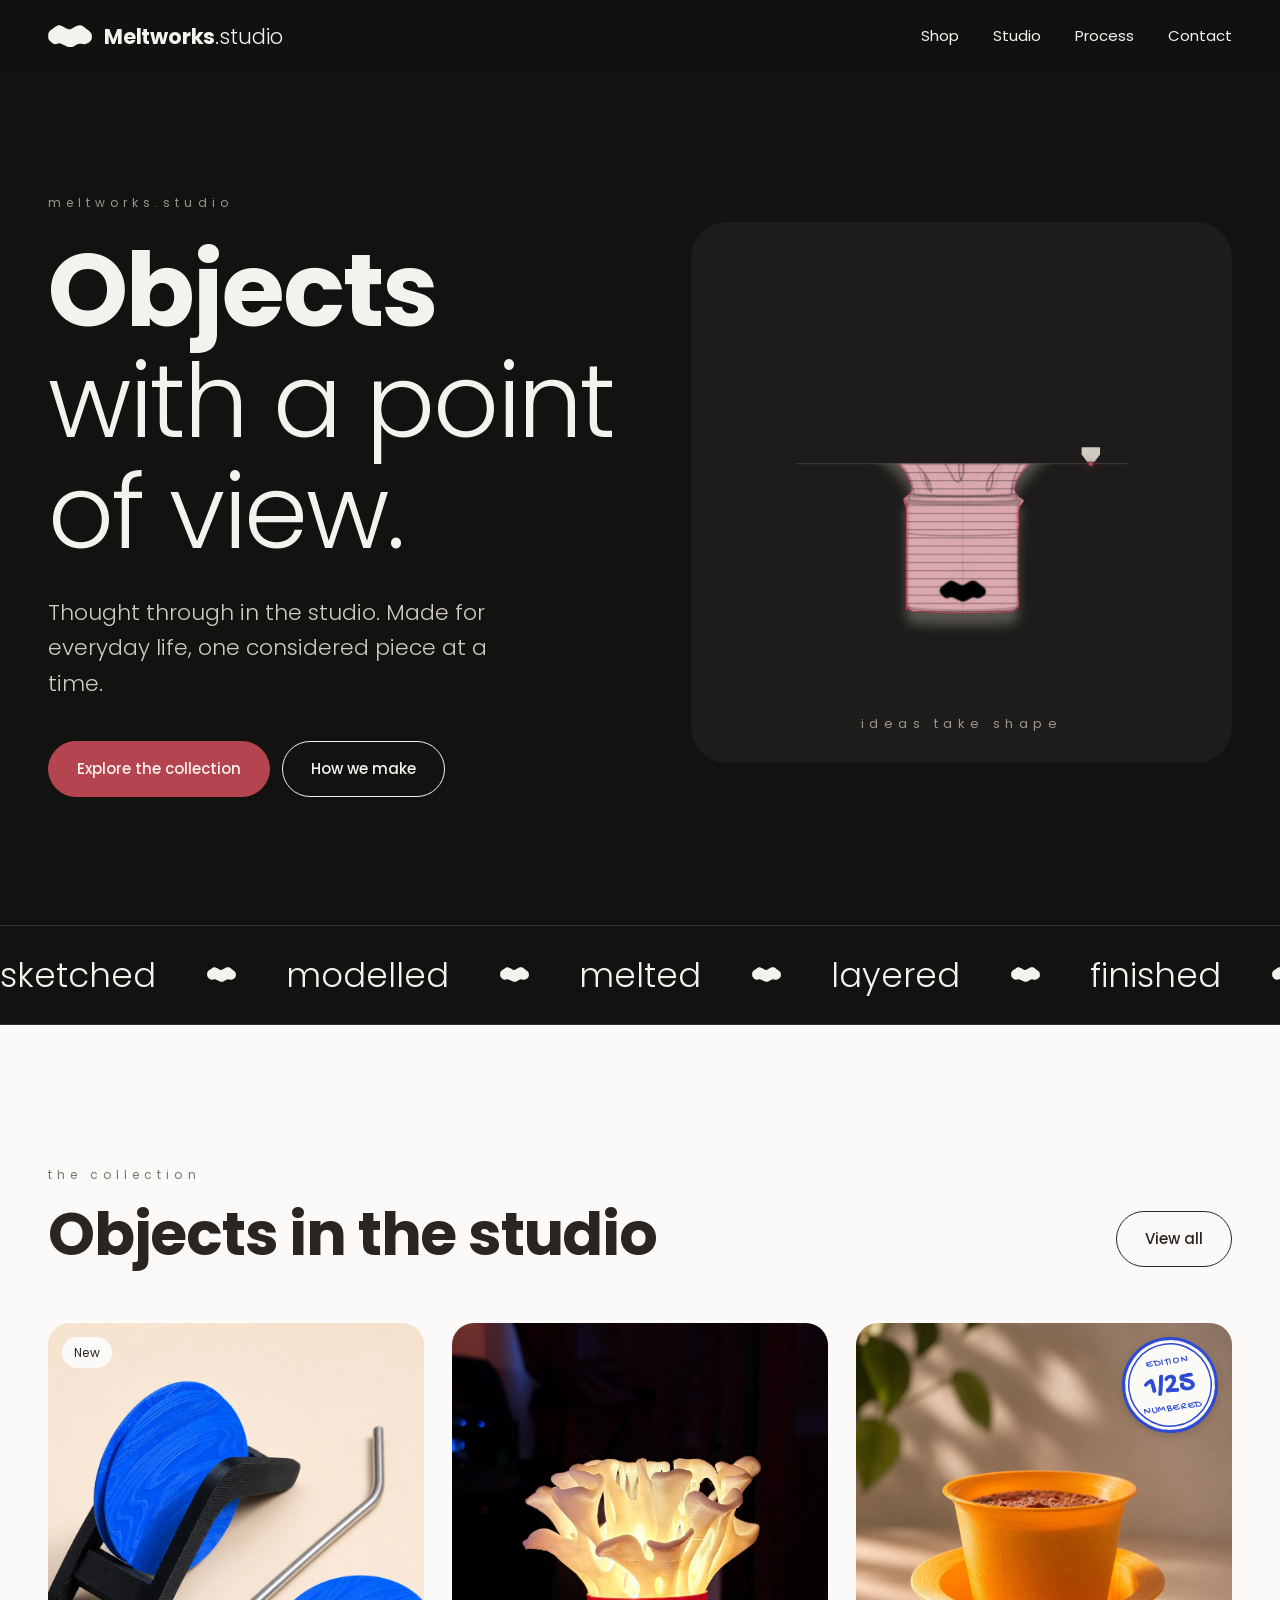
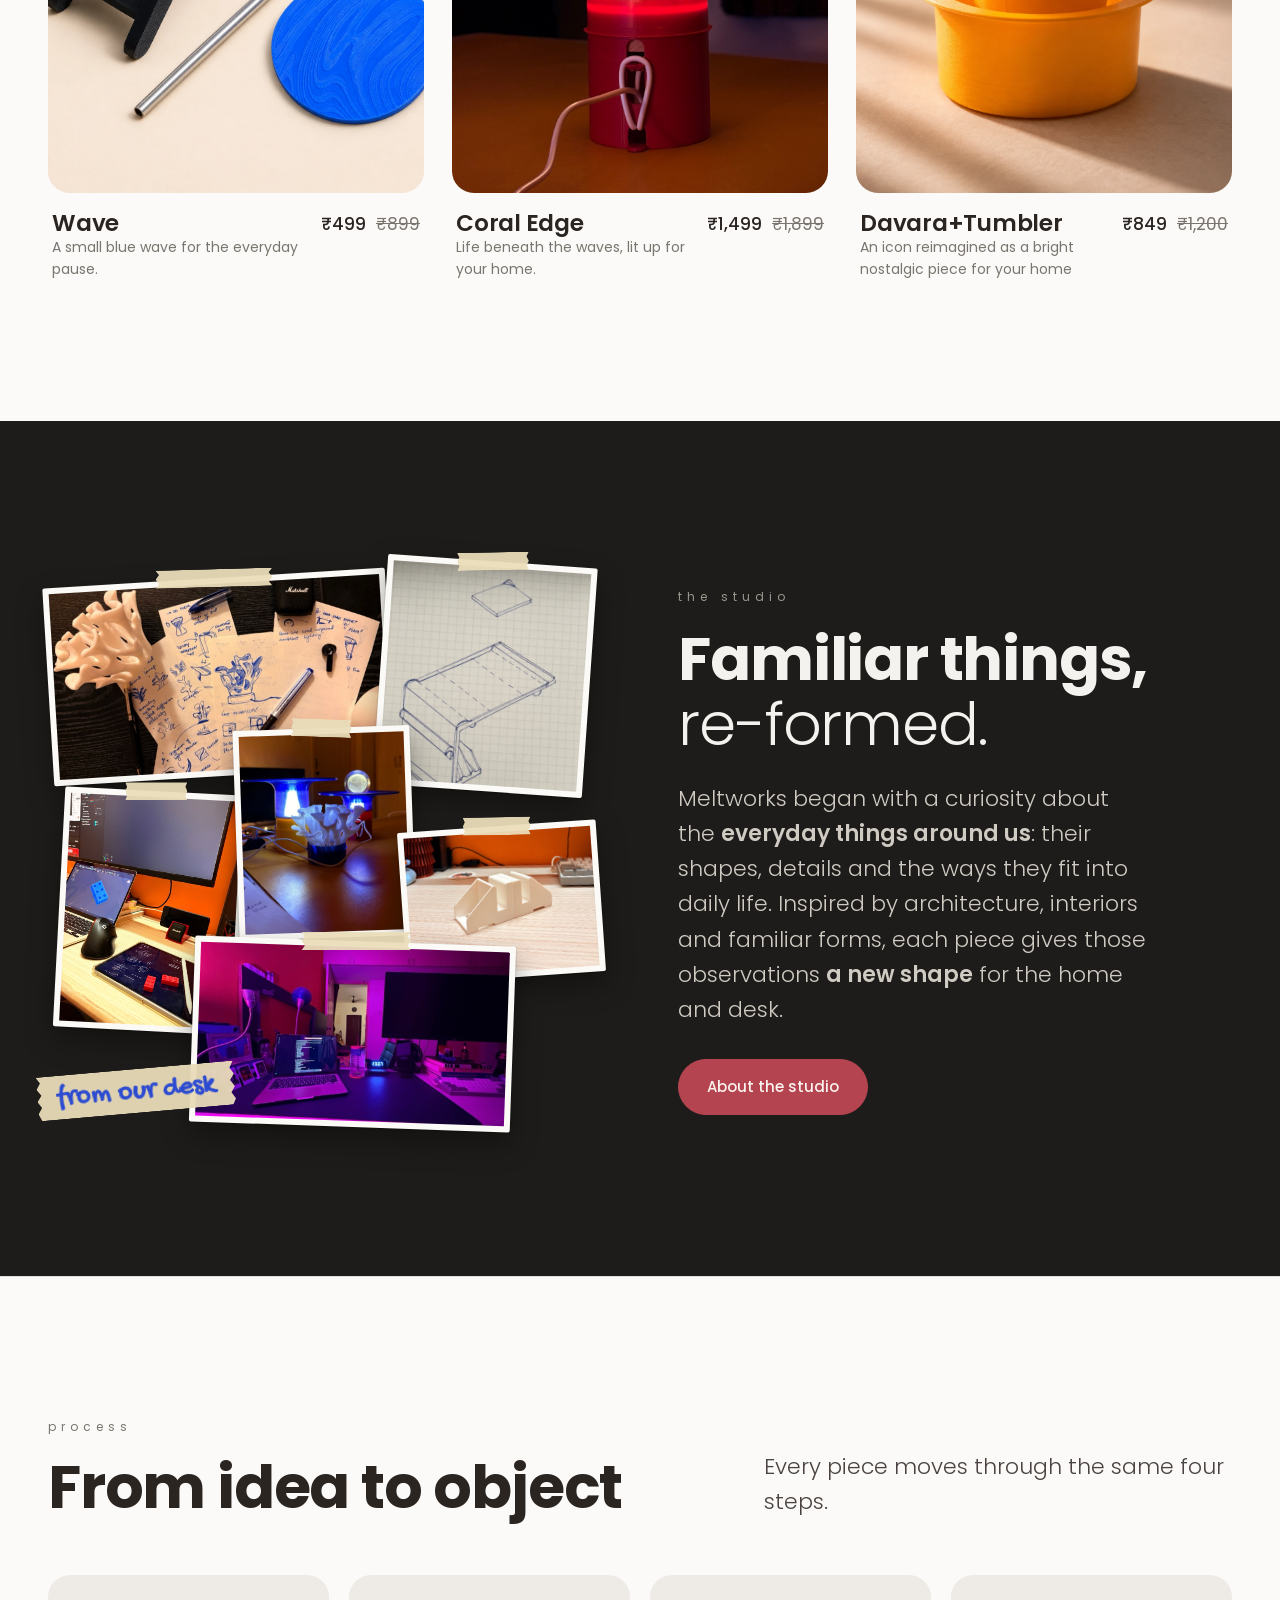
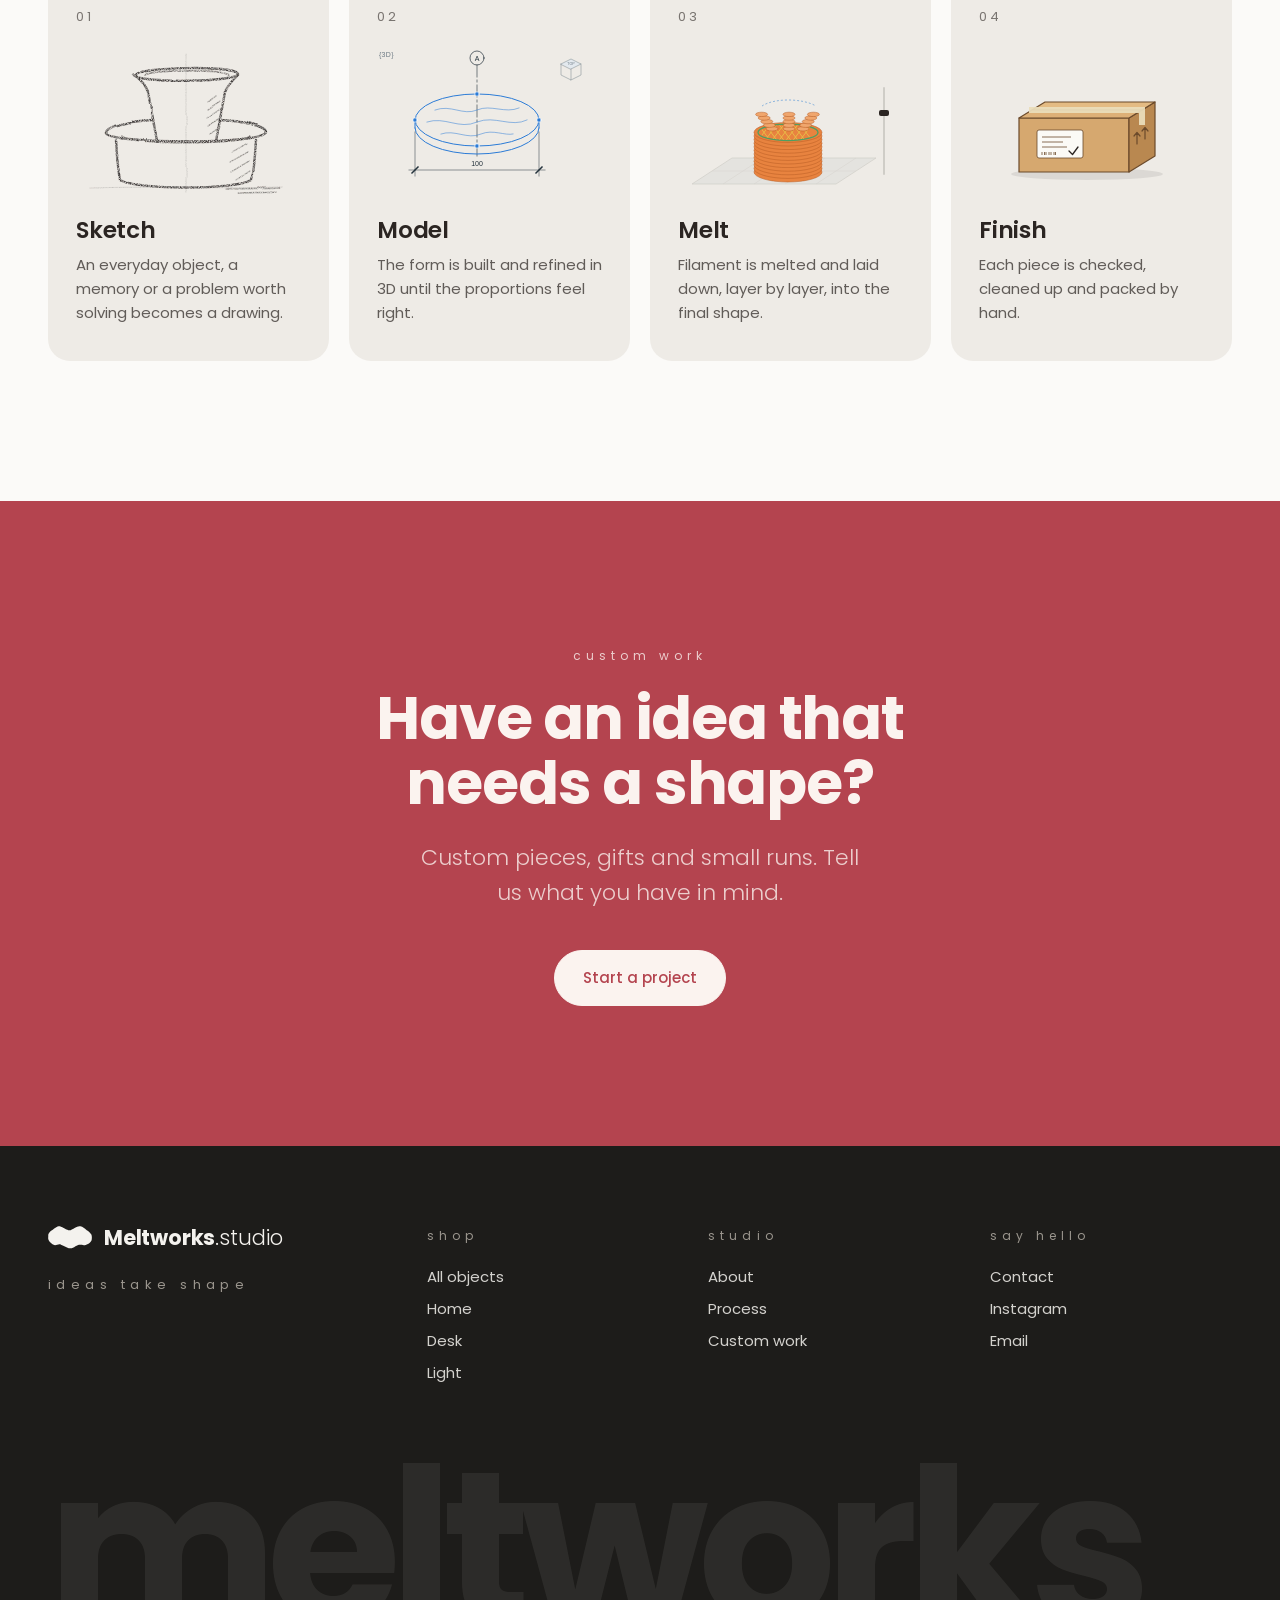
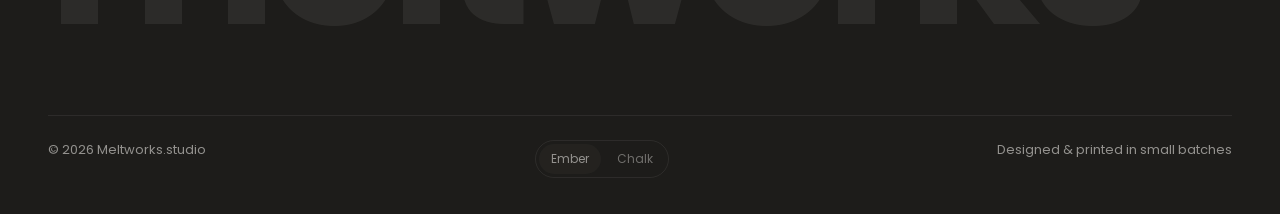
==== commit 7b1eca71: "Studio photo collage, bolder studio intro, stylesheet cache bump Replace the studio placeholder on t" ====
--- a/index.html
+++ b/index.html
@@ -90,11 +90,19 @@
 
 <section class="section section--studio">
   <div class="container split">
-    <div class="media-box reveal"><div class="ph"><svg viewBox="0 0 477 245" fill="currentColor" aria-hidden="true"><path d="M475 115 C476 123.2 475.7 131.7 474.7 139.9 C473.6 148.1 472.6 156.6 468.5 164 C464.4 171.3 457.1 178 450.2 183.9 C443.2 189.7 435.1 194.8 426.7 198.9 C418.3 203 411.2 207.7 399.9 208.3 C388.6 208.9 369.6 203.6 358.9 202.7 C348.2 201.8 342 202.2 335.8 203 C329.5 203.8 325.8 205.9 321.5 207.7 C317.1 209.5 313.6 211.7 309.8 213.8 C306 215.8 302.3 217.8 298.6 219.9 C294.9 222.1 291.4 224.5 287.7 226.7 C284 228.8 280.1 230.8 276.2 232.7 C272.3 234.6 268.3 236.5 264.1 238 C260 239.5 255.7 240.9 251.3 241.7 C247 242.4 242.4 242.4 238 242.3 C233.6 242.2 229.1 241.9 224.8 241 C220.4 240.1 216.2 238.5 212.1 236.9 C208 235.3 204.1 233.2 200.2 231.3 C196.3 229.5 192.6 227.5 188.7 225.7 C184.9 223.9 180.9 222.3 177.1 220.5 C173.2 218.7 169.6 216.5 165.6 214.7 C161.6 212.8 157.4 211.1 153.1 209.2 C148.8 207.3 145 205 139.9 203.3 C134.7 201.6 132.6 198.4 122.1 199.1 C111.5 199.9 88.8 208 76.6 208 C64.4 208 56.9 203.3 49 199.1 C41.2 194.9 35.7 188.7 29.6 182.7 C23.5 176.6 16.8 170.1 12.3 162.9 C7.9 155.8 4.3 147.7 2.7 139.7 C1.1 131.7 2.4 123.2 2.7 115 C2.9 106.8 1.6 98.2 4 90.4 C6.4 82.6 11.5 74.8 17.1 68.1 C22.8 61.4 30.9 55.5 37.7 50 C44.6 44.5 51.6 39.6 58.1 35 C64.6 30.3 70.9 26.1 76.8 22 C82.8 17.9 87.8 13.5 94.1 10.5 C100.3 7.4 106.6 4.3 114.3 3.7 C122.1 3.2 131.4 4.1 140.6 7 C149.8 9.9 161.4 16.9 169.6 21 C177.8 25.1 184 28.6 189.8 31.7 C195.6 34.7 200.1 37.2 204.3 39.3 C208.5 41.5 211.8 43.1 215 44.3 C218.2 45.6 220.8 46.2 223.5 46.7 C226.1 47.1 228.4 47 230.9 47 C233.3 47.1 235.6 47.3 238 47 C240.4 46.7 242.8 45.8 245.4 45 C248 44.2 250.5 43.5 253.5 42 C256.6 40.5 259.9 38.2 263.7 36 C267.5 33.8 271.4 31.8 276.3 29 C281.3 26.2 286.7 22.9 293.3 19.3 C299.9 15.8 308.4 10.5 316.1 7.7 C323.8 4.8 332.2 2.8 339.5 2.3 C346.9 1.9 353.8 3.2 360.3 5 C366.7 6.8 372.5 9.9 378.1 13.2 C383.8 16.5 388.6 20.8 394.1 24.9 C399.5 29.1 405 33.4 411 38.1 C417 42.7 423.2 47.4 430 52.7 C436.8 57.9 445.3 63.3 451.7 69.6 C458.2 76 464.7 83.2 468.6 90.8 C472.5 98.4 474 106.8 475 115Z"/></svg></div><span class="ph-label">studio image</span></div>
+    <div class="collage reveal">
+      <figure class="print" style="--x:0%;--y:3%;--w:62%;--r:-3.5deg;--ar:16/9;--tr:2deg;--i:0"><img src="assets/studio/studio-coral-sketches.jpg" width="900" height="506" alt="Pen sketches of a coral lamp spread across a desk beside the printed coral" loading="lazy"></figure>
+      <figure class="print" style="--x:60%;--y:0%;--w:38%;--r:4deg;--ar:820/900;--tr:-5deg;--i:1"><img src="assets/studio/studio-grid-sketch.jpg" width="820" height="900" alt="Isometric pen sketch of a desk stand on grid paper" loading="lazy"></figure>
+      <figure class="print" style="--x:2%;--y:40%;--w:33%;--r:3deg;--ar:3/4;--tr:-3deg;--i:2"><img src="assets/studio/studio-fusion-desk.jpg" width="750" height="900" alt="A brick being modelled in Fusion on a laptop, with printed red bricks and a phone stand on the desk" loading="lazy"></figure>
+      <figure class="print" style="--x:34%;--y:29%;--w:32%;--r:-2deg;--ar:750/900;--tr:4deg;--i:3"><img src="assets/studio/studio-lamps.jpg" width="750" height="900" alt="Coral Edge and two glowing blue lamps lit up on a desk at night" loading="lazy"></figure>
+      <figure class="print" style="--x:64%;--y:46%;--w:36%;--r:-4deg;--ar:4/3;--tr:3deg;--i:4"><img src="assets/studio/studio-charging-stand.jpg" width="900" height="675" alt="A printed white charging stand on a wooden desk" loading="lazy"></figure>
+      <figure class="print" style="--x:26%;--y:66%;--w:58%;--r:2deg;--ar:16/9;--tr:-2deg;--i:5"><img src="assets/studio/studio-desk-night.jpg" width="900" height="506" alt="The studio desk at night under pink and violet light" loading="lazy"></figure>
+      <span class="collage-note" aria-hidden="true">from our desk</span>
+    </div>
     <div class="reveal">
       <span class="eyebrow">the studio</span>
       <h2 style="margin-top:18px">Familiar things, <span class="light">re-formed.</span></h2>
-      <p class="lede">Meltworks began with a curiosity about the everyday things around us: their shapes, details and the ways they fit into daily life. Inspired by architecture, interiors and familiar forms, each piece gives those observations a new shape for the home and desk.</p>
+      <p class="lede">Meltworks began with a curiosity about the <strong>everyday things around us</strong>: their shapes, details and the ways they fit into daily life. Inspired by architecture, interiors and familiar forms, each piece gives those observations <strong>a new shape</strong> for the home and desk.</p>
       <div class="btn-row" style="margin-top:32px"><a class="btn" href="about.html">About the studio</a></div>
     </div>
   </div>
--- a/css/style.css
+++ b/css/style.css
@@ -113,6 +113,7 @@
 p { margin: 0; }
 .light { font-weight: 300; }
 .lede { font-size: clamp(18px, 2vw, 22px); font-weight: 300; color: var(--ink-soft); max-width: 36ch; }
+.lede strong { font-weight: 600; }
 .eyebrow {
   font-size: 12px; font-weight: 400; text-transform: lowercase;
   letter-spacing: var(--track-wide); color: var(--muted);
@@ -230,7 +231,6 @@
   display: block; font-size: 13px; letter-spacing: .2em; margin-bottom: 48px; opacity: .6;
 }
 .step h3 { margin-bottom: 10px; }
-.step p { font-size: 15px; opacity: .72; }
 
 /* Step art: one medium per step. Each element's resting style is its finished
    state; the animation only supplies the "before", so reduced motion shows the end. */
@@ -306,6 +306,7 @@
 .art-box .label path { fill: none; stroke-width: .8; }
 .art-box .label .check { stroke: #2b2522; stroke-width: 1.3; stroke-linecap: round; }
 .art-box .arrows { fill: none; stroke-linecap: round; }
+.step p { font-size: 15px; opacity: .72; }
 
 /* ---------- Split / story ---------- */
 .split { display: grid; grid-template-columns: minmax(0, 1fr) minmax(0, 1fr); gap: clamp(32px, 6vw, 96px); align-items: center; }
@@ -467,3 +468,31 @@
 .mw-logo__head line   { stroke: var(--ink); stroke-opacity: .18; }
 .mw-logo__head .mw-logo__nozzle { fill: var(--ink-soft); }
 .mw-logo__head circle { fill: var(--accent); filter: drop-shadow(0 0 4px var(--accent)); }
+
+/* Studio collage: taped photo prints, scattered */
+.collage { position: relative; aspect-ratio: 1 / 1.04; }
+.collage .print {
+  position: absolute; left: var(--x); top: var(--y); width: var(--w); margin: 0; z-index: calc(var(--i) + 1);
+  padding: 6px; background: var(--sticker-paper); border-radius: 2px;
+  box-shadow: 0 1px 2px rgba(0,0,0,.25), 0 12px 28px rgba(0,0,0,.35);
+  opacity: 0; transform: translateY(18px) rotate(calc(var(--r) * 2)) scale(.96);
+  transition: opacity .7s var(--ease), transform .9s var(--ease), box-shadow .4s var(--ease);
+  transition-delay: calc(.15s + var(--i) * 90ms);
+}
+.collage.is-in .print { opacity: 1; transform: rotate(var(--r)); }
+.collage .print img { display: block; width: 100%; height: auto; aspect-ratio: var(--ar); object-fit: cover; }
+.collage .print::before {
+  content: ""; position: absolute; top: -9px; left: 50%; width: 34%; height: 18px; z-index: 1;
+  background: var(--tape); transform: translateX(-50%) rotate(var(--tr));
+  clip-path: polygon(0 0, 3% 25%, 0 50%, 3% 75%, 0 100%, 100% 100%, 97% 75%, 100% 50%, 97% 25%, 100% 0);
+}
+@media (hover: hover) {
+  .collage.is-in .print:hover { z-index: 10; transform: rotate(0deg) scale(1.04); transition-delay: 0s; box-shadow: 0 2px 4px rgba(0,0,0,.25), 0 22px 40px rgba(0,0,0,.45); }
+}
+.collage-note {
+  position: absolute; left: -2%; bottom: 4%; z-index: 9;
+  background: var(--tape); color: var(--sticker-ink);
+  font-family: var(--hand); font-size: clamp(20px, 2.2vw, 28px); line-height: 1; white-space: nowrap; -webkit-text-stroke: .7px currentColor;
+  padding: 9px 20px 7px; transform: rotate(-5deg); filter: drop-shadow(0 2px 3px rgba(0,0,0,.2));
+  clip-path: polygon(0 0, 2% 14%, 0 28%, 2.2% 42%, 0 56%, 2% 70%, 0 84%, 1.6% 100%, 98.4% 100%, 100% 86%, 98% 72%, 100% 58%, 97.8% 44%, 100% 30%, 98% 16%, 100% 0);
+}
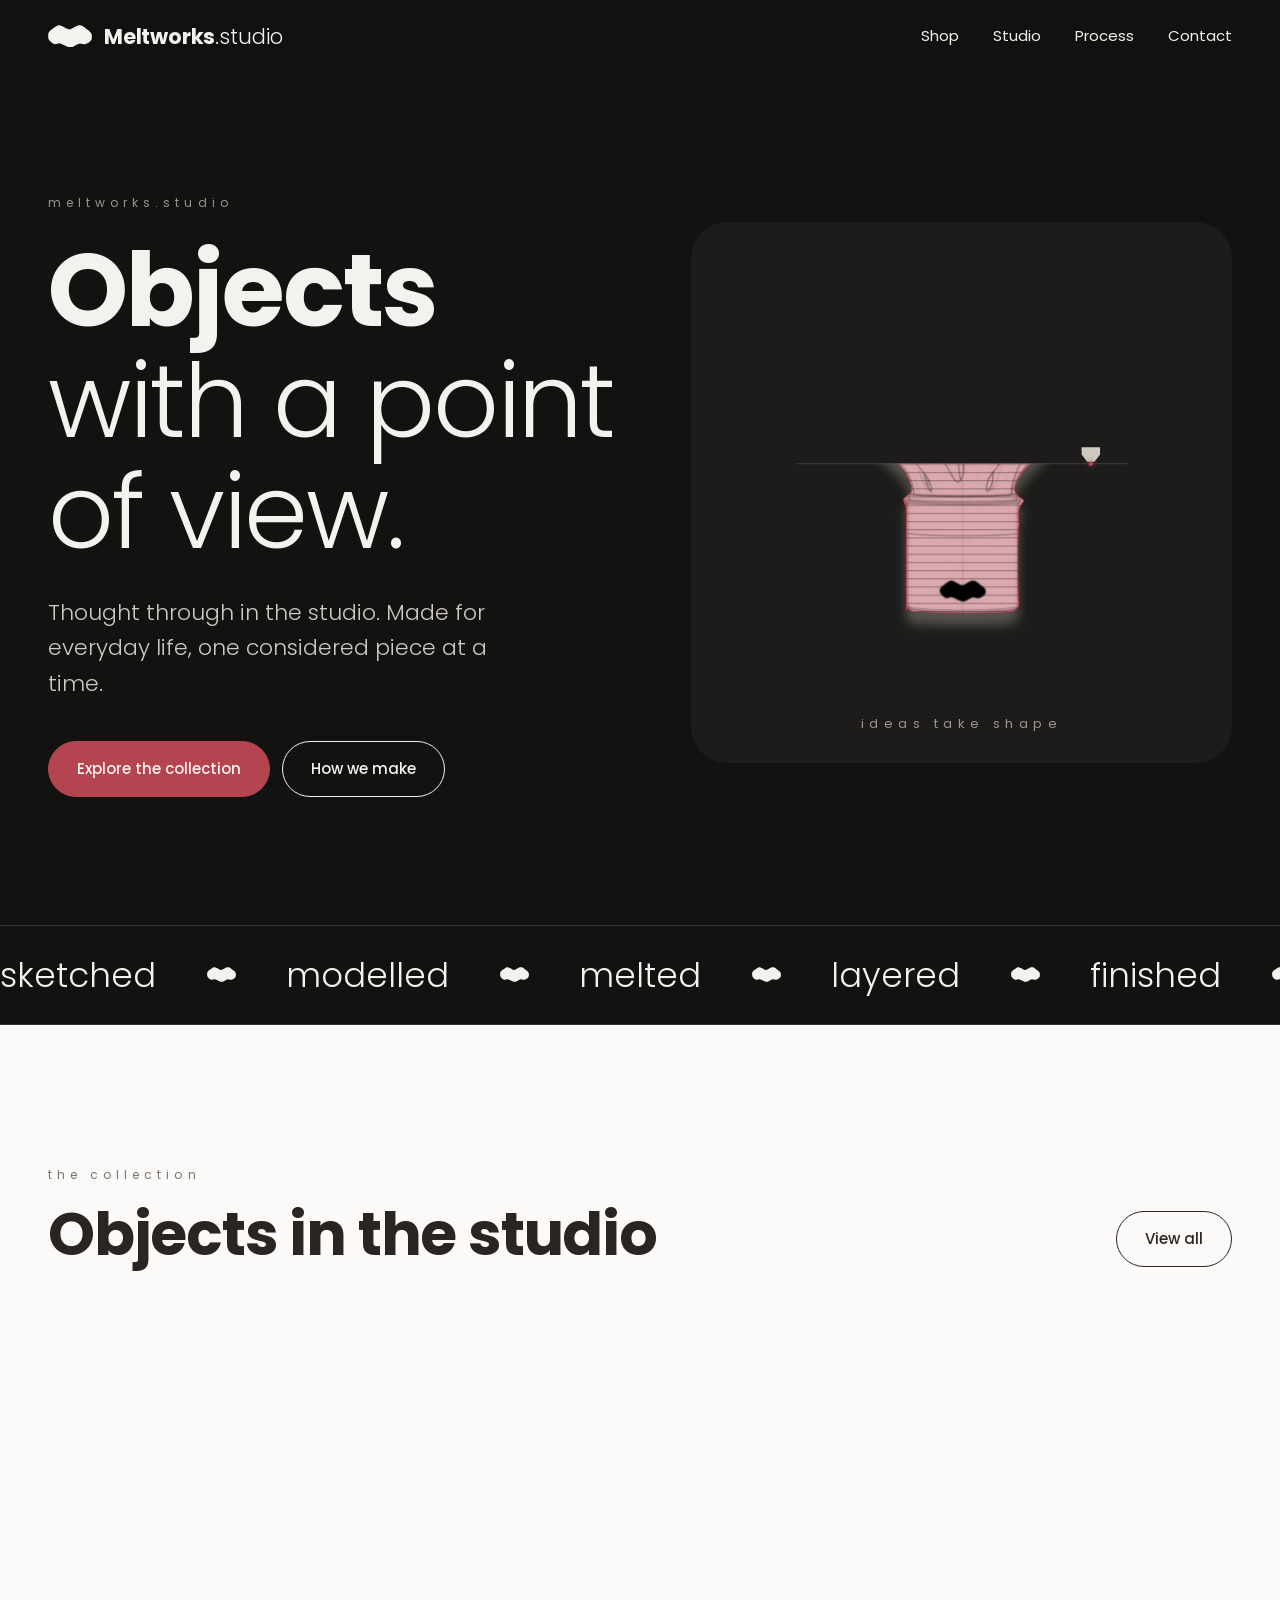
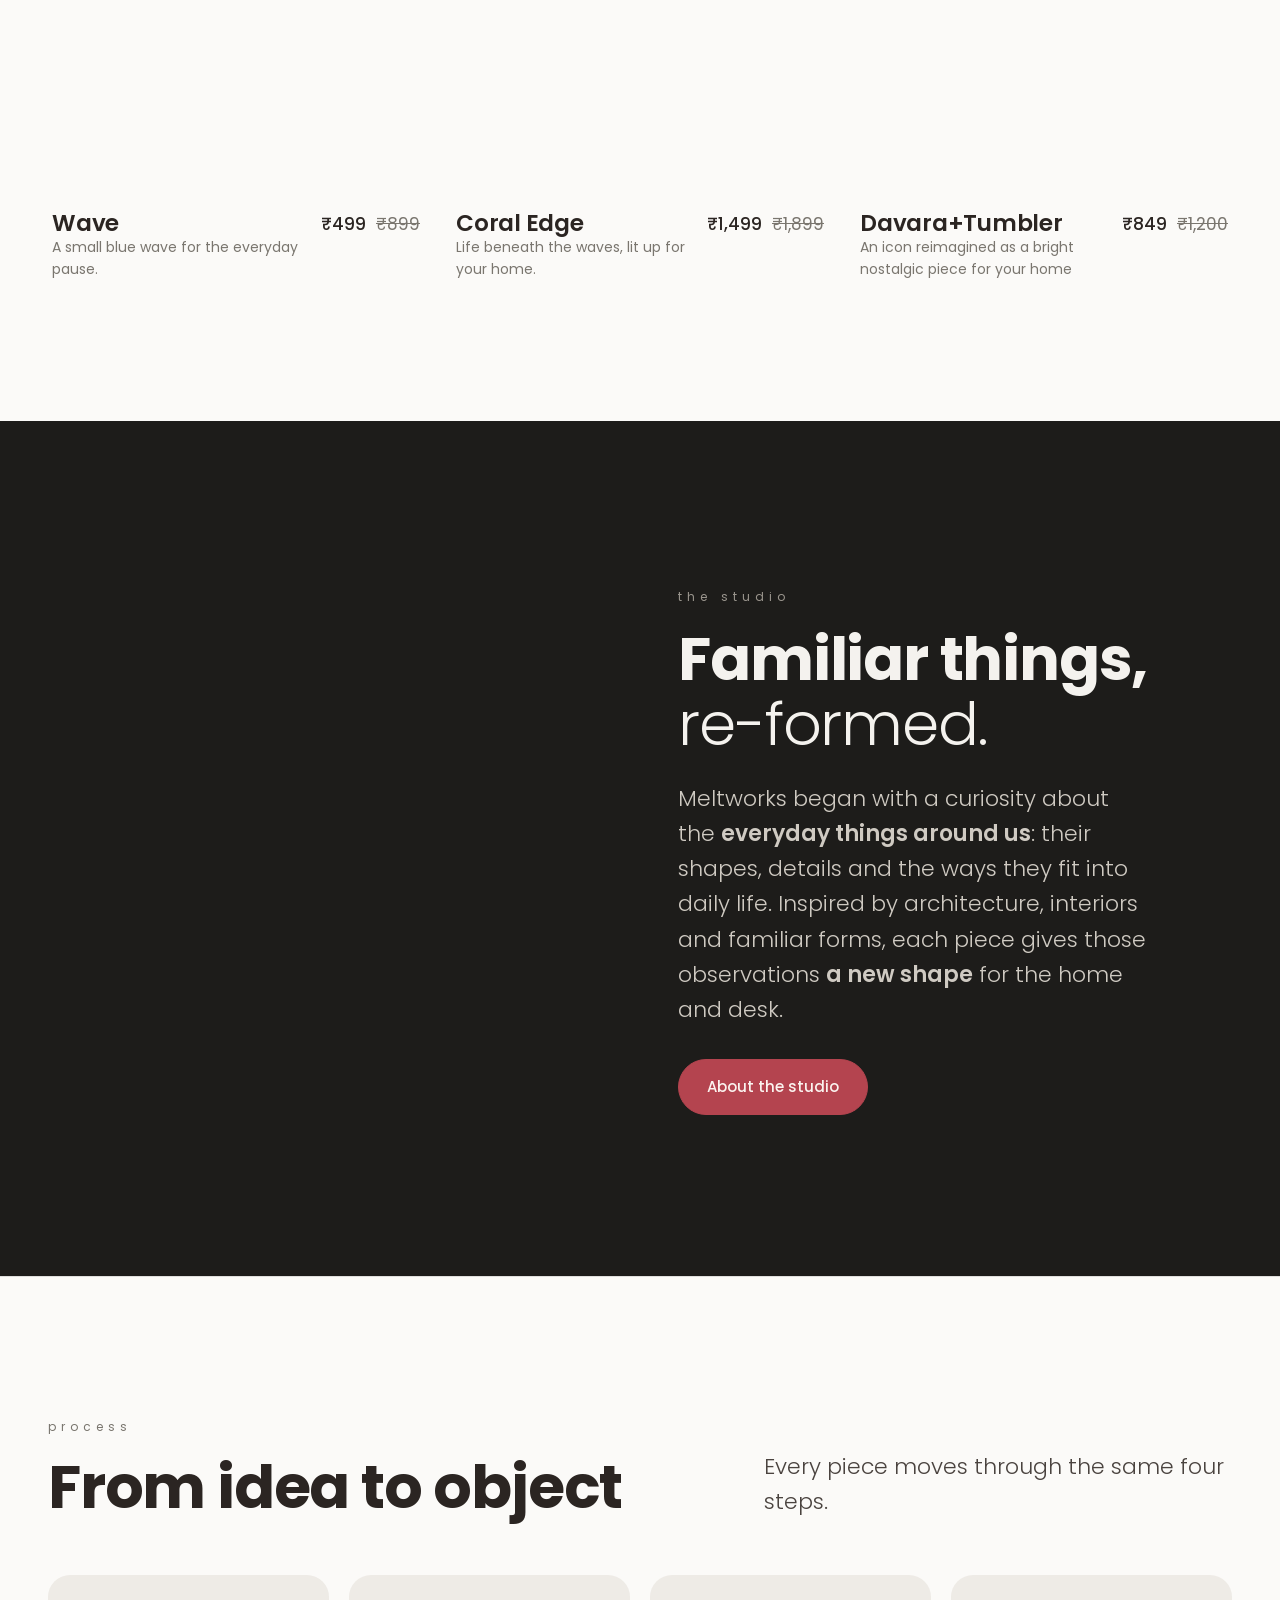
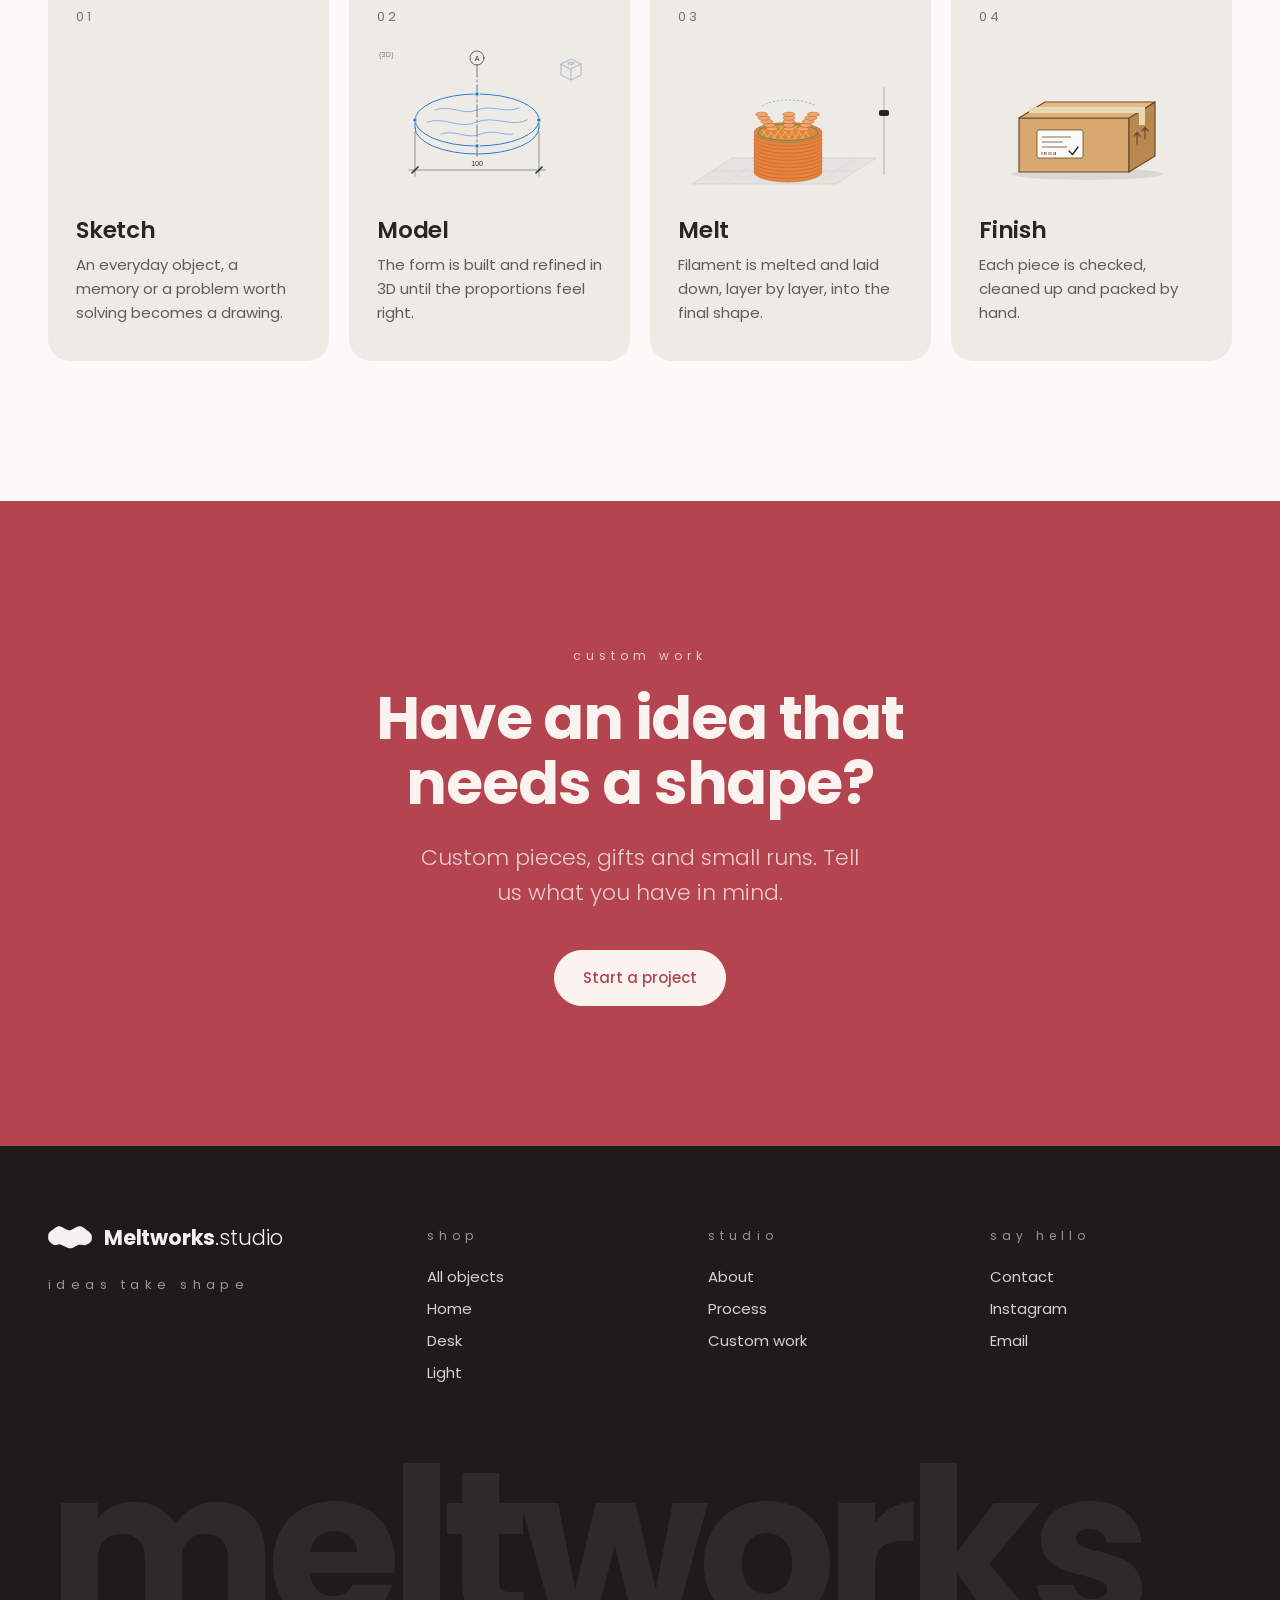
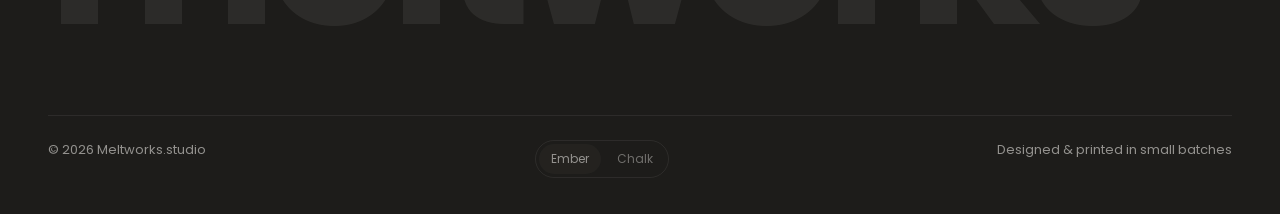
==== commit 59beb94d: "Send the pink desk photo to the back of the studio collage Co-Authored-By: Claude Opus 5.5 <noreply@" ====
--- a/index.html
+++ b/index.html
@@ -96,7 +96,7 @@
       <figure class="print" style="--x:2%;--y:40%;--w:33%;--r:3deg;--ar:3/4;--tr:-3deg;--i:2"><img src="assets/studio/studio-fusion-desk.jpg" width="750" height="900" alt="A brick being modelled in Fusion on a laptop, with printed red bricks and a phone stand on the desk" loading="lazy"></figure>
       <figure class="print" style="--x:34%;--y:29%;--w:32%;--r:-2deg;--ar:750/900;--tr:4deg;--i:3"><img src="assets/studio/studio-lamps.jpg" width="750" height="900" alt="Coral Edge and two glowing blue lamps lit up on a desk at night" loading="lazy"></figure>
       <figure class="print" style="--x:64%;--y:46%;--w:36%;--r:-4deg;--ar:4/3;--tr:3deg;--i:4"><img src="assets/studio/studio-charging-stand.jpg" width="900" height="675" alt="A printed white charging stand on a wooden desk" loading="lazy"></figure>
-      <figure class="print" style="--x:26%;--y:66%;--w:58%;--r:2deg;--ar:16/9;--tr:-2deg;--i:5"><img src="assets/studio/studio-desk-night.jpg" width="900" height="506" alt="The studio desk at night under pink and violet light" loading="lazy"></figure>
+      <figure class="print" style="--x:26%;--y:66%;--w:58%;--r:2deg;--ar:16/9;--tr:-2deg;--i:5;--z:0"><img src="assets/studio/studio-desk-night.jpg" width="900" height="506" alt="The studio desk at night under pink and violet light" loading="lazy"></figure>
       <span class="collage-note" aria-hidden="true">from our desk</span>
     </div>
     <div class="reveal">
--- a/css/style.css
+++ b/css/style.css
@@ -472,7 +472,7 @@
 /* Studio collage: taped photo prints, scattered */
 .collage { position: relative; aspect-ratio: 1 / 1.04; }
 .collage .print {
-  position: absolute; left: var(--x); top: var(--y); width: var(--w); margin: 0; z-index: calc(var(--i) + 1);
+  position: absolute; left: var(--x); top: var(--y); width: var(--w); margin: 0; z-index: var(--z, calc(var(--i) + 1));
   padding: 6px; background: var(--sticker-paper); border-radius: 2px;
   box-shadow: 0 1px 2px rgba(0,0,0,.25), 0 12px 28px rgba(0,0,0,.35);
   opacity: 0; transform: translateY(18px) rotate(calc(var(--r) * 2)) scale(.96);
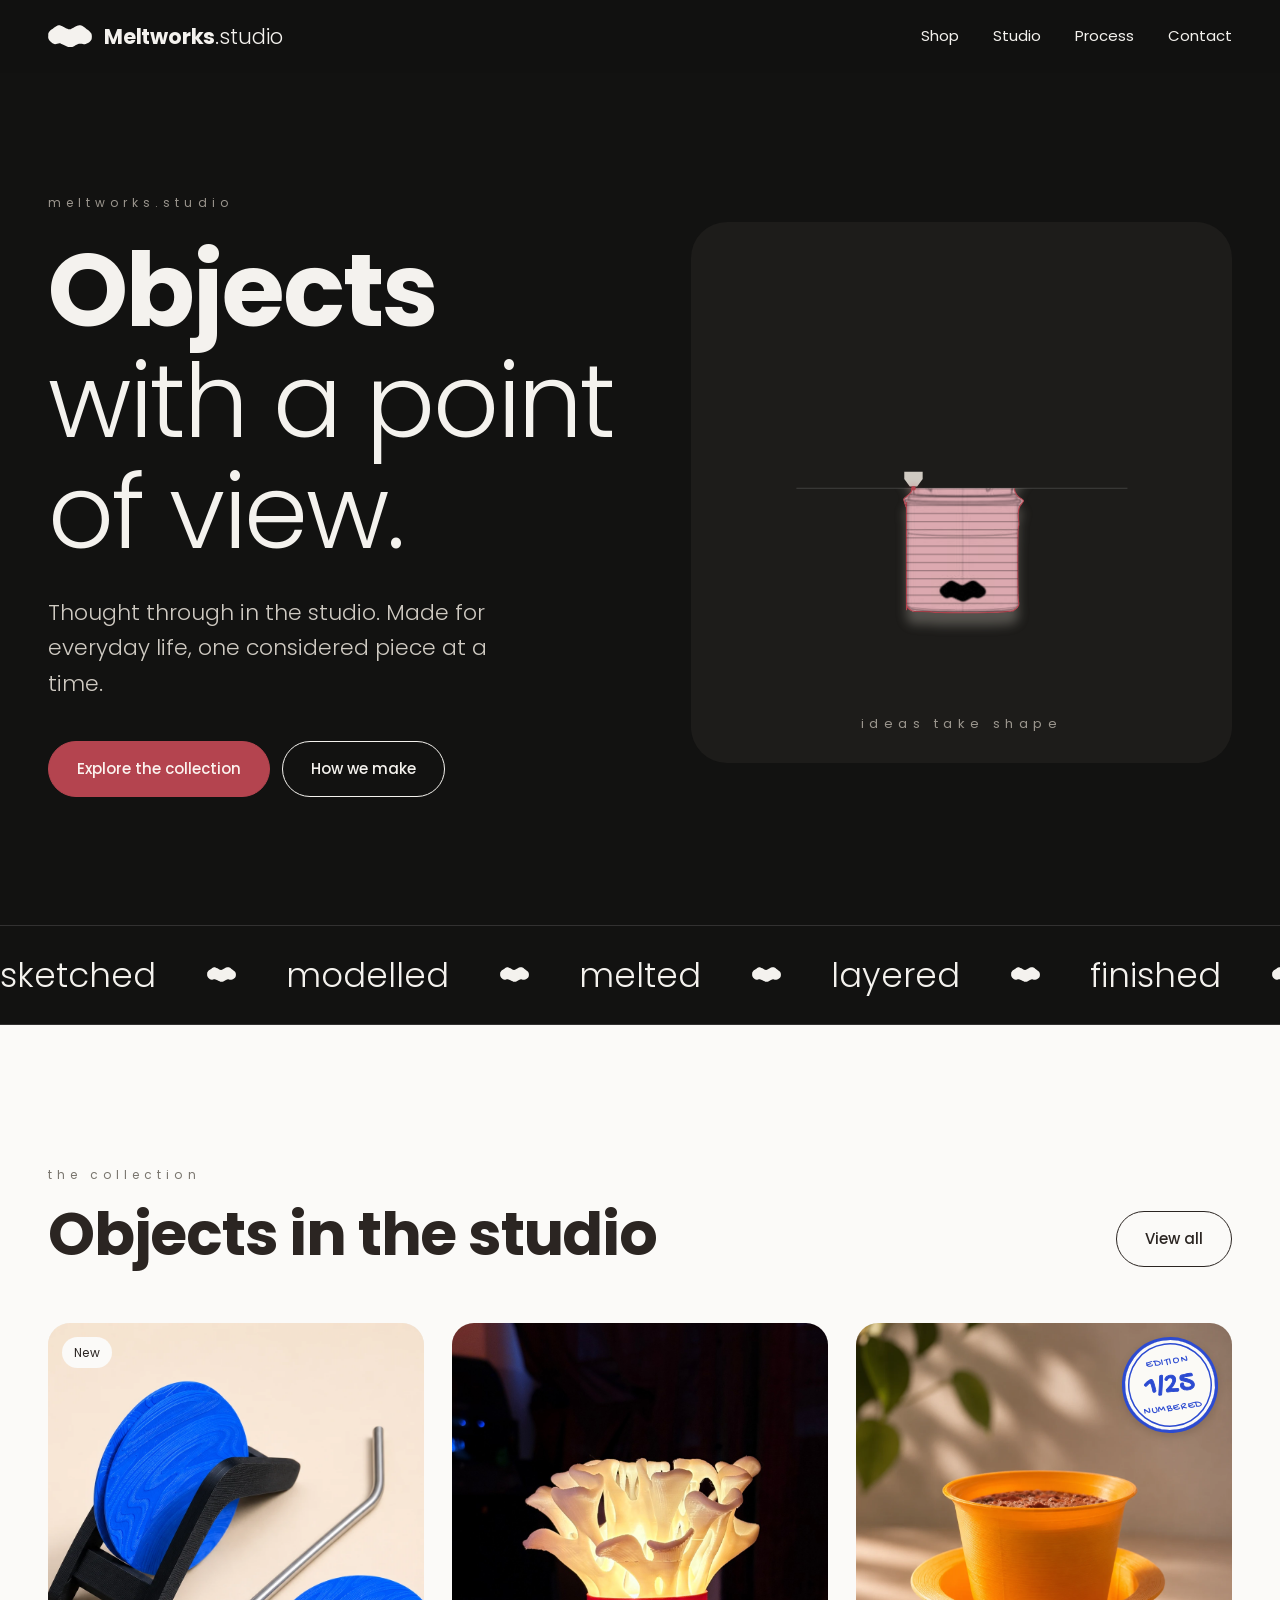
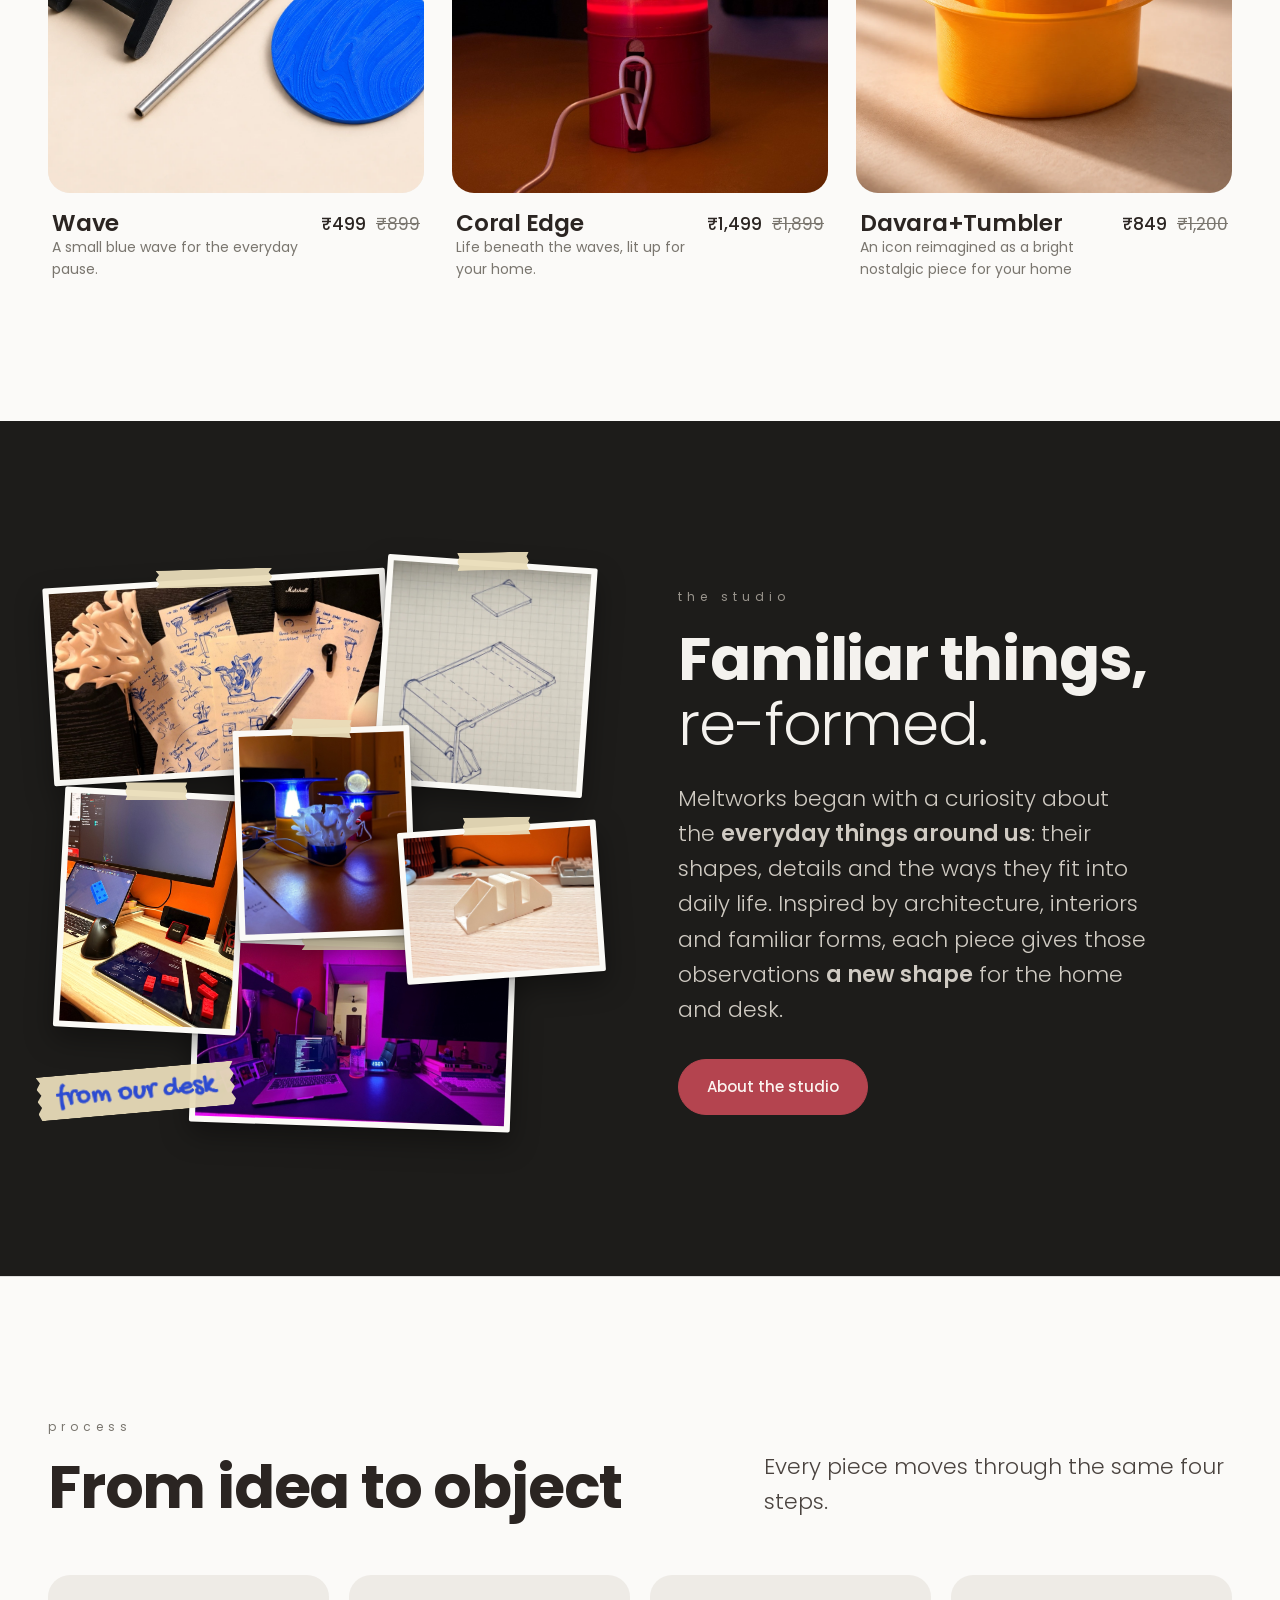
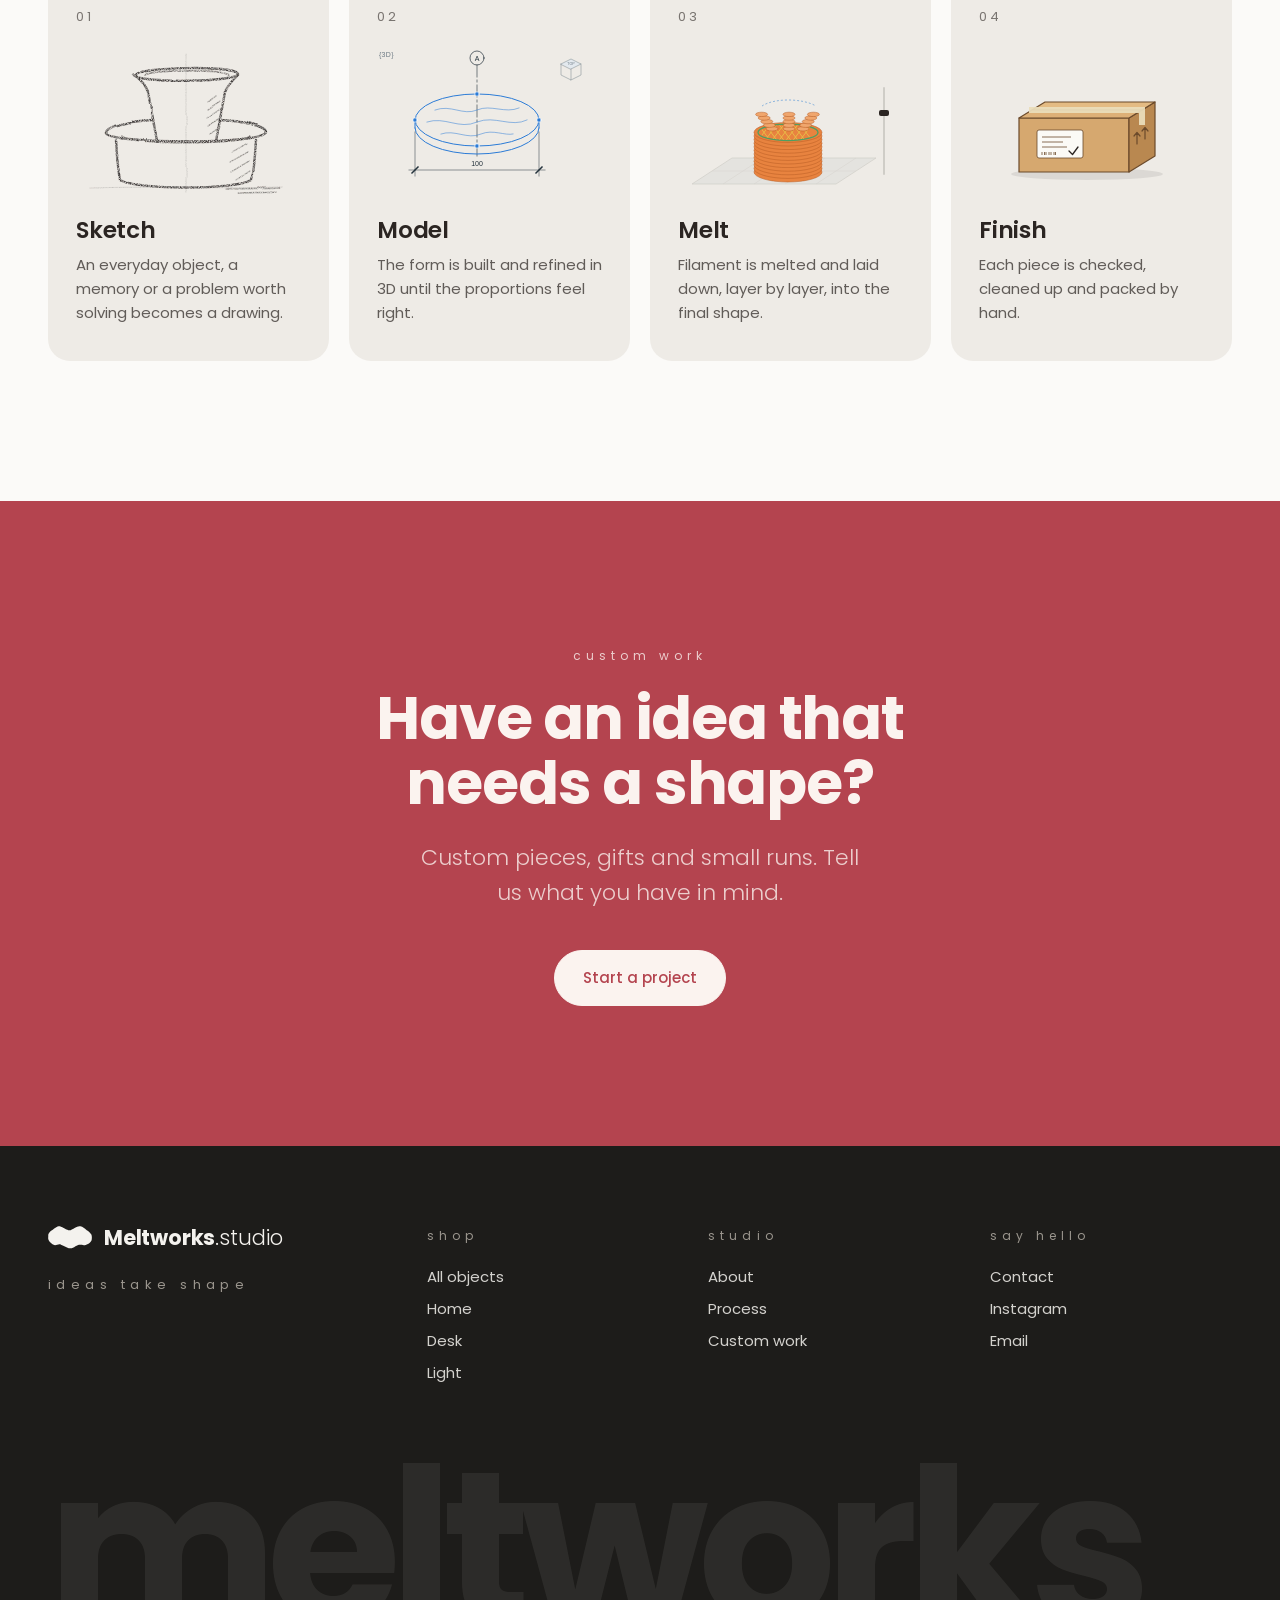
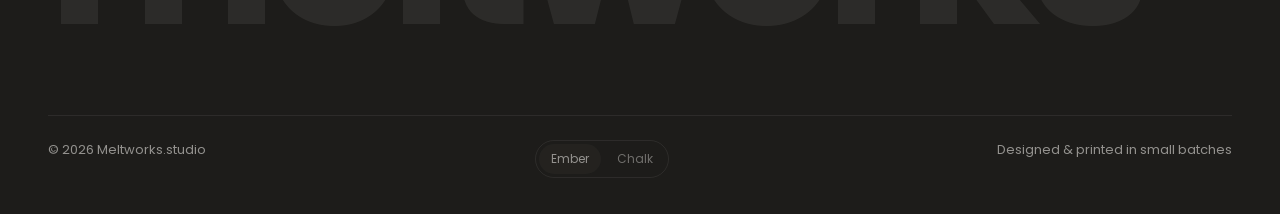
==== commit 0bf12654: "Contact page: live Formspree form, studio email, Instagram and city Wire the contact form to Formspr" ====
--- a/index.html
+++ b/index.html
@@ -238,7 +238,7 @@
       </div>
       <div class="footer-col"><h4>shop</h4><a href="shop.html">All objects</a><a href="shop.html">Home</a><a href="shop.html">Desk</a><a href="shop.html">Light</a></div>
       <div class="footer-col"><h4>studio</h4><a href="about.html">About</a><a href="index.html#process">Process</a><a href="contact.html">Custom work</a></div>
-      <div class="footer-col"><h4>say hello</h4><a href="contact.html">Contact</a><a href="#" aria-label="Instagram (link to add)">Instagram</a><a href="#">Email</a></div>
+      <div class="footer-col"><h4>say hello</h4><a href="contact.html">Contact</a><a href="https://www.instagram.com/meltworks.studio/" target="_blank" rel="noopener">Instagram</a><a href="mailto:hello@meltworks.co.in">Email</a></div>
     </div>
     <div class="footer-word" aria-hidden="true">meltworks</div>
     <div class="footer-bottom"><span>© <span data-year>2026</span> Meltworks.studio</span><span class="theme-switch" role="group" aria-label="Colour theme"><button type="button" data-theme-set="dark">Ember</button><button type="button" data-theme-set="light">Chalk</button></span><span>Designed &amp; printed in small batches</span></div>
--- a/css/style.css
+++ b/css/style.css
@@ -319,6 +319,7 @@
 @media (max-width: 760px) { .values { grid-template-columns: 1fr; } }
 .values h3 { margin-bottom: 8px; }
 .values p { color: var(--muted); font-size: 15px; }
+.values p strong { color: var(--ink); font-weight: 600; }
 
 /* ---------- Marquee ---------- */
 .marquee { overflow: hidden; border-block: 1px solid var(--line); padding-block: 22px; }
@@ -496,3 +497,17 @@
   padding: 9px 20px 7px; transform: rotate(-5deg); filter: drop-shadow(0 2px 3px rgba(0,0,0,.2));
   clip-path: polygon(0 0, 2% 14%, 0 28%, 2.2% 42%, 0 56%, 2% 70%, 0 84%, 1.6% 100%, 98.4% 100%, 100% 86%, 98% 72%, 100% 58%, 97.8% 44%, 100% 30%, 98% 16%, 100% 0);
 }
+
+/* Studio page: the name, the mark (header row + three numbered chapters) */
+.story-top { display: flex; align-items: flex-end; justify-content: space-between; gap: 32px; padding-bottom: clamp(32px, 4vw, 48px); border-bottom: 1px solid var(--line); }
+.story-top h2 { margin-top: 18px; }
+.story-mark { display: block; flex: 0 0 auto; width: clamp(140px, 22vw, 280px); height: auto; color: var(--logo); }
+.chapters { display: grid; grid-template-columns: repeat(3, minmax(0, 1fr)); gap: clamp(28px, 4vw, 56px); padding-top: clamp(32px, 4vw, 48px); }
+.chapter-n { display: block; font-size: clamp(40px, 4.4vw, 56px); font-weight: 300; line-height: 1; letter-spacing: -.02em; margin-bottom: 18px; }
+.chapter p { margin-top: 14px; font-size: 16px; line-height: 1.7; color: var(--ink-soft); }
+.chapter strong { color: var(--ink); font-weight: 600; }
+.story + .values { margin-top: clamp(56px, 7vw, 96px); gap: 20px; }
+.story + .values > div { padding: 28px 28px 32px; border-radius: var(--r-md); background: var(--studio); }
+.story + .values h3 { margin-bottom: 10px; }
+@media (max-width: 860px) { .chapters { grid-template-columns: minmax(0, 1fr); } .chapter { display: grid; grid-template-columns: 64px minmax(0, 1fr); column-gap: 8px; } .chapter-n { grid-row: span 2; font-size: 40px; margin: 0; } .chapter p { margin-top: 8px; } }
+@media (max-width: 560px) { .story-top { flex-direction: column-reverse; align-items: flex-start; } .story-mark { width: 120px; } }
